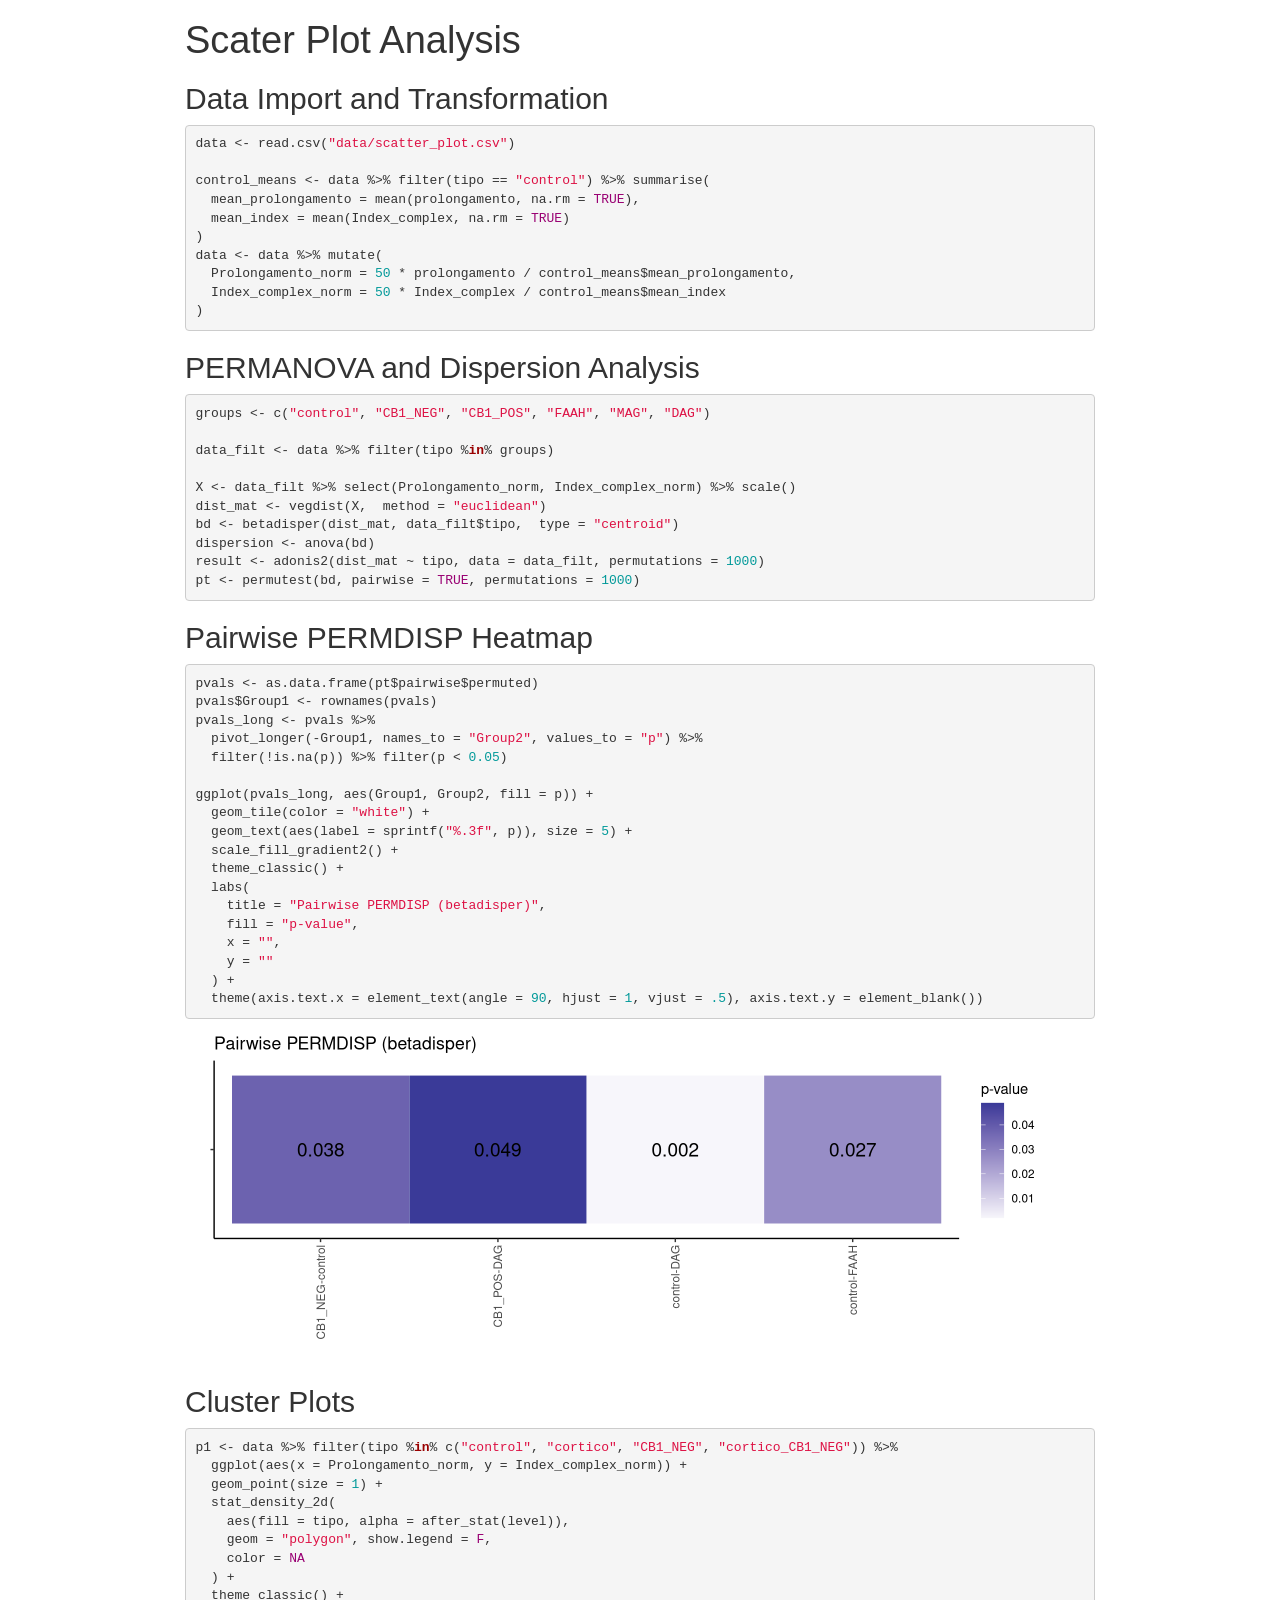
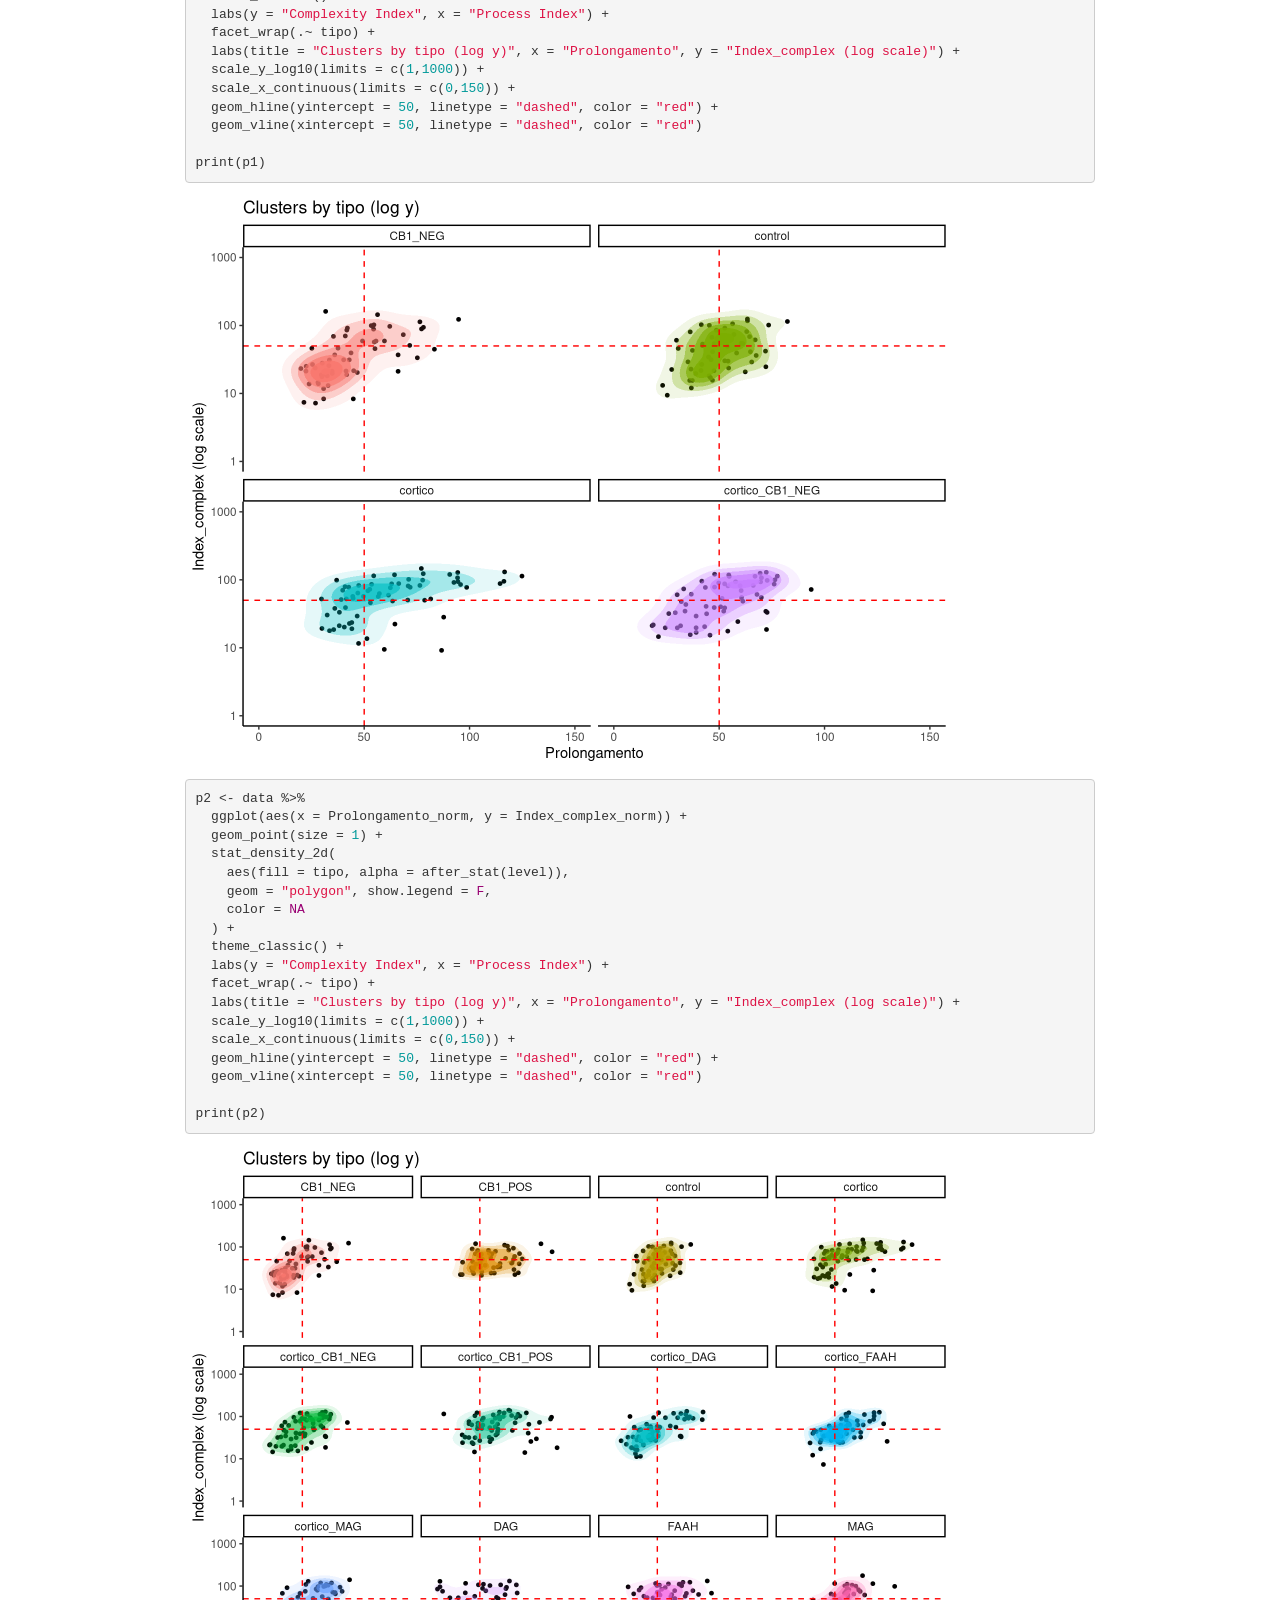
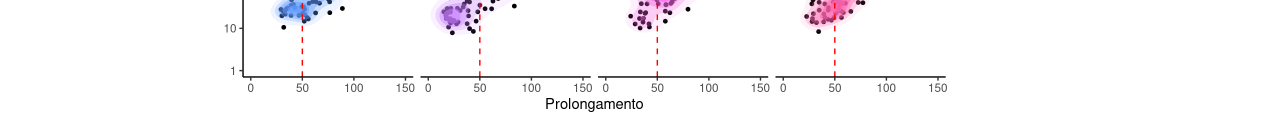
==== scater_plot.html @ 3b900115 "feat: Add last code chunk" ====
<!DOCTYPE html>

<html>

<head>

<meta charset="utf-8" />
<meta name="generator" content="pandoc" />
<meta http-equiv="X-UA-Compatible" content="IE=EDGE" />




<title>Scater Plot Analysis</title>

<script>// Pandoc 2.9 adds attributes on both header and div. We remove the former (to
// be compatible with the behavior of Pandoc < 2.8).
document.addEventListener('DOMContentLoaded', function(e) {
  var hs = document.querySelectorAll("div.section[class*='level'] > :first-child");
  var i, h, a;
  for (i = 0; i < hs.length; i++) {
    h = hs[i];
    if (!/^h[1-6]$/i.test(h.tagName)) continue;  // it should be a header h1-h6
    a = h.attributes;
    while (a.length > 0) h.removeAttribute(a[0].name);
  }
});
</script>
<script>/*! jQuery v3.6.0 | (c) OpenJS Foundation and other contributors | jquery.org/license */
!function(e,t){"use strict";"object"==typeof module&&"object"==typeof module.exports?module.exports=e.document?t(e,!0):function(e){if(!e.document)throw new Error("jQuery requires a window with a document");return t(e)}:t(e)}("undefined"!=typeof window?window:this,function(C,e){"use strict";var t=[],r=Object.getPrototypeOf,s=t.slice,g=t.flat?function(e){return t.flat.call(e)}:function(e){return t.concat.apply([],e)},u=t.push,i=t.indexOf,n={},o=n.toString,v=n.hasOwnProperty,a=v.toString,l=a.call(Object),y={},m=function(e){return"function"==typeof e&&"number"!=typeof e.nodeType&&"function"!=typeof e.item},x=function(e){return null!=e&&e===e.window},E=C.document,c={type:!0,src:!0,nonce:!0,noModule:!0};function b(e,t,n){var r,i,o=(n=n||E).createElement("script");if(o.text=e,t)for(r in c)(i=t[r]||t.getAttribute&&t.getAttribute(r))&&o.setAttribute(r,i);n.head.appendChild(o).parentNode.removeChild(o)}function w(e){return null==e?e+"":"object"==typeof e||"function"==typeof e?n[o.call(e)]||"object":typeof e}var f="3.6.0",S=function(e,t){return new S.fn.init(e,t)};function p(e){var t=!!e&&"length"in e&&e.length,n=w(e);return!m(e)&&!x(e)&&("array"===n||0===t||"number"==typeof t&&0<t&&t-1 in e)}S.fn=S.prototype={jquery:f,constructor:S,length:0,toArray:function(){return s.call(this)},get:function(e){return null==e?s.call(this):e<0?this[e+this.length]:this[e]},pushStack:function(e){var t=S.merge(this.constructor(),e);return t.prevObject=this,t},each:function(e){return S.each(this,e)},map:function(n){return this.pushStack(S.map(this,function(e,t){return n.call(e,t,e)}))},slice:function(){return this.pushStack(s.apply(this,arguments))},first:function(){return this.eq(0)},last:function(){return this.eq(-1)},even:function(){return this.pushStack(S.grep(this,function(e,t){return(t+1)%2}))},odd:function(){return this.pushStack(S.grep(this,function(e,t){return t%2}))},eq:function(e){var t=this.length,n=+e+(e<0?t:0);return this.pushStack(0<=n&&n<t?[this[n]]:[])},end:function(){return this.prevObject||this.constructor()},push:u,sort:t.sort,splice:t.splice},S.extend=S.fn.extend=function(){var e,t,n,r,i,o,a=arguments[0]||{},s=1,u=arguments.length,l=!1;for("boolean"==typeof a&&(l=a,a=arguments[s]||{},s++),"object"==typeof a||m(a)||(a={}),s===u&&(a=this,s--);s<u;s++)if(null!=(e=arguments[s]))for(t in e)r=e[t],"__proto__"!==t&&a!==r&&(l&&r&&(S.isPlainObject(r)||(i=Array.isArray(r)))?(n=a[t],o=i&&!Array.isArray(n)?[]:i||S.isPlainObject(n)?n:{},i=!1,a[t]=S.extend(l,o,r)):void 0!==r&&(a[t]=r));return a},S.extend({expando:"jQuery"+(f+Math.random()).replace(/\D/g,""),isReady:!0,error:function(e){throw new Error(e)},noop:function(){},isPlainObject:function(e){var t,n;return!(!e||"[object Object]"!==o.call(e))&&(!(t=r(e))||"function"==typeof(n=v.call(t,"constructor")&&t.constructor)&&a.call(n)===l)},isEmptyObject:function(e){var t;for(t in e)return!1;return!0},globalEval:function(e,t,n){b(e,{nonce:t&&t.nonce},n)},each:function(e,t){var n,r=0;if(p(e)){for(n=e.length;r<n;r++)if(!1===t.call(e[r],r,e[r]))break}else for(r in e)if(!1===t.call(e[r],r,e[r]))break;return e},makeArray:function(e,t){var n=t||[];return null!=e&&(p(Object(e))?S.merge(n,"string"==typeof e?[e]:e):u.call(n,e)),n},inArray:function(e,t,n){return null==t?-1:i.call(t,e,n)},merge:function(e,t){for(var n=+t.length,r=0,i=e.length;r<n;r++)e[i++]=t[r];return e.length=i,e},grep:function(e,t,n){for(var r=[],i=0,o=e.length,a=!n;i<o;i++)!t(e[i],i)!==a&&r.push(e[i]);return r},map:function(e,t,n){var r,i,o=0,a=[];if(p(e))for(r=e.length;o<r;o++)null!=(i=t(e[o],o,n))&&a.push(i);else for(o in e)null!=(i=t(e[o],o,n))&&a.push(i);return g(a)},guid:1,support:y}),"function"==typeof Symbol&&(S.fn[Symbol.iterator]=t[Symbol.iterator]),S.each("Boolean Number String Function Array Date RegExp Object Error Symbol".split(" "),function(e,t){n["[object "+t+"]"]=t.toLowerCase()});var d=function(n){var e,d,b,o,i,h,f,g,w,u,l,T,C,a,E,v,s,c,y,S="sizzle"+1*new Date,p=n.document,k=0,r=0,m=ue(),x=ue(),A=ue(),N=ue(),j=function(e,t){return e===t&&(l=!0),0},D={}.hasOwnProperty,t=[],q=t.pop,L=t.push,H=t.push,O=t.slice,P=function(e,t){for(var n=0,r=e.length;n<r;n++)if(e[n]===t)return n;return-1},R="checked|selected|async|autofocus|autoplay|controls|defer|disabled|hidden|ismap|loop|multiple|open|readonly|required|scoped",M="[\\x20\\t\\r\\n\\f]",I="(?:\\\\[\\da-fA-F]{1,6}"+M+"?|\\\\[^\\r\\n\\f]|[\\w-]|[^\0-\\x7f])+",W="\\["+M+"*("+I+")(?:"+M+"*([*^$|!~]?=)"+M+"*(?:'((?:\\\\.|[^\\\\'])*)'|\"((?:\\\\.|[^\\\\\"])*)\"|("+I+"))|)"+M+"*\\]",F=":("+I+")(?:\\((('((?:\\\\.|[^\\\\'])*)'|\"((?:\\\\.|[^\\\\\"])*)\")|((?:\\\\.|[^\\\\()[\\]]|"+W+")*)|.*)\\)|)",B=new RegExp(M+"+","g"),$=new RegExp("^"+M+"+|((?:^|[^\\\\])(?:\\\\.)*)"+M+"+$","g"),_=new RegExp("^"+M+"*,"+M+"*"),z=new RegExp("^"+M+"*([>+~]|"+M+")"+M+"*"),U=new RegExp(M+"|>"),X=new RegExp(F),V=new RegExp("^"+I+"$"),G={ID:new RegExp("^#("+I+")"),CLASS:new RegExp("^\\.("+I+")"),TAG:new RegExp("^("+I+"|[*])"),ATTR:new RegExp("^"+W),PSEUDO:new RegExp("^"+F),CHILD:new RegExp("^:(only|first|last|nth|nth-last)-(child|of-type)(?:\\("+M+"*(even|odd|(([+-]|)(\\d*)n|)"+M+"*(?:([+-]|)"+M+"*(\\d+)|))"+M+"*\\)|)","i"),bool:new RegExp("^(?:"+R+")$","i"),needsContext:new RegExp("^"+M+"*[>+~]|:(even|odd|eq|gt|lt|nth|first|last)(?:\\("+M+"*((?:-\\d)?\\d*)"+M+"*\\)|)(?=[^-]|$)","i")},Y=/HTML$/i,Q=/^(?:input|select|textarea|button)$/i,J=/^h\d$/i,K=/^[^{]+\{\s*\[native \w/,Z=/^(?:#([\w-]+)|(\w+)|\.([\w-]+))$/,ee=/[+~]/,te=new RegExp("\\\\[\\da-fA-F]{1,6}"+M+"?|\\\\([^\\r\\n\\f])","g"),ne=function(e,t){var n="0x"+e.slice(1)-65536;return t||(n<0?String.fromCharCode(n+65536):String.fromCharCode(n>>10|55296,1023&n|56320))},re=/([\0-\x1f\x7f]|^-?\d)|^-$|[^\0-\x1f\x7f-\uFFFF\w-]/g,ie=function(e,t){return t?"\0"===e?"\ufffd":e.slice(0,-1)+"\\"+e.charCodeAt(e.length-1).toString(16)+" ":"\\"+e},oe=function(){T()},ae=be(function(e){return!0===e.disabled&&"fieldset"===e.nodeName.toLowerCase()},{dir:"parentNode",next:"legend"});try{H.apply(t=O.call(p.childNodes),p.childNodes),t[p.childNodes.length].nodeType}catch(e){H={apply:t.length?function(e,t){L.apply(e,O.call(t))}:function(e,t){var n=e.length,r=0;while(e[n++]=t[r++]);e.length=n-1}}}function se(t,e,n,r){var i,o,a,s,u,l,c,f=e&&e.ownerDocument,p=e?e.nodeType:9;if(n=n||[],"string"!=typeof t||!t||1!==p&&9!==p&&11!==p)return n;if(!r&&(T(e),e=e||C,E)){if(11!==p&&(u=Z.exec(t)))if(i=u[1]){if(9===p){if(!(a=e.getElementById(i)))return n;if(a.id===i)return n.push(a),n}else if(f&&(a=f.getElementById(i))&&y(e,a)&&a.id===i)return n.push(a),n}else{if(u[2])return H.apply(n,e.getElementsByTagName(t)),n;if((i=u[3])&&d.getElementsByClassName&&e.getElementsByClassName)return H.apply(n,e.getElementsByClassName(i)),n}if(d.qsa&&!N[t+" "]&&(!v||!v.test(t))&&(1!==p||"object"!==e.nodeName.toLowerCase())){if(c=t,f=e,1===p&&(U.test(t)||z.test(t))){(f=ee.test(t)&&ye(e.parentNode)||e)===e&&d.scope||((s=e.getAttribute("id"))?s=s.replace(re,ie):e.setAttribute("id",s=S)),o=(l=h(t)).length;while(o--)l[o]=(s?"#"+s:":scope")+" "+xe(l[o]);c=l.join(",")}try{return H.apply(n,f.querySelectorAll(c)),n}catch(e){N(t,!0)}finally{s===S&&e.removeAttribute("id")}}}return g(t.replace($,"$1"),e,n,r)}function ue(){var r=[];return function e(t,n){return r.push(t+" ")>b.cacheLength&&delete e[r.shift()],e[t+" "]=n}}function le(e){return e[S]=!0,e}function ce(e){var t=C.createElement("fieldset");try{return!!e(t)}catch(e){return!1}finally{t.parentNode&&t.parentNode.removeChild(t),t=null}}function fe(e,t){var n=e.split("|"),r=n.length;while(r--)b.attrHandle[n[r]]=t}function pe(e,t){var n=t&&e,r=n&&1===e.nodeType&&1===t.nodeType&&e.sourceIndex-t.sourceIndex;if(r)return r;if(n)while(n=n.nextSibling)if(n===t)return-1;return e?1:-1}function de(t){return function(e){return"input"===e.nodeName.toLowerCase()&&e.type===t}}function he(n){return function(e){var t=e.nodeName.toLowerCase();return("input"===t||"button"===t)&&e.type===n}}function ge(t){return function(e){return"form"in e?e.parentNode&&!1===e.disabled?"label"in e?"label"in e.parentNode?e.parentNode.disabled===t:e.disabled===t:e.isDisabled===t||e.isDisabled!==!t&&ae(e)===t:e.disabled===t:"label"in e&&e.disabled===t}}function ve(a){return le(function(o){return o=+o,le(function(e,t){var n,r=a([],e.length,o),i=r.length;while(i--)e[n=r[i]]&&(e[n]=!(t[n]=e[n]))})})}function ye(e){return e&&"undefined"!=typeof e.getElementsByTagName&&e}for(e in d=se.support={},i=se.isXML=function(e){var t=e&&e.namespaceURI,n=e&&(e.ownerDocument||e).documentElement;return!Y.test(t||n&&n.nodeName||"HTML")},T=se.setDocument=function(e){var t,n,r=e?e.ownerDocument||e:p;return r!=C&&9===r.nodeType&&r.documentElement&&(a=(C=r).documentElement,E=!i(C),p!=C&&(n=C.defaultView)&&n.top!==n&&(n.addEventListener?n.addEventListener("unload",oe,!1):n.attachEvent&&n.attachEvent("onunload",oe)),d.scope=ce(function(e){return a.appendChild(e).appendChild(C.createElement("div")),"undefined"!=typeof e.querySelectorAll&&!e.querySelectorAll(":scope fieldset div").length}),d.attributes=ce(function(e){return e.className="i",!e.getAttribute("className")}),d.getElementsByTagName=ce(function(e){return e.appendChild(C.createComment("")),!e.getElementsByTagName("*").length}),d.getElementsByClassName=K.test(C.getElementsByClassName),d.getById=ce(function(e){return a.appendChild(e).id=S,!C.getElementsByName||!C.getElementsByName(S).length}),d.getById?(b.filter.ID=function(e){var t=e.replace(te,ne);return function(e){return e.getAttribute("id")===t}},b.find.ID=function(e,t){if("undefined"!=typeof t.getElementById&&E){var n=t.getElementById(e);return n?[n]:[]}}):(b.filter.ID=function(e){var n=e.replace(te,ne);return function(e){var t="undefined"!=typeof e.getAttributeNode&&e.getAttributeNode("id");return t&&t.value===n}},b.find.ID=function(e,t){if("undefined"!=typeof t.getElementById&&E){var n,r,i,o=t.getElementById(e);if(o){if((n=o.getAttributeNode("id"))&&n.value===e)return[o];i=t.getElementsByName(e),r=0;while(o=i[r++])if((n=o.getAttributeNode("id"))&&n.value===e)return[o]}return[]}}),b.find.TAG=d.getElementsByTagName?function(e,t){return"undefined"!=typeof t.getElementsByTagName?t.getElementsByTagName(e):d.qsa?t.querySelectorAll(e):void 0}:function(e,t){var n,r=[],i=0,o=t.getElementsByTagName(e);if("*"===e){while(n=o[i++])1===n.nodeType&&r.push(n);return r}return o},b.find.CLASS=d.getElementsByClassName&&function(e,t){if("undefined"!=typeof t.getElementsByClassName&&E)return t.getElementsByClassName(e)},s=[],v=[],(d.qsa=K.test(C.querySelectorAll))&&(ce(function(e){var t;a.appendChild(e).innerHTML="<a id='"+S+"'></a><select id='"+S+"-\r\\' msallowcapture=''><option selected=''></option></select>",e.querySelectorAll("[msallowcapture^='']").length&&v.push("[*^$]="+M+"*(?:''|\"\")"),e.querySelectorAll("[selected]").length||v.push("\\["+M+"*(?:value|"+R+")"),e.querySelectorAll("[id~="+S+"-]").length||v.push("~="),(t=C.createElement("input")).setAttribute("name",""),e.appendChild(t),e.querySelectorAll("[name='']").length||v.push("\\["+M+"*name"+M+"*="+M+"*(?:''|\"\")"),e.querySelectorAll(":checked").length||v.push(":checked"),e.querySelectorAll("a#"+S+"+*").length||v.push(".#.+[+~]"),e.querySelectorAll("\\\f"),v.push("[\\r\\n\\f]")}),ce(function(e){e.innerHTML="<a href='' disabled='disabled'></a><select disabled='disabled'><option/></select>";var t=C.createElement("input");t.setAttribute("type","hidden"),e.appendChild(t).setAttribute("name","D"),e.querySelectorAll("[name=d]").length&&v.push("name"+M+"*[*^$|!~]?="),2!==e.querySelectorAll(":enabled").length&&v.push(":enabled",":disabled"),a.appendChild(e).disabled=!0,2!==e.querySelectorAll(":disabled").length&&v.push(":enabled",":disabled"),e.querySelectorAll("*,:x"),v.push(",.*:")})),(d.matchesSelector=K.test(c=a.matches||a.webkitMatchesSelector||a.mozMatchesSelector||a.oMatchesSelector||a.msMatchesSelector))&&ce(function(e){d.disconnectedMatch=c.call(e,"*"),c.call(e,"[s!='']:x"),s.push("!=",F)}),v=v.length&&new RegExp(v.join("|")),s=s.length&&new RegExp(s.join("|")),t=K.test(a.compareDocumentPosition),y=t||K.test(a.contains)?function(e,t){var n=9===e.nodeType?e.documentElement:e,r=t&&t.parentNode;return e===r||!(!r||1!==r.nodeType||!(n.contains?n.contains(r):e.compareDocumentPosition&&16&e.compareDocumentPosition(r)))}:function(e,t){if(t)while(t=t.parentNode)if(t===e)return!0;return!1},j=t?function(e,t){if(e===t)return l=!0,0;var n=!e.compareDocumentPosition-!t.compareDocumentPosition;return n||(1&(n=(e.ownerDocument||e)==(t.ownerDocument||t)?e.compareDocumentPosition(t):1)||!d.sortDetached&&t.compareDocumentPosition(e)===n?e==C||e.ownerDocument==p&&y(p,e)?-1:t==C||t.ownerDocument==p&&y(p,t)?1:u?P(u,e)-P(u,t):0:4&n?-1:1)}:function(e,t){if(e===t)return l=!0,0;var n,r=0,i=e.parentNode,o=t.parentNode,a=[e],s=[t];if(!i||!o)return e==C?-1:t==C?1:i?-1:o?1:u?P(u,e)-P(u,t):0;if(i===o)return pe(e,t);n=e;while(n=n.parentNode)a.unshift(n);n=t;while(n=n.parentNode)s.unshift(n);while(a[r]===s[r])r++;return r?pe(a[r],s[r]):a[r]==p?-1:s[r]==p?1:0}),C},se.matches=function(e,t){return se(e,null,null,t)},se.matchesSelector=function(e,t){if(T(e),d.matchesSelector&&E&&!N[t+" "]&&(!s||!s.test(t))&&(!v||!v.test(t)))try{var n=c.call(e,t);if(n||d.disconnectedMatch||e.document&&11!==e.document.nodeType)return n}catch(e){N(t,!0)}return 0<se(t,C,null,[e]).length},se.contains=function(e,t){return(e.ownerDocument||e)!=C&&T(e),y(e,t)},se.attr=function(e,t){(e.ownerDocument||e)!=C&&T(e);var n=b.attrHandle[t.toLowerCase()],r=n&&D.call(b.attrHandle,t.toLowerCase())?n(e,t,!E):void 0;return void 0!==r?r:d.attributes||!E?e.getAttribute(t):(r=e.getAttributeNode(t))&&r.specified?r.value:null},se.escape=function(e){return(e+"").replace(re,ie)},se.error=function(e){throw new Error("Syntax error, unrecognized expression: "+e)},se.uniqueSort=function(e){var t,n=[],r=0,i=0;if(l=!d.detectDuplicates,u=!d.sortStable&&e.slice(0),e.sort(j),l){while(t=e[i++])t===e[i]&&(r=n.push(i));while(r--)e.splice(n[r],1)}return u=null,e},o=se.getText=function(e){var t,n="",r=0,i=e.nodeType;if(i){if(1===i||9===i||11===i){if("string"==typeof e.textContent)return e.textContent;for(e=e.firstChild;e;e=e.nextSibling)n+=o(e)}else if(3===i||4===i)return e.nodeValue}else while(t=e[r++])n+=o(t);return n},(b=se.selectors={cacheLength:50,createPseudo:le,match:G,attrHandle:{},find:{},relative:{">":{dir:"parentNode",first:!0}," ":{dir:"parentNode"},"+":{dir:"previousSibling",first:!0},"~":{dir:"previousSibling"}},preFilter:{ATTR:function(e){return e[1]=e[1].replace(te,ne),e[3]=(e[3]||e[4]||e[5]||"").replace(te,ne),"~="===e[2]&&(e[3]=" "+e[3]+" "),e.slice(0,4)},CHILD:function(e){return e[1]=e[1].toLowerCase(),"nth"===e[1].slice(0,3)?(e[3]||se.error(e[0]),e[4]=+(e[4]?e[5]+(e[6]||1):2*("even"===e[3]||"odd"===e[3])),e[5]=+(e[7]+e[8]||"odd"===e[3])):e[3]&&se.error(e[0]),e},PSEUDO:function(e){var t,n=!e[6]&&e[2];return G.CHILD.test(e[0])?null:(e[3]?e[2]=e[4]||e[5]||"":n&&X.test(n)&&(t=h(n,!0))&&(t=n.indexOf(")",n.length-t)-n.length)&&(e[0]=e[0].slice(0,t),e[2]=n.slice(0,t)),e.slice(0,3))}},filter:{TAG:function(e){var t=e.replace(te,ne).toLowerCase();return"*"===e?function(){return!0}:function(e){return e.nodeName&&e.nodeName.toLowerCase()===t}},CLASS:function(e){var t=m[e+" "];return t||(t=new RegExp("(^|"+M+")"+e+"("+M+"|$)"))&&m(e,function(e){return t.test("string"==typeof e.className&&e.className||"undefined"!=typeof e.getAttribute&&e.getAttribute("class")||"")})},ATTR:function(n,r,i){return function(e){var t=se.attr(e,n);return null==t?"!="===r:!r||(t+="","="===r?t===i:"!="===r?t!==i:"^="===r?i&&0===t.indexOf(i):"*="===r?i&&-1<t.indexOf(i):"$="===r?i&&t.slice(-i.length)===i:"~="===r?-1<(" "+t.replace(B," ")+" ").indexOf(i):"|="===r&&(t===i||t.slice(0,i.length+1)===i+"-"))}},CHILD:function(h,e,t,g,v){var y="nth"!==h.slice(0,3),m="last"!==h.slice(-4),x="of-type"===e;return 1===g&&0===v?function(e){return!!e.parentNode}:function(e,t,n){var r,i,o,a,s,u,l=y!==m?"nextSibling":"previousSibling",c=e.parentNode,f=x&&e.nodeName.toLowerCase(),p=!n&&!x,d=!1;if(c){if(y){while(l){a=e;while(a=a[l])if(x?a.nodeName.toLowerCase()===f:1===a.nodeType)return!1;u=l="only"===h&&!u&&"nextSibling"}return!0}if(u=[m?c.firstChild:c.lastChild],m&&p){d=(s=(r=(i=(o=(a=c)[S]||(a[S]={}))[a.uniqueID]||(o[a.uniqueID]={}))[h]||[])[0]===k&&r[1])&&r[2],a=s&&c.childNodes[s];while(a=++s&&a&&a[l]||(d=s=0)||u.pop())if(1===a.nodeType&&++d&&a===e){i[h]=[k,s,d];break}}else if(p&&(d=s=(r=(i=(o=(a=e)[S]||(a[S]={}))[a.uniqueID]||(o[a.uniqueID]={}))[h]||[])[0]===k&&r[1]),!1===d)while(a=++s&&a&&a[l]||(d=s=0)||u.pop())if((x?a.nodeName.toLowerCase()===f:1===a.nodeType)&&++d&&(p&&((i=(o=a[S]||(a[S]={}))[a.uniqueID]||(o[a.uniqueID]={}))[h]=[k,d]),a===e))break;return(d-=v)===g||d%g==0&&0<=d/g}}},PSEUDO:function(e,o){var t,a=b.pseudos[e]||b.setFilters[e.toLowerCase()]||se.error("unsupported pseudo: "+e);return a[S]?a(o):1<a.length?(t=[e,e,"",o],b.setFilters.hasOwnProperty(e.toLowerCase())?le(function(e,t){var n,r=a(e,o),i=r.length;while(i--)e[n=P(e,r[i])]=!(t[n]=r[i])}):function(e){return a(e,0,t)}):a}},pseudos:{not:le(function(e){var r=[],i=[],s=f(e.replace($,"$1"));return s[S]?le(function(e,t,n,r){var i,o=s(e,null,r,[]),a=e.length;while(a--)(i=o[a])&&(e[a]=!(t[a]=i))}):function(e,t,n){return r[0]=e,s(r,null,n,i),r[0]=null,!i.pop()}}),has:le(function(t){return function(e){return 0<se(t,e).length}}),contains:le(function(t){return t=t.replace(te,ne),function(e){return-1<(e.textContent||o(e)).indexOf(t)}}),lang:le(function(n){return V.test(n||"")||se.error("unsupported lang: "+n),n=n.replace(te,ne).toLowerCase(),function(e){var t;do{if(t=E?e.lang:e.getAttribute("xml:lang")||e.getAttribute("lang"))return(t=t.toLowerCase())===n||0===t.indexOf(n+"-")}while((e=e.parentNode)&&1===e.nodeType);return!1}}),target:function(e){var t=n.location&&n.location.hash;return t&&t.slice(1)===e.id},root:function(e){return e===a},focus:function(e){return e===C.activeElement&&(!C.hasFocus||C.hasFocus())&&!!(e.type||e.href||~e.tabIndex)},enabled:ge(!1),disabled:ge(!0),checked:function(e){var t=e.nodeName.toLowerCase();return"input"===t&&!!e.checked||"option"===t&&!!e.selected},selected:function(e){return e.parentNode&&e.parentNode.selectedIndex,!0===e.selected},empty:function(e){for(e=e.firstChild;e;e=e.nextSibling)if(e.nodeType<6)return!1;return!0},parent:function(e){return!b.pseudos.empty(e)},header:function(e){return J.test(e.nodeName)},input:function(e){return Q.test(e.nodeName)},button:function(e){var t=e.nodeName.toLowerCase();return"input"===t&&"button"===e.type||"button"===t},text:function(e){var t;return"input"===e.nodeName.toLowerCase()&&"text"===e.type&&(null==(t=e.getAttribute("type"))||"text"===t.toLowerCase())},first:ve(function(){return[0]}),last:ve(function(e,t){return[t-1]}),eq:ve(function(e,t,n){return[n<0?n+t:n]}),even:ve(function(e,t){for(var n=0;n<t;n+=2)e.push(n);return e}),odd:ve(function(e,t){for(var n=1;n<t;n+=2)e.push(n);return e}),lt:ve(function(e,t,n){for(var r=n<0?n+t:t<n?t:n;0<=--r;)e.push(r);return e}),gt:ve(function(e,t,n){for(var r=n<0?n+t:n;++r<t;)e.push(r);return e})}}).pseudos.nth=b.pseudos.eq,{radio:!0,checkbox:!0,file:!0,password:!0,image:!0})b.pseudos[e]=de(e);for(e in{submit:!0,reset:!0})b.pseudos[e]=he(e);function me(){}function xe(e){for(var t=0,n=e.length,r="";t<n;t++)r+=e[t].value;return r}function be(s,e,t){var u=e.dir,l=e.next,c=l||u,f=t&&"parentNode"===c,p=r++;return e.first?function(e,t,n){while(e=e[u])if(1===e.nodeType||f)return s(e,t,n);return!1}:function(e,t,n){var r,i,o,a=[k,p];if(n){while(e=e[u])if((1===e.nodeType||f)&&s(e,t,n))return!0}else while(e=e[u])if(1===e.nodeType||f)if(i=(o=e[S]||(e[S]={}))[e.uniqueID]||(o[e.uniqueID]={}),l&&l===e.nodeName.toLowerCase())e=e[u]||e;else{if((r=i[c])&&r[0]===k&&r[1]===p)return a[2]=r[2];if((i[c]=a)[2]=s(e,t,n))return!0}return!1}}function we(i){return 1<i.length?function(e,t,n){var r=i.length;while(r--)if(!i[r](e,t,n))return!1;return!0}:i[0]}function Te(e,t,n,r,i){for(var o,a=[],s=0,u=e.length,l=null!=t;s<u;s++)(o=e[s])&&(n&&!n(o,r,i)||(a.push(o),l&&t.push(s)));return a}function Ce(d,h,g,v,y,e){return v&&!v[S]&&(v=Ce(v)),y&&!y[S]&&(y=Ce(y,e)),le(function(e,t,n,r){var i,o,a,s=[],u=[],l=t.length,c=e||function(e,t,n){for(var r=0,i=t.length;r<i;r++)se(e,t[r],n);return n}(h||"*",n.nodeType?[n]:n,[]),f=!d||!e&&h?c:Te(c,s,d,n,r),p=g?y||(e?d:l||v)?[]:t:f;if(g&&g(f,p,n,r),v){i=Te(p,u),v(i,[],n,r),o=i.length;while(o--)(a=i[o])&&(p[u[o]]=!(f[u[o]]=a))}if(e){if(y||d){if(y){i=[],o=p.length;while(o--)(a=p[o])&&i.push(f[o]=a);y(null,p=[],i,r)}o=p.length;while(o--)(a=p[o])&&-1<(i=y?P(e,a):s[o])&&(e[i]=!(t[i]=a))}}else p=Te(p===t?p.splice(l,p.length):p),y?y(null,t,p,r):H.apply(t,p)})}function Ee(e){for(var i,t,n,r=e.length,o=b.relative[e[0].type],a=o||b.relative[" "],s=o?1:0,u=be(function(e){return e===i},a,!0),l=be(function(e){return-1<P(i,e)},a,!0),c=[function(e,t,n){var r=!o&&(n||t!==w)||((i=t).nodeType?u(e,t,n):l(e,t,n));return i=null,r}];s<r;s++)if(t=b.relative[e[s].type])c=[be(we(c),t)];else{if((t=b.filter[e[s].type].apply(null,e[s].matches))[S]){for(n=++s;n<r;n++)if(b.relative[e[n].type])break;return Ce(1<s&&we(c),1<s&&xe(e.slice(0,s-1).concat({value:" "===e[s-2].type?"*":""})).replace($,"$1"),t,s<n&&Ee(e.slice(s,n)),n<r&&Ee(e=e.slice(n)),n<r&&xe(e))}c.push(t)}return we(c)}return me.prototype=b.filters=b.pseudos,b.setFilters=new me,h=se.tokenize=function(e,t){var n,r,i,o,a,s,u,l=x[e+" "];if(l)return t?0:l.slice(0);a=e,s=[],u=b.preFilter;while(a){for(o in n&&!(r=_.exec(a))||(r&&(a=a.slice(r[0].length)||a),s.push(i=[])),n=!1,(r=z.exec(a))&&(n=r.shift(),i.push({value:n,type:r[0].replace($," ")}),a=a.slice(n.length)),b.filter)!(r=G[o].exec(a))||u[o]&&!(r=u[o](r))||(n=r.shift(),i.push({value:n,type:o,matches:r}),a=a.slice(n.length));if(!n)break}return t?a.length:a?se.error(e):x(e,s).slice(0)},f=se.compile=function(e,t){var n,v,y,m,x,r,i=[],o=[],a=A[e+" "];if(!a){t||(t=h(e)),n=t.length;while(n--)(a=Ee(t[n]))[S]?i.push(a):o.push(a);(a=A(e,(v=o,m=0<(y=i).length,x=0<v.length,r=function(e,t,n,r,i){var o,a,s,u=0,l="0",c=e&&[],f=[],p=w,d=e||x&&b.find.TAG("*",i),h=k+=null==p?1:Math.random()||.1,g=d.length;for(i&&(w=t==C||t||i);l!==g&&null!=(o=d[l]);l++){if(x&&o){a=0,t||o.ownerDocument==C||(T(o),n=!E);while(s=v[a++])if(s(o,t||C,n)){r.push(o);break}i&&(k=h)}m&&((o=!s&&o)&&u--,e&&c.push(o))}if(u+=l,m&&l!==u){a=0;while(s=y[a++])s(c,f,t,n);if(e){if(0<u)while(l--)c[l]||f[l]||(f[l]=q.call(r));f=Te(f)}H.apply(r,f),i&&!e&&0<f.length&&1<u+y.length&&se.uniqueSort(r)}return i&&(k=h,w=p),c},m?le(r):r))).selector=e}return a},g=se.select=function(e,t,n,r){var i,o,a,s,u,l="function"==typeof e&&e,c=!r&&h(e=l.selector||e);if(n=n||[],1===c.length){if(2<(o=c[0]=c[0].slice(0)).length&&"ID"===(a=o[0]).type&&9===t.nodeType&&E&&b.relative[o[1].type]){if(!(t=(b.find.ID(a.matches[0].replace(te,ne),t)||[])[0]))return n;l&&(t=t.parentNode),e=e.slice(o.shift().value.length)}i=G.needsContext.test(e)?0:o.length;while(i--){if(a=o[i],b.relative[s=a.type])break;if((u=b.find[s])&&(r=u(a.matches[0].replace(te,ne),ee.test(o[0].type)&&ye(t.parentNode)||t))){if(o.splice(i,1),!(e=r.length&&xe(o)))return H.apply(n,r),n;break}}}return(l||f(e,c))(r,t,!E,n,!t||ee.test(e)&&ye(t.parentNode)||t),n},d.sortStable=S.split("").sort(j).join("")===S,d.detectDuplicates=!!l,T(),d.sortDetached=ce(function(e){return 1&e.compareDocumentPosition(C.createElement("fieldset"))}),ce(function(e){return e.innerHTML="<a href='#'></a>","#"===e.firstChild.getAttribute("href")})||fe("type|href|height|width",function(e,t,n){if(!n)return e.getAttribute(t,"type"===t.toLowerCase()?1:2)}),d.attributes&&ce(function(e){return e.innerHTML="<input/>",e.firstChild.setAttribute("value",""),""===e.firstChild.getAttribute("value")})||fe("value",function(e,t,n){if(!n&&"input"===e.nodeName.toLowerCase())return e.defaultValue}),ce(function(e){return null==e.getAttribute("disabled")})||fe(R,function(e,t,n){var r;if(!n)return!0===e[t]?t.toLowerCase():(r=e.getAttributeNode(t))&&r.specified?r.value:null}),se}(C);S.find=d,S.expr=d.selectors,S.expr[":"]=S.expr.pseudos,S.uniqueSort=S.unique=d.uniqueSort,S.text=d.getText,S.isXMLDoc=d.isXML,S.contains=d.contains,S.escapeSelector=d.escape;var h=function(e,t,n){var r=[],i=void 0!==n;while((e=e[t])&&9!==e.nodeType)if(1===e.nodeType){if(i&&S(e).is(n))break;r.push(e)}return r},T=function(e,t){for(var n=[];e;e=e.nextSibling)1===e.nodeType&&e!==t&&n.push(e);return n},k=S.expr.match.needsContext;function A(e,t){return e.nodeName&&e.nodeName.toLowerCase()===t.toLowerCase()}var N=/^<([a-z][^\/\0>:\x20\t\r\n\f]*)[\x20\t\r\n\f]*\/?>(?:<\/\1>|)$/i;function j(e,n,r){return m(n)?S.grep(e,function(e,t){return!!n.call(e,t,e)!==r}):n.nodeType?S.grep(e,function(e){return e===n!==r}):"string"!=typeof n?S.grep(e,function(e){return-1<i.call(n,e)!==r}):S.filter(n,e,r)}S.filter=function(e,t,n){var r=t[0];return n&&(e=":not("+e+")"),1===t.length&&1===r.nodeType?S.find.matchesSelector(r,e)?[r]:[]:S.find.matches(e,S.grep(t,function(e){return 1===e.nodeType}))},S.fn.extend({find:function(e){var t,n,r=this.length,i=this;if("string"!=typeof e)return this.pushStack(S(e).filter(function(){for(t=0;t<r;t++)if(S.contains(i[t],this))return!0}));for(n=this.pushStack([]),t=0;t<r;t++)S.find(e,i[t],n);return 1<r?S.uniqueSort(n):n},filter:function(e){return this.pushStack(j(this,e||[],!1))},not:function(e){return this.pushStack(j(this,e||[],!0))},is:function(e){return!!j(this,"string"==typeof e&&k.test(e)?S(e):e||[],!1).length}});var D,q=/^(?:\s*(<[\w\W]+>)[^>]*|#([\w-]+))$/;(S.fn.init=function(e,t,n){var r,i;if(!e)return this;if(n=n||D,"string"==typeof e){if(!(r="<"===e[0]&&">"===e[e.length-1]&&3<=e.length?[null,e,null]:q.exec(e))||!r[1]&&t)return!t||t.jquery?(t||n).find(e):this.constructor(t).find(e);if(r[1]){if(t=t instanceof S?t[0]:t,S.merge(this,S.parseHTML(r[1],t&&t.nodeType?t.ownerDocument||t:E,!0)),N.test(r[1])&&S.isPlainObject(t))for(r in t)m(this[r])?this[r](t[r]):this.attr(r,t[r]);return this}return(i=E.getElementById(r[2]))&&(this[0]=i,this.length=1),this}return e.nodeType?(this[0]=e,this.length=1,this):m(e)?void 0!==n.ready?n.ready(e):e(S):S.makeArray(e,this)}).prototype=S.fn,D=S(E);var L=/^(?:parents|prev(?:Until|All))/,H={children:!0,contents:!0,next:!0,prev:!0};function O(e,t){while((e=e[t])&&1!==e.nodeType);return e}S.fn.extend({has:function(e){var t=S(e,this),n=t.length;return this.filter(function(){for(var e=0;e<n;e++)if(S.contains(this,t[e]))return!0})},closest:function(e,t){var n,r=0,i=this.length,o=[],a="string"!=typeof e&&S(e);if(!k.test(e))for(;r<i;r++)for(n=this[r];n&&n!==t;n=n.parentNode)if(n.nodeType<11&&(a?-1<a.index(n):1===n.nodeType&&S.find.matchesSelector(n,e))){o.push(n);break}return this.pushStack(1<o.length?S.uniqueSort(o):o)},index:function(e){return e?"string"==typeof e?i.call(S(e),this[0]):i.call(this,e.jquery?e[0]:e):this[0]&&this[0].parentNode?this.first().prevAll().length:-1},add:function(e,t){return this.pushStack(S.uniqueSort(S.merge(this.get(),S(e,t))))},addBack:function(e){return this.add(null==e?this.prevObject:this.prevObject.filter(e))}}),S.each({parent:function(e){var t=e.parentNode;return t&&11!==t.nodeType?t:null},parents:function(e){return h(e,"parentNode")},parentsUntil:function(e,t,n){return h(e,"parentNode",n)},next:function(e){return O(e,"nextSibling")},prev:function(e){return O(e,"previousSibling")},nextAll:function(e){return h(e,"nextSibling")},prevAll:function(e){return h(e,"previousSibling")},nextUntil:function(e,t,n){return h(e,"nextSibling",n)},prevUntil:function(e,t,n){return h(e,"previousSibling",n)},siblings:function(e){return T((e.parentNode||{}).firstChild,e)},children:function(e){return T(e.firstChild)},contents:function(e){return null!=e.contentDocument&&r(e.contentDocument)?e.contentDocument:(A(e,"template")&&(e=e.content||e),S.merge([],e.childNodes))}},function(r,i){S.fn[r]=function(e,t){var n=S.map(this,i,e);return"Until"!==r.slice(-5)&&(t=e),t&&"string"==typeof t&&(n=S.filter(t,n)),1<this.length&&(H[r]||S.uniqueSort(n),L.test(r)&&n.reverse()),this.pushStack(n)}});var P=/[^\x20\t\r\n\f]+/g;function R(e){return e}function M(e){throw e}function I(e,t,n,r){var i;try{e&&m(i=e.promise)?i.call(e).done(t).fail(n):e&&m(i=e.then)?i.call(e,t,n):t.apply(void 0,[e].slice(r))}catch(e){n.apply(void 0,[e])}}S.Callbacks=function(r){var e,n;r="string"==typeof r?(e=r,n={},S.each(e.match(P)||[],function(e,t){n[t]=!0}),n):S.extend({},r);var i,t,o,a,s=[],u=[],l=-1,c=function(){for(a=a||r.once,o=i=!0;u.length;l=-1){t=u.shift();while(++l<s.length)!1===s[l].apply(t[0],t[1])&&r.stopOnFalse&&(l=s.length,t=!1)}r.memory||(t=!1),i=!1,a&&(s=t?[]:"")},f={add:function(){return s&&(t&&!i&&(l=s.length-1,u.push(t)),function n(e){S.each(e,function(e,t){m(t)?r.unique&&f.has(t)||s.push(t):t&&t.length&&"string"!==w(t)&&n(t)})}(arguments),t&&!i&&c()),this},remove:function(){return S.each(arguments,function(e,t){var n;while(-1<(n=S.inArray(t,s,n)))s.splice(n,1),n<=l&&l--}),this},has:function(e){return e?-1<S.inArray(e,s):0<s.length},empty:function(){return s&&(s=[]),this},disable:function(){return a=u=[],s=t="",this},disabled:function(){return!s},lock:function(){return a=u=[],t||i||(s=t=""),this},locked:function(){return!!a},fireWith:function(e,t){return a||(t=[e,(t=t||[]).slice?t.slice():t],u.push(t),i||c()),this},fire:function(){return f.fireWith(this,arguments),this},fired:function(){return!!o}};return f},S.extend({Deferred:function(e){var o=[["notify","progress",S.Callbacks("memory"),S.Callbacks("memory"),2],["resolve","done",S.Callbacks("once memory"),S.Callbacks("once memory"),0,"resolved"],["reject","fail",S.Callbacks("once memory"),S.Callbacks("once memory"),1,"rejected"]],i="pending",a={state:function(){return i},always:function(){return s.done(arguments).fail(arguments),this},"catch":function(e){return a.then(null,e)},pipe:function(){var i=arguments;return S.Deferred(function(r){S.each(o,function(e,t){var n=m(i[t[4]])&&i[t[4]];s[t[1]](function(){var e=n&&n.apply(this,arguments);e&&m(e.promise)?e.promise().progress(r.notify).done(r.resolve).fail(r.reject):r[t[0]+"With"](this,n?[e]:arguments)})}),i=null}).promise()},then:function(t,n,r){var u=0;function l(i,o,a,s){return function(){var n=this,r=arguments,e=function(){var e,t;if(!(i<u)){if((e=a.apply(n,r))===o.promise())throw new TypeError("Thenable self-resolution");t=e&&("object"==typeof e||"function"==typeof e)&&e.then,m(t)?s?t.call(e,l(u,o,R,s),l(u,o,M,s)):(u++,t.call(e,l(u,o,R,s),l(u,o,M,s),l(u,o,R,o.notifyWith))):(a!==R&&(n=void 0,r=[e]),(s||o.resolveWith)(n,r))}},t=s?e:function(){try{e()}catch(e){S.Deferred.exceptionHook&&S.Deferred.exceptionHook(e,t.stackTrace),u<=i+1&&(a!==M&&(n=void 0,r=[e]),o.rejectWith(n,r))}};i?t():(S.Deferred.getStackHook&&(t.stackTrace=S.Deferred.getStackHook()),C.setTimeout(t))}}return S.Deferred(function(e){o[0][3].add(l(0,e,m(r)?r:R,e.notifyWith)),o[1][3].add(l(0,e,m(t)?t:R)),o[2][3].add(l(0,e,m(n)?n:M))}).promise()},promise:function(e){return null!=e?S.extend(e,a):a}},s={};return S.each(o,function(e,t){var n=t[2],r=t[5];a[t[1]]=n.add,r&&n.add(function(){i=r},o[3-e][2].disable,o[3-e][3].disable,o[0][2].lock,o[0][3].lock),n.add(t[3].fire),s[t[0]]=function(){return s[t[0]+"With"](this===s?void 0:this,arguments),this},s[t[0]+"With"]=n.fireWith}),a.promise(s),e&&e.call(s,s),s},when:function(e){var n=arguments.length,t=n,r=Array(t),i=s.call(arguments),o=S.Deferred(),a=function(t){return function(e){r[t]=this,i[t]=1<arguments.length?s.call(arguments):e,--n||o.resolveWith(r,i)}};if(n<=1&&(I(e,o.done(a(t)).resolve,o.reject,!n),"pending"===o.state()||m(i[t]&&i[t].then)))return o.then();while(t--)I(i[t],a(t),o.reject);return o.promise()}});var W=/^(Eval|Internal|Range|Reference|Syntax|Type|URI)Error$/;S.Deferred.exceptionHook=function(e,t){C.console&&C.console.warn&&e&&W.test(e.name)&&C.console.warn("jQuery.Deferred exception: "+e.message,e.stack,t)},S.readyException=function(e){C.setTimeout(function(){throw e})};var F=S.Deferred();function B(){E.removeEventListener("DOMContentLoaded",B),C.removeEventListener("load",B),S.ready()}S.fn.ready=function(e){return F.then(e)["catch"](function(e){S.readyException(e)}),this},S.extend({isReady:!1,readyWait:1,ready:function(e){(!0===e?--S.readyWait:S.isReady)||(S.isReady=!0)!==e&&0<--S.readyWait||F.resolveWith(E,[S])}}),S.ready.then=F.then,"complete"===E.readyState||"loading"!==E.readyState&&!E.documentElement.doScroll?C.setTimeout(S.ready):(E.addEventListener("DOMContentLoaded",B),C.addEventListener("load",B));var $=function(e,t,n,r,i,o,a){var s=0,u=e.length,l=null==n;if("object"===w(n))for(s in i=!0,n)$(e,t,s,n[s],!0,o,a);else if(void 0!==r&&(i=!0,m(r)||(a=!0),l&&(a?(t.call(e,r),t=null):(l=t,t=function(e,t,n){return l.call(S(e),n)})),t))for(;s<u;s++)t(e[s],n,a?r:r.call(e[s],s,t(e[s],n)));return i?e:l?t.call(e):u?t(e[0],n):o},_=/^-ms-/,z=/-([a-z])/g;function U(e,t){return t.toUpperCase()}function X(e){return e.replace(_,"ms-").replace(z,U)}var V=function(e){return 1===e.nodeType||9===e.nodeType||!+e.nodeType};function G(){this.expando=S.expando+G.uid++}G.uid=1,G.prototype={cache:function(e){var t=e[this.expando];return t||(t={},V(e)&&(e.nodeType?e[this.expando]=t:Object.defineProperty(e,this.expando,{value:t,configurable:!0}))),t},set:function(e,t,n){var r,i=this.cache(e);if("string"==typeof t)i[X(t)]=n;else for(r in t)i[X(r)]=t[r];return i},get:function(e,t){return void 0===t?this.cache(e):e[this.expando]&&e[this.expando][X(t)]},access:function(e,t,n){return void 0===t||t&&"string"==typeof t&&void 0===n?this.get(e,t):(this.set(e,t,n),void 0!==n?n:t)},remove:function(e,t){var n,r=e[this.expando];if(void 0!==r){if(void 0!==t){n=(t=Array.isArray(t)?t.map(X):(t=X(t))in r?[t]:t.match(P)||[]).length;while(n--)delete r[t[n]]}(void 0===t||S.isEmptyObject(r))&&(e.nodeType?e[this.expando]=void 0:delete e[this.expando])}},hasData:function(e){var t=e[this.expando];return void 0!==t&&!S.isEmptyObject(t)}};var Y=new G,Q=new G,J=/^(?:\{[\w\W]*\}|\[[\w\W]*\])$/,K=/[A-Z]/g;function Z(e,t,n){var r,i;if(void 0===n&&1===e.nodeType)if(r="data-"+t.replace(K,"-$&").toLowerCase(),"string"==typeof(n=e.getAttribute(r))){try{n="true"===(i=n)||"false"!==i&&("null"===i?null:i===+i+""?+i:J.test(i)?JSON.parse(i):i)}catch(e){}Q.set(e,t,n)}else n=void 0;return n}S.extend({hasData:function(e){return Q.hasData(e)||Y.hasData(e)},data:function(e,t,n){return Q.access(e,t,n)},removeData:function(e,t){Q.remove(e,t)},_data:function(e,t,n){return Y.access(e,t,n)},_removeData:function(e,t){Y.remove(e,t)}}),S.fn.extend({data:function(n,e){var t,r,i,o=this[0],a=o&&o.attributes;if(void 0===n){if(this.length&&(i=Q.get(o),1===o.nodeType&&!Y.get(o,"hasDataAttrs"))){t=a.length;while(t--)a[t]&&0===(r=a[t].name).indexOf("data-")&&(r=X(r.slice(5)),Z(o,r,i[r]));Y.set(o,"hasDataAttrs",!0)}return i}return"object"==typeof n?this.each(function(){Q.set(this,n)}):$(this,function(e){var t;if(o&&void 0===e)return void 0!==(t=Q.get(o,n))?t:void 0!==(t=Z(o,n))?t:void 0;this.each(function(){Q.set(this,n,e)})},null,e,1<arguments.length,null,!0)},removeData:function(e){return this.each(function(){Q.remove(this,e)})}}),S.extend({queue:function(e,t,n){var r;if(e)return t=(t||"fx")+"queue",r=Y.get(e,t),n&&(!r||Array.isArray(n)?r=Y.access(e,t,S.makeArray(n)):r.push(n)),r||[]},dequeue:function(e,t){t=t||"fx";var n=S.queue(e,t),r=n.length,i=n.shift(),o=S._queueHooks(e,t);"inprogress"===i&&(i=n.shift(),r--),i&&("fx"===t&&n.unshift("inprogress"),delete o.stop,i.call(e,function(){S.dequeue(e,t)},o)),!r&&o&&o.empty.fire()},_queueHooks:function(e,t){var n=t+"queueHooks";return Y.get(e,n)||Y.access(e,n,{empty:S.Callbacks("once memory").add(function(){Y.remove(e,[t+"queue",n])})})}}),S.fn.extend({queue:function(t,n){var e=2;return"string"!=typeof t&&(n=t,t="fx",e--),arguments.length<e?S.queue(this[0],t):void 0===n?this:this.each(function(){var e=S.queue(this,t,n);S._queueHooks(this,t),"fx"===t&&"inprogress"!==e[0]&&S.dequeue(this,t)})},dequeue:function(e){return this.each(function(){S.dequeue(this,e)})},clearQueue:function(e){return this.queue(e||"fx",[])},promise:function(e,t){var n,r=1,i=S.Deferred(),o=this,a=this.length,s=function(){--r||i.resolveWith(o,[o])};"string"!=typeof e&&(t=e,e=void 0),e=e||"fx";while(a--)(n=Y.get(o[a],e+"queueHooks"))&&n.empty&&(r++,n.empty.add(s));return s(),i.promise(t)}});var ee=/[+-]?(?:\d*\.|)\d+(?:[eE][+-]?\d+|)/.source,te=new RegExp("^(?:([+-])=|)("+ee+")([a-z%]*)$","i"),ne=["Top","Right","Bottom","Left"],re=E.documentElement,ie=function(e){return S.contains(e.ownerDocument,e)},oe={composed:!0};re.getRootNode&&(ie=function(e){return S.contains(e.ownerDocument,e)||e.getRootNode(oe)===e.ownerDocument});var ae=function(e,t){return"none"===(e=t||e).style.display||""===e.style.display&&ie(e)&&"none"===S.css(e,"display")};function se(e,t,n,r){var i,o,a=20,s=r?function(){return r.cur()}:function(){return S.css(e,t,"")},u=s(),l=n&&n[3]||(S.cssNumber[t]?"":"px"),c=e.nodeType&&(S.cssNumber[t]||"px"!==l&&+u)&&te.exec(S.css(e,t));if(c&&c[3]!==l){u/=2,l=l||c[3],c=+u||1;while(a--)S.style(e,t,c+l),(1-o)*(1-(o=s()/u||.5))<=0&&(a=0),c/=o;c*=2,S.style(e,t,c+l),n=n||[]}return n&&(c=+c||+u||0,i=n[1]?c+(n[1]+1)*n[2]:+n[2],r&&(r.unit=l,r.start=c,r.end=i)),i}var ue={};function le(e,t){for(var n,r,i,o,a,s,u,l=[],c=0,f=e.length;c<f;c++)(r=e[c]).style&&(n=r.style.display,t?("none"===n&&(l[c]=Y.get(r,"display")||null,l[c]||(r.style.display="")),""===r.style.display&&ae(r)&&(l[c]=(u=a=o=void 0,a=(i=r).ownerDocument,s=i.nodeName,(u=ue[s])||(o=a.body.appendChild(a.createElement(s)),u=S.css(o,"display"),o.parentNode.removeChild(o),"none"===u&&(u="block"),ue[s]=u)))):"none"!==n&&(l[c]="none",Y.set(r,"display",n)));for(c=0;c<f;c++)null!=l[c]&&(e[c].style.display=l[c]);return e}S.fn.extend({show:function(){return le(this,!0)},hide:function(){return le(this)},toggle:function(e){return"boolean"==typeof e?e?this.show():this.hide():this.each(function(){ae(this)?S(this).show():S(this).hide()})}});var ce,fe,pe=/^(?:checkbox|radio)$/i,de=/<([a-z][^\/\0>\x20\t\r\n\f]*)/i,he=/^$|^module$|\/(?:java|ecma)script/i;ce=E.createDocumentFragment().appendChild(E.createElement("div")),(fe=E.createElement("input")).setAttribute("type","radio"),fe.setAttribute("checked","checked"),fe.setAttribute("name","t"),ce.appendChild(fe),y.checkClone=ce.cloneNode(!0).cloneNode(!0).lastChild.checked,ce.innerHTML="<textarea>x</textarea>",y.noCloneChecked=!!ce.cloneNode(!0).lastChild.defaultValue,ce.innerHTML="<option></option>",y.option=!!ce.lastChild;var ge={thead:[1,"<table>","</table>"],col:[2,"<table><colgroup>","</colgroup></table>"],tr:[2,"<table><tbody>","</tbody></table>"],td:[3,"<table><tbody><tr>","</tr></tbody></table>"],_default:[0,"",""]};function ve(e,t){var n;return n="undefined"!=typeof e.getElementsByTagName?e.getElementsByTagName(t||"*"):"undefined"!=typeof e.querySelectorAll?e.querySelectorAll(t||"*"):[],void 0===t||t&&A(e,t)?S.merge([e],n):n}function ye(e,t){for(var n=0,r=e.length;n<r;n++)Y.set(e[n],"globalEval",!t||Y.get(t[n],"globalEval"))}ge.tbody=ge.tfoot=ge.colgroup=ge.caption=ge.thead,ge.th=ge.td,y.option||(ge.optgroup=ge.option=[1,"<select multiple='multiple'>","</select>"]);var me=/<|&#?\w+;/;function xe(e,t,n,r,i){for(var o,a,s,u,l,c,f=t.createDocumentFragment(),p=[],d=0,h=e.length;d<h;d++)if((o=e[d])||0===o)if("object"===w(o))S.merge(p,o.nodeType?[o]:o);else if(me.test(o)){a=a||f.appendChild(t.createElement("div")),s=(de.exec(o)||["",""])[1].toLowerCase(),u=ge[s]||ge._default,a.innerHTML=u[1]+S.htmlPrefilter(o)+u[2],c=u[0];while(c--)a=a.lastChild;S.merge(p,a.childNodes),(a=f.firstChild).textContent=""}else p.push(t.createTextNode(o));f.textContent="",d=0;while(o=p[d++])if(r&&-1<S.inArray(o,r))i&&i.push(o);else if(l=ie(o),a=ve(f.appendChild(o),"script"),l&&ye(a),n){c=0;while(o=a[c++])he.test(o.type||"")&&n.push(o)}return f}var be=/^([^.]*)(?:\.(.+)|)/;function we(){return!0}function Te(){return!1}function Ce(e,t){return e===function(){try{return E.activeElement}catch(e){}}()==("focus"===t)}function Ee(e,t,n,r,i,o){var a,s;if("object"==typeof t){for(s in"string"!=typeof n&&(r=r||n,n=void 0),t)Ee(e,s,n,r,t[s],o);return e}if(null==r&&null==i?(i=n,r=n=void 0):null==i&&("string"==typeof n?(i=r,r=void 0):(i=r,r=n,n=void 0)),!1===i)i=Te;else if(!i)return e;return 1===o&&(a=i,(i=function(e){return S().off(e),a.apply(this,arguments)}).guid=a.guid||(a.guid=S.guid++)),e.each(function(){S.event.add(this,t,i,r,n)})}function Se(e,i,o){o?(Y.set(e,i,!1),S.event.add(e,i,{namespace:!1,handler:function(e){var t,n,r=Y.get(this,i);if(1&e.isTrigger&&this[i]){if(r.length)(S.event.special[i]||{}).delegateType&&e.stopPropagation();else if(r=s.call(arguments),Y.set(this,i,r),t=o(this,i),this[i](),r!==(n=Y.get(this,i))||t?Y.set(this,i,!1):n={},r!==n)return e.stopImmediatePropagation(),e.preventDefault(),n&&n.value}else r.length&&(Y.set(this,i,{value:S.event.trigger(S.extend(r[0],S.Event.prototype),r.slice(1),this)}),e.stopImmediatePropagation())}})):void 0===Y.get(e,i)&&S.event.add(e,i,we)}S.event={global:{},add:function(t,e,n,r,i){var o,a,s,u,l,c,f,p,d,h,g,v=Y.get(t);if(V(t)){n.handler&&(n=(o=n).handler,i=o.selector),i&&S.find.matchesSelector(re,i),n.guid||(n.guid=S.guid++),(u=v.events)||(u=v.events=Object.create(null)),(a=v.handle)||(a=v.handle=function(e){return"undefined"!=typeof S&&S.event.triggered!==e.type?S.event.dispatch.apply(t,arguments):void 0}),l=(e=(e||"").match(P)||[""]).length;while(l--)d=g=(s=be.exec(e[l])||[])[1],h=(s[2]||"").split(".").sort(),d&&(f=S.event.special[d]||{},d=(i?f.delegateType:f.bindType)||d,f=S.event.special[d]||{},c=S.extend({type:d,origType:g,data:r,handler:n,guid:n.guid,selector:i,needsContext:i&&S.expr.match.needsContext.test(i),namespace:h.join(".")},o),(p=u[d])||((p=u[d]=[]).delegateCount=0,f.setup&&!1!==f.setup.call(t,r,h,a)||t.addEventListener&&t.addEventListener(d,a)),f.add&&(f.add.call(t,c),c.handler.guid||(c.handler.guid=n.guid)),i?p.splice(p.delegateCount++,0,c):p.push(c),S.event.global[d]=!0)}},remove:function(e,t,n,r,i){var o,a,s,u,l,c,f,p,d,h,g,v=Y.hasData(e)&&Y.get(e);if(v&&(u=v.events)){l=(t=(t||"").match(P)||[""]).length;while(l--)if(d=g=(s=be.exec(t[l])||[])[1],h=(s[2]||"").split(".").sort(),d){f=S.event.special[d]||{},p=u[d=(r?f.delegateType:f.bindType)||d]||[],s=s[2]&&new RegExp("(^|\\.)"+h.join("\\.(?:.*\\.|)")+"(\\.|$)"),a=o=p.length;while(o--)c=p[o],!i&&g!==c.origType||n&&n.guid!==c.guid||s&&!s.test(c.namespace)||r&&r!==c.selector&&("**"!==r||!c.selector)||(p.splice(o,1),c.selector&&p.delegateCount--,f.remove&&f.remove.call(e,c));a&&!p.length&&(f.teardown&&!1!==f.teardown.call(e,h,v.handle)||S.removeEvent(e,d,v.handle),delete u[d])}else for(d in u)S.event.remove(e,d+t[l],n,r,!0);S.isEmptyObject(u)&&Y.remove(e,"handle events")}},dispatch:function(e){var t,n,r,i,o,a,s=new Array(arguments.length),u=S.event.fix(e),l=(Y.get(this,"events")||Object.create(null))[u.type]||[],c=S.event.special[u.type]||{};for(s[0]=u,t=1;t<arguments.length;t++)s[t]=arguments[t];if(u.delegateTarget=this,!c.preDispatch||!1!==c.preDispatch.call(this,u)){a=S.event.handlers.call(this,u,l),t=0;while((i=a[t++])&&!u.isPropagationStopped()){u.currentTarget=i.elem,n=0;while((o=i.handlers[n++])&&!u.isImmediatePropagationStopped())u.rnamespace&&!1!==o.namespace&&!u.rnamespace.test(o.namespace)||(u.handleObj=o,u.data=o.data,void 0!==(r=((S.event.special[o.origType]||{}).handle||o.handler).apply(i.elem,s))&&!1===(u.result=r)&&(u.preventDefault(),u.stopPropagation()))}return c.postDispatch&&c.postDispatch.call(this,u),u.result}},handlers:function(e,t){var n,r,i,o,a,s=[],u=t.delegateCount,l=e.target;if(u&&l.nodeType&&!("click"===e.type&&1<=e.button))for(;l!==this;l=l.parentNode||this)if(1===l.nodeType&&("click"!==e.type||!0!==l.disabled)){for(o=[],a={},n=0;n<u;n++)void 0===a[i=(r=t[n]).selector+" "]&&(a[i]=r.needsContext?-1<S(i,this).index(l):S.find(i,this,null,[l]).length),a[i]&&o.push(r);o.length&&s.push({elem:l,handlers:o})}return l=this,u<t.length&&s.push({elem:l,handlers:t.slice(u)}),s},addProp:function(t,e){Object.defineProperty(S.Event.prototype,t,{enumerable:!0,configurable:!0,get:m(e)?function(){if(this.originalEvent)return e(this.originalEvent)}:function(){if(this.originalEvent)return this.originalEvent[t]},set:function(e){Object.defineProperty(this,t,{enumerable:!0,configurable:!0,writable:!0,value:e})}})},fix:function(e){return e[S.expando]?e:new S.Event(e)},special:{load:{noBubble:!0},click:{setup:function(e){var t=this||e;return pe.test(t.type)&&t.click&&A(t,"input")&&Se(t,"click",we),!1},trigger:function(e){var t=this||e;return pe.test(t.type)&&t.click&&A(t,"input")&&Se(t,"click"),!0},_default:function(e){var t=e.target;return pe.test(t.type)&&t.click&&A(t,"input")&&Y.get(t,"click")||A(t,"a")}},beforeunload:{postDispatch:function(e){void 0!==e.result&&e.originalEvent&&(e.originalEvent.returnValue=e.result)}}}},S.removeEvent=function(e,t,n){e.removeEventListener&&e.removeEventListener(t,n)},S.Event=function(e,t){if(!(this instanceof S.Event))return new S.Event(e,t);e&&e.type?(this.originalEvent=e,this.type=e.type,this.isDefaultPrevented=e.defaultPrevented||void 0===e.defaultPrevented&&!1===e.returnValue?we:Te,this.target=e.target&&3===e.target.nodeType?e.target.parentNode:e.target,this.currentTarget=e.currentTarget,this.relatedTarget=e.relatedTarget):this.type=e,t&&S.extend(this,t),this.timeStamp=e&&e.timeStamp||Date.now(),this[S.expando]=!0},S.Event.prototype={constructor:S.Event,isDefaultPrevented:Te,isPropagationStopped:Te,isImmediatePropagationStopped:Te,isSimulated:!1,preventDefault:function(){var e=this.originalEvent;this.isDefaultPrevented=we,e&&!this.isSimulated&&e.preventDefault()},stopPropagation:function(){var e=this.originalEvent;this.isPropagationStopped=we,e&&!this.isSimulated&&e.stopPropagation()},stopImmediatePropagation:function(){var e=this.originalEvent;this.isImmediatePropagationStopped=we,e&&!this.isSimulated&&e.stopImmediatePropagation(),this.stopPropagation()}},S.each({altKey:!0,bubbles:!0,cancelable:!0,changedTouches:!0,ctrlKey:!0,detail:!0,eventPhase:!0,metaKey:!0,pageX:!0,pageY:!0,shiftKey:!0,view:!0,"char":!0,code:!0,charCode:!0,key:!0,keyCode:!0,button:!0,buttons:!0,clientX:!0,clientY:!0,offsetX:!0,offsetY:!0,pointerId:!0,pointerType:!0,screenX:!0,screenY:!0,targetTouches:!0,toElement:!0,touches:!0,which:!0},S.event.addProp),S.each({focus:"focusin",blur:"focusout"},function(e,t){S.event.special[e]={setup:function(){return Se(this,e,Ce),!1},trigger:function(){return Se(this,e),!0},_default:function(){return!0},delegateType:t}}),S.each({mouseenter:"mouseover",mouseleave:"mouseout",pointerenter:"pointerover",pointerleave:"pointerout"},function(e,i){S.event.special[e]={delegateType:i,bindType:i,handle:function(e){var t,n=e.relatedTarget,r=e.handleObj;return n&&(n===this||S.contains(this,n))||(e.type=r.origType,t=r.handler.apply(this,arguments),e.type=i),t}}}),S.fn.extend({on:function(e,t,n,r){return Ee(this,e,t,n,r)},one:function(e,t,n,r){return Ee(this,e,t,n,r,1)},off:function(e,t,n){var r,i;if(e&&e.preventDefault&&e.handleObj)return r=e.handleObj,S(e.delegateTarget).off(r.namespace?r.origType+"."+r.namespace:r.origType,r.selector,r.handler),this;if("object"==typeof e){for(i in e)this.off(i,t,e[i]);return this}return!1!==t&&"function"!=typeof t||(n=t,t=void 0),!1===n&&(n=Te),this.each(function(){S.event.remove(this,e,n,t)})}});var ke=/<script|<style|<link/i,Ae=/checked\s*(?:[^=]|=\s*.checked.)/i,Ne=/^\s*<!(?:\[CDATA\[|--)|(?:\]\]|--)>\s*$/g;function je(e,t){return A(e,"table")&&A(11!==t.nodeType?t:t.firstChild,"tr")&&S(e).children("tbody")[0]||e}function De(e){return e.type=(null!==e.getAttribute("type"))+"/"+e.type,e}function qe(e){return"true/"===(e.type||"").slice(0,5)?e.type=e.type.slice(5):e.removeAttribute("type"),e}function Le(e,t){var n,r,i,o,a,s;if(1===t.nodeType){if(Y.hasData(e)&&(s=Y.get(e).events))for(i in Y.remove(t,"handle events"),s)for(n=0,r=s[i].length;n<r;n++)S.event.add(t,i,s[i][n]);Q.hasData(e)&&(o=Q.access(e),a=S.extend({},o),Q.set(t,a))}}function He(n,r,i,o){r=g(r);var e,t,a,s,u,l,c=0,f=n.length,p=f-1,d=r[0],h=m(d);if(h||1<f&&"string"==typeof d&&!y.checkClone&&Ae.test(d))return n.each(function(e){var t=n.eq(e);h&&(r[0]=d.call(this,e,t.html())),He(t,r,i,o)});if(f&&(t=(e=xe(r,n[0].ownerDocument,!1,n,o)).firstChild,1===e.childNodes.length&&(e=t),t||o)){for(s=(a=S.map(ve(e,"script"),De)).length;c<f;c++)u=e,c!==p&&(u=S.clone(u,!0,!0),s&&S.merge(a,ve(u,"script"))),i.call(n[c],u,c);if(s)for(l=a[a.length-1].ownerDocument,S.map(a,qe),c=0;c<s;c++)u=a[c],he.test(u.type||"")&&!Y.access(u,"globalEval")&&S.contains(l,u)&&(u.src&&"module"!==(u.type||"").toLowerCase()?S._evalUrl&&!u.noModule&&S._evalUrl(u.src,{nonce:u.nonce||u.getAttribute("nonce")},l):b(u.textContent.replace(Ne,""),u,l))}return n}function Oe(e,t,n){for(var r,i=t?S.filter(t,e):e,o=0;null!=(r=i[o]);o++)n||1!==r.nodeType||S.cleanData(ve(r)),r.parentNode&&(n&&ie(r)&&ye(ve(r,"script")),r.parentNode.removeChild(r));return e}S.extend({htmlPrefilter:function(e){return e},clone:function(e,t,n){var r,i,o,a,s,u,l,c=e.cloneNode(!0),f=ie(e);if(!(y.noCloneChecked||1!==e.nodeType&&11!==e.nodeType||S.isXMLDoc(e)))for(a=ve(c),r=0,i=(o=ve(e)).length;r<i;r++)s=o[r],u=a[r],void 0,"input"===(l=u.nodeName.toLowerCase())&&pe.test(s.type)?u.checked=s.checked:"input"!==l&&"textarea"!==l||(u.defaultValue=s.defaultValue);if(t)if(n)for(o=o||ve(e),a=a||ve(c),r=0,i=o.length;r<i;r++)Le(o[r],a[r]);else Le(e,c);return 0<(a=ve(c,"script")).length&&ye(a,!f&&ve(e,"script")),c},cleanData:function(e){for(var t,n,r,i=S.event.special,o=0;void 0!==(n=e[o]);o++)if(V(n)){if(t=n[Y.expando]){if(t.events)for(r in t.events)i[r]?S.event.remove(n,r):S.removeEvent(n,r,t.handle);n[Y.expando]=void 0}n[Q.expando]&&(n[Q.expando]=void 0)}}}),S.fn.extend({detach:function(e){return Oe(this,e,!0)},remove:function(e){return Oe(this,e)},text:function(e){return $(this,function(e){return void 0===e?S.text(this):this.empty().each(function(){1!==this.nodeType&&11!==this.nodeType&&9!==this.nodeType||(this.textContent=e)})},null,e,arguments.length)},append:function(){return He(this,arguments,function(e){1!==this.nodeType&&11!==this.nodeType&&9!==this.nodeType||je(this,e).appendChild(e)})},prepend:function(){return He(this,arguments,function(e){if(1===this.nodeType||11===this.nodeType||9===this.nodeType){var t=je(this,e);t.insertBefore(e,t.firstChild)}})},before:function(){return He(this,arguments,function(e){this.parentNode&&this.parentNode.insertBefore(e,this)})},after:function(){return He(this,arguments,function(e){this.parentNode&&this.parentNode.insertBefore(e,this.nextSibling)})},empty:function(){for(var e,t=0;null!=(e=this[t]);t++)1===e.nodeType&&(S.cleanData(ve(e,!1)),e.textContent="");return this},clone:function(e,t){return e=null!=e&&e,t=null==t?e:t,this.map(function(){return S.clone(this,e,t)})},html:function(e){return $(this,function(e){var t=this[0]||{},n=0,r=this.length;if(void 0===e&&1===t.nodeType)return t.innerHTML;if("string"==typeof e&&!ke.test(e)&&!ge[(de.exec(e)||["",""])[1].toLowerCase()]){e=S.htmlPrefilter(e);try{for(;n<r;n++)1===(t=this[n]||{}).nodeType&&(S.cleanData(ve(t,!1)),t.innerHTML=e);t=0}catch(e){}}t&&this.empty().append(e)},null,e,arguments.length)},replaceWith:function(){var n=[];return He(this,arguments,function(e){var t=this.parentNode;S.inArray(this,n)<0&&(S.cleanData(ve(this)),t&&t.replaceChild(e,this))},n)}}),S.each({appendTo:"append",prependTo:"prepend",insertBefore:"before",insertAfter:"after",replaceAll:"replaceWith"},function(e,a){S.fn[e]=function(e){for(var t,n=[],r=S(e),i=r.length-1,o=0;o<=i;o++)t=o===i?this:this.clone(!0),S(r[o])[a](t),u.apply(n,t.get());return this.pushStack(n)}});var Pe=new RegExp("^("+ee+")(?!px)[a-z%]+$","i"),Re=function(e){var t=e.ownerDocument.defaultView;return t&&t.opener||(t=C),t.getComputedStyle(e)},Me=function(e,t,n){var r,i,o={};for(i in t)o[i]=e.style[i],e.style[i]=t[i];for(i in r=n.call(e),t)e.style[i]=o[i];return r},Ie=new RegExp(ne.join("|"),"i");function We(e,t,n){var r,i,o,a,s=e.style;return(n=n||Re(e))&&(""!==(a=n.getPropertyValue(t)||n[t])||ie(e)||(a=S.style(e,t)),!y.pixelBoxStyles()&&Pe.test(a)&&Ie.test(t)&&(r=s.width,i=s.minWidth,o=s.maxWidth,s.minWidth=s.maxWidth=s.width=a,a=n.width,s.width=r,s.minWidth=i,s.maxWidth=o)),void 0!==a?a+"":a}function Fe(e,t){return{get:function(){if(!e())return(this.get=t).apply(this,arguments);delete this.get}}}!function(){function e(){if(l){u.style.cssText="position:absolute;left:-11111px;width:60px;margin-top:1px;padding:0;border:0",l.style.cssText="position:relative;display:block;box-sizing:border-box;overflow:scroll;margin:auto;border:1px;padding:1px;width:60%;top:1%",re.appendChild(u).appendChild(l);var e=C.getComputedStyle(l);n="1%"!==e.top,s=12===t(e.marginLeft),l.style.right="60%",o=36===t(e.right),r=36===t(e.width),l.style.position="absolute",i=12===t(l.offsetWidth/3),re.removeChild(u),l=null}}function t(e){return Math.round(parseFloat(e))}var n,r,i,o,a,s,u=E.createElement("div"),l=E.createElement("div");l.style&&(l.style.backgroundClip="content-box",l.cloneNode(!0).style.backgroundClip="",y.clearCloneStyle="content-box"===l.style.backgroundClip,S.extend(y,{boxSizingReliable:function(){return e(),r},pixelBoxStyles:function(){return e(),o},pixelPosition:function(){return e(),n},reliableMarginLeft:function(){return e(),s},scrollboxSize:function(){return e(),i},reliableTrDimensions:function(){var e,t,n,r;return null==a&&(e=E.createElement("table"),t=E.createElement("tr"),n=E.createElement("div"),e.style.cssText="position:absolute;left:-11111px;border-collapse:separate",t.style.cssText="border:1px solid",t.style.height="1px",n.style.height="9px",n.style.display="block",re.appendChild(e).appendChild(t).appendChild(n),r=C.getComputedStyle(t),a=parseInt(r.height,10)+parseInt(r.borderTopWidth,10)+parseInt(r.borderBottomWidth,10)===t.offsetHeight,re.removeChild(e)),a}}))}();var Be=["Webkit","Moz","ms"],$e=E.createElement("div").style,_e={};function ze(e){var t=S.cssProps[e]||_e[e];return t||(e in $e?e:_e[e]=function(e){var t=e[0].toUpperCase()+e.slice(1),n=Be.length;while(n--)if((e=Be[n]+t)in $e)return e}(e)||e)}var Ue=/^(none|table(?!-c[ea]).+)/,Xe=/^--/,Ve={position:"absolute",visibility:"hidden",display:"block"},Ge={letterSpacing:"0",fontWeight:"400"};function Ye(e,t,n){var r=te.exec(t);return r?Math.max(0,r[2]-(n||0))+(r[3]||"px"):t}function Qe(e,t,n,r,i,o){var a="width"===t?1:0,s=0,u=0;if(n===(r?"border":"content"))return 0;for(;a<4;a+=2)"margin"===n&&(u+=S.css(e,n+ne[a],!0,i)),r?("content"===n&&(u-=S.css(e,"padding"+ne[a],!0,i)),"margin"!==n&&(u-=S.css(e,"border"+ne[a]+"Width",!0,i))):(u+=S.css(e,"padding"+ne[a],!0,i),"padding"!==n?u+=S.css(e,"border"+ne[a]+"Width",!0,i):s+=S.css(e,"border"+ne[a]+"Width",!0,i));return!r&&0<=o&&(u+=Math.max(0,Math.ceil(e["offset"+t[0].toUpperCase()+t.slice(1)]-o-u-s-.5))||0),u}function Je(e,t,n){var r=Re(e),i=(!y.boxSizingReliable()||n)&&"border-box"===S.css(e,"boxSizing",!1,r),o=i,a=We(e,t,r),s="offset"+t[0].toUpperCase()+t.slice(1);if(Pe.test(a)){if(!n)return a;a="auto"}return(!y.boxSizingReliable()&&i||!y.reliableTrDimensions()&&A(e,"tr")||"auto"===a||!parseFloat(a)&&"inline"===S.css(e,"display",!1,r))&&e.getClientRects().length&&(i="border-box"===S.css(e,"boxSizing",!1,r),(o=s in e)&&(a=e[s])),(a=parseFloat(a)||0)+Qe(e,t,n||(i?"border":"content"),o,r,a)+"px"}function Ke(e,t,n,r,i){return new Ke.prototype.init(e,t,n,r,i)}S.extend({cssHooks:{opacity:{get:function(e,t){if(t){var n=We(e,"opacity");return""===n?"1":n}}}},cssNumber:{animationIterationCount:!0,columnCount:!0,fillOpacity:!0,flexGrow:!0,flexShrink:!0,fontWeight:!0,gridArea:!0,gridColumn:!0,gridColumnEnd:!0,gridColumnStart:!0,gridRow:!0,gridRowEnd:!0,gridRowStart:!0,lineHeight:!0,opacity:!0,order:!0,orphans:!0,widows:!0,zIndex:!0,zoom:!0},cssProps:{},style:function(e,t,n,r){if(e&&3!==e.nodeType&&8!==e.nodeType&&e.style){var i,o,a,s=X(t),u=Xe.test(t),l=e.style;if(u||(t=ze(s)),a=S.cssHooks[t]||S.cssHooks[s],void 0===n)return a&&"get"in a&&void 0!==(i=a.get(e,!1,r))?i:l[t];"string"===(o=typeof n)&&(i=te.exec(n))&&i[1]&&(n=se(e,t,i),o="number"),null!=n&&n==n&&("number"!==o||u||(n+=i&&i[3]||(S.cssNumber[s]?"":"px")),y.clearCloneStyle||""!==n||0!==t.indexOf("background")||(l[t]="inherit"),a&&"set"in a&&void 0===(n=a.set(e,n,r))||(u?l.setProperty(t,n):l[t]=n))}},css:function(e,t,n,r){var i,o,a,s=X(t);return Xe.test(t)||(t=ze(s)),(a=S.cssHooks[t]||S.cssHooks[s])&&"get"in a&&(i=a.get(e,!0,n)),void 0===i&&(i=We(e,t,r)),"normal"===i&&t in Ge&&(i=Ge[t]),""===n||n?(o=parseFloat(i),!0===n||isFinite(o)?o||0:i):i}}),S.each(["height","width"],function(e,u){S.cssHooks[u]={get:function(e,t,n){if(t)return!Ue.test(S.css(e,"display"))||e.getClientRects().length&&e.getBoundingClientRect().width?Je(e,u,n):Me(e,Ve,function(){return Je(e,u,n)})},set:function(e,t,n){var r,i=Re(e),o=!y.scrollboxSize()&&"absolute"===i.position,a=(o||n)&&"border-box"===S.css(e,"boxSizing",!1,i),s=n?Qe(e,u,n,a,i):0;return a&&o&&(s-=Math.ceil(e["offset"+u[0].toUpperCase()+u.slice(1)]-parseFloat(i[u])-Qe(e,u,"border",!1,i)-.5)),s&&(r=te.exec(t))&&"px"!==(r[3]||"px")&&(e.style[u]=t,t=S.css(e,u)),Ye(0,t,s)}}}),S.cssHooks.marginLeft=Fe(y.reliableMarginLeft,function(e,t){if(t)return(parseFloat(We(e,"marginLeft"))||e.getBoundingClientRect().left-Me(e,{marginLeft:0},function(){return e.getBoundingClientRect().left}))+"px"}),S.each({margin:"",padding:"",border:"Width"},function(i,o){S.cssHooks[i+o]={expand:function(e){for(var t=0,n={},r="string"==typeof e?e.split(" "):[e];t<4;t++)n[i+ne[t]+o]=r[t]||r[t-2]||r[0];return n}},"margin"!==i&&(S.cssHooks[i+o].set=Ye)}),S.fn.extend({css:function(e,t){return $(this,function(e,t,n){var r,i,o={},a=0;if(Array.isArray(t)){for(r=Re(e),i=t.length;a<i;a++)o[t[a]]=S.css(e,t[a],!1,r);return o}return void 0!==n?S.style(e,t,n):S.css(e,t)},e,t,1<arguments.length)}}),((S.Tween=Ke).prototype={constructor:Ke,init:function(e,t,n,r,i,o){this.elem=e,this.prop=n,this.easing=i||S.easing._default,this.options=t,this.start=this.now=this.cur(),this.end=r,this.unit=o||(S.cssNumber[n]?"":"px")},cur:function(){var e=Ke.propHooks[this.prop];return e&&e.get?e.get(this):Ke.propHooks._default.get(this)},run:function(e){var t,n=Ke.propHooks[this.prop];return this.options.duration?this.pos=t=S.easing[this.easing](e,this.options.duration*e,0,1,this.options.duration):this.pos=t=e,this.now=(this.end-this.start)*t+this.start,this.options.step&&this.options.step.call(this.elem,this.now,this),n&&n.set?n.set(this):Ke.propHooks._default.set(this),this}}).init.prototype=Ke.prototype,(Ke.propHooks={_default:{get:function(e){var t;return 1!==e.elem.nodeType||null!=e.elem[e.prop]&&null==e.elem.style[e.prop]?e.elem[e.prop]:(t=S.css(e.elem,e.prop,""))&&"auto"!==t?t:0},set:function(e){S.fx.step[e.prop]?S.fx.step[e.prop](e):1!==e.elem.nodeType||!S.cssHooks[e.prop]&&null==e.elem.style[ze(e.prop)]?e.elem[e.prop]=e.now:S.style(e.elem,e.prop,e.now+e.unit)}}}).scrollTop=Ke.propHooks.scrollLeft={set:function(e){e.elem.nodeType&&e.elem.parentNode&&(e.elem[e.prop]=e.now)}},S.easing={linear:function(e){return e},swing:function(e){return.5-Math.cos(e*Math.PI)/2},_default:"swing"},S.fx=Ke.prototype.init,S.fx.step={};var Ze,et,tt,nt,rt=/^(?:toggle|show|hide)$/,it=/queueHooks$/;function ot(){et&&(!1===E.hidden&&C.requestAnimationFrame?C.requestAnimationFrame(ot):C.setTimeout(ot,S.fx.interval),S.fx.tick())}function at(){return C.setTimeout(function(){Ze=void 0}),Ze=Date.now()}function st(e,t){var n,r=0,i={height:e};for(t=t?1:0;r<4;r+=2-t)i["margin"+(n=ne[r])]=i["padding"+n]=e;return t&&(i.opacity=i.width=e),i}function ut(e,t,n){for(var r,i=(lt.tweeners[t]||[]).concat(lt.tweeners["*"]),o=0,a=i.length;o<a;o++)if(r=i[o].call(n,t,e))return r}function lt(o,e,t){var n,a,r=0,i=lt.prefilters.length,s=S.Deferred().always(function(){delete u.elem}),u=function(){if(a)return!1;for(var e=Ze||at(),t=Math.max(0,l.startTime+l.duration-e),n=1-(t/l.duration||0),r=0,i=l.tweens.length;r<i;r++)l.tweens[r].run(n);return s.notifyWith(o,[l,n,t]),n<1&&i?t:(i||s.notifyWith(o,[l,1,0]),s.resolveWith(o,[l]),!1)},l=s.promise({elem:o,props:S.extend({},e),opts:S.extend(!0,{specialEasing:{},easing:S.easing._default},t),originalProperties:e,originalOptions:t,startTime:Ze||at(),duration:t.duration,tweens:[],createTween:function(e,t){var n=S.Tween(o,l.opts,e,t,l.opts.specialEasing[e]||l.opts.easing);return l.tweens.push(n),n},stop:function(e){var t=0,n=e?l.tweens.length:0;if(a)return this;for(a=!0;t<n;t++)l.tweens[t].run(1);return e?(s.notifyWith(o,[l,1,0]),s.resolveWith(o,[l,e])):s.rejectWith(o,[l,e]),this}}),c=l.props;for(!function(e,t){var n,r,i,o,a;for(n in e)if(i=t[r=X(n)],o=e[n],Array.isArray(o)&&(i=o[1],o=e[n]=o[0]),n!==r&&(e[r]=o,delete e[n]),(a=S.cssHooks[r])&&"expand"in a)for(n in o=a.expand(o),delete e[r],o)n in e||(e[n]=o[n],t[n]=i);else t[r]=i}(c,l.opts.specialEasing);r<i;r++)if(n=lt.prefilters[r].call(l,o,c,l.opts))return m(n.stop)&&(S._queueHooks(l.elem,l.opts.queue).stop=n.stop.bind(n)),n;return S.map(c,ut,l),m(l.opts.start)&&l.opts.start.call(o,l),l.progress(l.opts.progress).done(l.opts.done,l.opts.complete).fail(l.opts.fail).always(l.opts.always),S.fx.timer(S.extend(u,{elem:o,anim:l,queue:l.opts.queue})),l}S.Animation=S.extend(lt,{tweeners:{"*":[function(e,t){var n=this.createTween(e,t);return se(n.elem,e,te.exec(t),n),n}]},tweener:function(e,t){m(e)?(t=e,e=["*"]):e=e.match(P);for(var n,r=0,i=e.length;r<i;r++)n=e[r],lt.tweeners[n]=lt.tweeners[n]||[],lt.tweeners[n].unshift(t)},prefilters:[function(e,t,n){var r,i,o,a,s,u,l,c,f="width"in t||"height"in t,p=this,d={},h=e.style,g=e.nodeType&&ae(e),v=Y.get(e,"fxshow");for(r in n.queue||(null==(a=S._queueHooks(e,"fx")).unqueued&&(a.unqueued=0,s=a.empty.fire,a.empty.fire=function(){a.unqueued||s()}),a.unqueued++,p.always(function(){p.always(function(){a.unqueued--,S.queue(e,"fx").length||a.empty.fire()})})),t)if(i=t[r],rt.test(i)){if(delete t[r],o=o||"toggle"===i,i===(g?"hide":"show")){if("show"!==i||!v||void 0===v[r])continue;g=!0}d[r]=v&&v[r]||S.style(e,r)}if((u=!S.isEmptyObject(t))||!S.isEmptyObject(d))for(r in f&&1===e.nodeType&&(n.overflow=[h.overflow,h.overflowX,h.overflowY],null==(l=v&&v.display)&&(l=Y.get(e,"display")),"none"===(c=S.css(e,"display"))&&(l?c=l:(le([e],!0),l=e.style.display||l,c=S.css(e,"display"),le([e]))),("inline"===c||"inline-block"===c&&null!=l)&&"none"===S.css(e,"float")&&(u||(p.done(function(){h.display=l}),null==l&&(c=h.display,l="none"===c?"":c)),h.display="inline-block")),n.overflow&&(h.overflow="hidden",p.always(function(){h.overflow=n.overflow[0],h.overflowX=n.overflow[1],h.overflowY=n.overflow[2]})),u=!1,d)u||(v?"hidden"in v&&(g=v.hidden):v=Y.access(e,"fxshow",{display:l}),o&&(v.hidden=!g),g&&le([e],!0),p.done(function(){for(r in g||le([e]),Y.remove(e,"fxshow"),d)S.style(e,r,d[r])})),u=ut(g?v[r]:0,r,p),r in v||(v[r]=u.start,g&&(u.end=u.start,u.start=0))}],prefilter:function(e,t){t?lt.prefilters.unshift(e):lt.prefilters.push(e)}}),S.speed=function(e,t,n){var r=e&&"object"==typeof e?S.extend({},e):{complete:n||!n&&t||m(e)&&e,duration:e,easing:n&&t||t&&!m(t)&&t};return S.fx.off?r.duration=0:"number"!=typeof r.duration&&(r.duration in S.fx.speeds?r.duration=S.fx.speeds[r.duration]:r.duration=S.fx.speeds._default),null!=r.queue&&!0!==r.queue||(r.queue="fx"),r.old=r.complete,r.complete=function(){m(r.old)&&r.old.call(this),r.queue&&S.dequeue(this,r.queue)},r},S.fn.extend({fadeTo:function(e,t,n,r){return this.filter(ae).css("opacity",0).show().end().animate({opacity:t},e,n,r)},animate:function(t,e,n,r){var i=S.isEmptyObject(t),o=S.speed(e,n,r),a=function(){var e=lt(this,S.extend({},t),o);(i||Y.get(this,"finish"))&&e.stop(!0)};return a.finish=a,i||!1===o.queue?this.each(a):this.queue(o.queue,a)},stop:function(i,e,o){var a=function(e){var t=e.stop;delete e.stop,t(o)};return"string"!=typeof i&&(o=e,e=i,i=void 0),e&&this.queue(i||"fx",[]),this.each(function(){var e=!0,t=null!=i&&i+"queueHooks",n=S.timers,r=Y.get(this);if(t)r[t]&&r[t].stop&&a(r[t]);else for(t in r)r[t]&&r[t].stop&&it.test(t)&&a(r[t]);for(t=n.length;t--;)n[t].elem!==this||null!=i&&n[t].queue!==i||(n[t].anim.stop(o),e=!1,n.splice(t,1));!e&&o||S.dequeue(this,i)})},finish:function(a){return!1!==a&&(a=a||"fx"),this.each(function(){var e,t=Y.get(this),n=t[a+"queue"],r=t[a+"queueHooks"],i=S.timers,o=n?n.length:0;for(t.finish=!0,S.queue(this,a,[]),r&&r.stop&&r.stop.call(this,!0),e=i.length;e--;)i[e].elem===this&&i[e].queue===a&&(i[e].anim.stop(!0),i.splice(e,1));for(e=0;e<o;e++)n[e]&&n[e].finish&&n[e].finish.call(this);delete t.finish})}}),S.each(["toggle","show","hide"],function(e,r){var i=S.fn[r];S.fn[r]=function(e,t,n){return null==e||"boolean"==typeof e?i.apply(this,arguments):this.animate(st(r,!0),e,t,n)}}),S.each({slideDown:st("show"),slideUp:st("hide"),slideToggle:st("toggle"),fadeIn:{opacity:"show"},fadeOut:{opacity:"hide"},fadeToggle:{opacity:"toggle"}},function(e,r){S.fn[e]=function(e,t,n){return this.animate(r,e,t,n)}}),S.timers=[],S.fx.tick=function(){var e,t=0,n=S.timers;for(Ze=Date.now();t<n.length;t++)(e=n[t])()||n[t]!==e||n.splice(t--,1);n.length||S.fx.stop(),Ze=void 0},S.fx.timer=function(e){S.timers.push(e),S.fx.start()},S.fx.interval=13,S.fx.start=function(){et||(et=!0,ot())},S.fx.stop=function(){et=null},S.fx.speeds={slow:600,fast:200,_default:400},S.fn.delay=function(r,e){return r=S.fx&&S.fx.speeds[r]||r,e=e||"fx",this.queue(e,function(e,t){var n=C.setTimeout(e,r);t.stop=function(){C.clearTimeout(n)}})},tt=E.createElement("input"),nt=E.createElement("select").appendChild(E.createElement("option")),tt.type="checkbox",y.checkOn=""!==tt.value,y.optSelected=nt.selected,(tt=E.createElement("input")).value="t",tt.type="radio",y.radioValue="t"===tt.value;var ct,ft=S.expr.attrHandle;S.fn.extend({attr:function(e,t){return $(this,S.attr,e,t,1<arguments.length)},removeAttr:function(e){return this.each(function(){S.removeAttr(this,e)})}}),S.extend({attr:function(e,t,n){var r,i,o=e.nodeType;if(3!==o&&8!==o&&2!==o)return"undefined"==typeof e.getAttribute?S.prop(e,t,n):(1===o&&S.isXMLDoc(e)||(i=S.attrHooks[t.toLowerCase()]||(S.expr.match.bool.test(t)?ct:void 0)),void 0!==n?null===n?void S.removeAttr(e,t):i&&"set"in i&&void 0!==(r=i.set(e,n,t))?r:(e.setAttribute(t,n+""),n):i&&"get"in i&&null!==(r=i.get(e,t))?r:null==(r=S.find.attr(e,t))?void 0:r)},attrHooks:{type:{set:function(e,t){if(!y.radioValue&&"radio"===t&&A(e,"input")){var n=e.value;return e.setAttribute("type",t),n&&(e.value=n),t}}}},removeAttr:function(e,t){var n,r=0,i=t&&t.match(P);if(i&&1===e.nodeType)while(n=i[r++])e.removeAttribute(n)}}),ct={set:function(e,t,n){return!1===t?S.removeAttr(e,n):e.setAttribute(n,n),n}},S.each(S.expr.match.bool.source.match(/\w+/g),function(e,t){var a=ft[t]||S.find.attr;ft[t]=function(e,t,n){var r,i,o=t.toLowerCase();return n||(i=ft[o],ft[o]=r,r=null!=a(e,t,n)?o:null,ft[o]=i),r}});var pt=/^(?:input|select|textarea|button)$/i,dt=/^(?:a|area)$/i;function ht(e){return(e.match(P)||[]).join(" ")}function gt(e){return e.getAttribute&&e.getAttribute("class")||""}function vt(e){return Array.isArray(e)?e:"string"==typeof e&&e.match(P)||[]}S.fn.extend({prop:function(e,t){return $(this,S.prop,e,t,1<arguments.length)},removeProp:function(e){return this.each(function(){delete this[S.propFix[e]||e]})}}),S.extend({prop:function(e,t,n){var r,i,o=e.nodeType;if(3!==o&&8!==o&&2!==o)return 1===o&&S.isXMLDoc(e)||(t=S.propFix[t]||t,i=S.propHooks[t]),void 0!==n?i&&"set"in i&&void 0!==(r=i.set(e,n,t))?r:e[t]=n:i&&"get"in i&&null!==(r=i.get(e,t))?r:e[t]},propHooks:{tabIndex:{get:function(e){var t=S.find.attr(e,"tabindex");return t?parseInt(t,10):pt.test(e.nodeName)||dt.test(e.nodeName)&&e.href?0:-1}}},propFix:{"for":"htmlFor","class":"className"}}),y.optSelected||(S.propHooks.selected={get:function(e){var t=e.parentNode;return t&&t.parentNode&&t.parentNode.selectedIndex,null},set:function(e){var t=e.parentNode;t&&(t.selectedIndex,t.parentNode&&t.parentNode.selectedIndex)}}),S.each(["tabIndex","readOnly","maxLength","cellSpacing","cellPadding","rowSpan","colSpan","useMap","frameBorder","contentEditable"],function(){S.propFix[this.toLowerCase()]=this}),S.fn.extend({addClass:function(t){var e,n,r,i,o,a,s,u=0;if(m(t))return this.each(function(e){S(this).addClass(t.call(this,e,gt(this)))});if((e=vt(t)).length)while(n=this[u++])if(i=gt(n),r=1===n.nodeType&&" "+ht(i)+" "){a=0;while(o=e[a++])r.indexOf(" "+o+" ")<0&&(r+=o+" ");i!==(s=ht(r))&&n.setAttribute("class",s)}return this},removeClass:function(t){var e,n,r,i,o,a,s,u=0;if(m(t))return this.each(function(e){S(this).removeClass(t.call(this,e,gt(this)))});if(!arguments.length)return this.attr("class","");if((e=vt(t)).length)while(n=this[u++])if(i=gt(n),r=1===n.nodeType&&" "+ht(i)+" "){a=0;while(o=e[a++])while(-1<r.indexOf(" "+o+" "))r=r.replace(" "+o+" "," ");i!==(s=ht(r))&&n.setAttribute("class",s)}return this},toggleClass:function(i,t){var o=typeof i,a="string"===o||Array.isArray(i);return"boolean"==typeof t&&a?t?this.addClass(i):this.removeClass(i):m(i)?this.each(function(e){S(this).toggleClass(i.call(this,e,gt(this),t),t)}):this.each(function(){var e,t,n,r;if(a){t=0,n=S(this),r=vt(i);while(e=r[t++])n.hasClass(e)?n.removeClass(e):n.addClass(e)}else void 0!==i&&"boolean"!==o||((e=gt(this))&&Y.set(this,"__className__",e),this.setAttribute&&this.setAttribute("class",e||!1===i?"":Y.get(this,"__className__")||""))})},hasClass:function(e){var t,n,r=0;t=" "+e+" ";while(n=this[r++])if(1===n.nodeType&&-1<(" "+ht(gt(n))+" ").indexOf(t))return!0;return!1}});var yt=/\r/g;S.fn.extend({val:function(n){var r,e,i,t=this[0];return arguments.length?(i=m(n),this.each(function(e){var t;1===this.nodeType&&(null==(t=i?n.call(this,e,S(this).val()):n)?t="":"number"==typeof t?t+="":Array.isArray(t)&&(t=S.map(t,function(e){return null==e?"":e+""})),(r=S.valHooks[this.type]||S.valHooks[this.nodeName.toLowerCase()])&&"set"in r&&void 0!==r.set(this,t,"value")||(this.value=t))})):t?(r=S.valHooks[t.type]||S.valHooks[t.nodeName.toLowerCase()])&&"get"in r&&void 0!==(e=r.get(t,"value"))?e:"string"==typeof(e=t.value)?e.replace(yt,""):null==e?"":e:void 0}}),S.extend({valHooks:{option:{get:function(e){var t=S.find.attr(e,"value");return null!=t?t:ht(S.text(e))}},select:{get:function(e){var t,n,r,i=e.options,o=e.selectedIndex,a="select-one"===e.type,s=a?null:[],u=a?o+1:i.length;for(r=o<0?u:a?o:0;r<u;r++)if(((n=i[r]).selected||r===o)&&!n.disabled&&(!n.parentNode.disabled||!A(n.parentNode,"optgroup"))){if(t=S(n).val(),a)return t;s.push(t)}return s},set:function(e,t){var n,r,i=e.options,o=S.makeArray(t),a=i.length;while(a--)((r=i[a]).selected=-1<S.inArray(S.valHooks.option.get(r),o))&&(n=!0);return n||(e.selectedIndex=-1),o}}}}),S.each(["radio","checkbox"],function(){S.valHooks[this]={set:function(e,t){if(Array.isArray(t))return e.checked=-1<S.inArray(S(e).val(),t)}},y.checkOn||(S.valHooks[this].get=function(e){return null===e.getAttribute("value")?"on":e.value})}),y.focusin="onfocusin"in C;var mt=/^(?:focusinfocus|focusoutblur)$/,xt=function(e){e.stopPropagation()};S.extend(S.event,{trigger:function(e,t,n,r){var i,o,a,s,u,l,c,f,p=[n||E],d=v.call(e,"type")?e.type:e,h=v.call(e,"namespace")?e.namespace.split("."):[];if(o=f=a=n=n||E,3!==n.nodeType&&8!==n.nodeType&&!mt.test(d+S.event.triggered)&&(-1<d.indexOf(".")&&(d=(h=d.split(".")).shift(),h.sort()),u=d.indexOf(":")<0&&"on"+d,(e=e[S.expando]?e:new S.Event(d,"object"==typeof e&&e)).isTrigger=r?2:3,e.namespace=h.join("."),e.rnamespace=e.namespace?new RegExp("(^|\\.)"+h.join("\\.(?:.*\\.|)")+"(\\.|$)"):null,e.result=void 0,e.target||(e.target=n),t=null==t?[e]:S.makeArray(t,[e]),c=S.event.special[d]||{},r||!c.trigger||!1!==c.trigger.apply(n,t))){if(!r&&!c.noBubble&&!x(n)){for(s=c.delegateType||d,mt.test(s+d)||(o=o.parentNode);o;o=o.parentNode)p.push(o),a=o;a===(n.ownerDocument||E)&&p.push(a.defaultView||a.parentWindow||C)}i=0;while((o=p[i++])&&!e.isPropagationStopped())f=o,e.type=1<i?s:c.bindType||d,(l=(Y.get(o,"events")||Object.create(null))[e.type]&&Y.get(o,"handle"))&&l.apply(o,t),(l=u&&o[u])&&l.apply&&V(o)&&(e.result=l.apply(o,t),!1===e.result&&e.preventDefault());return e.type=d,r||e.isDefaultPrevented()||c._default&&!1!==c._default.apply(p.pop(),t)||!V(n)||u&&m(n[d])&&!x(n)&&((a=n[u])&&(n[u]=null),S.event.triggered=d,e.isPropagationStopped()&&f.addEventListener(d,xt),n[d](),e.isPropagationStopped()&&f.removeEventListener(d,xt),S.event.triggered=void 0,a&&(n[u]=a)),e.result}},simulate:function(e,t,n){var r=S.extend(new S.Event,n,{type:e,isSimulated:!0});S.event.trigger(r,null,t)}}),S.fn.extend({trigger:function(e,t){return this.each(function(){S.event.trigger(e,t,this)})},triggerHandler:function(e,t){var n=this[0];if(n)return S.event.trigger(e,t,n,!0)}}),y.focusin||S.each({focus:"focusin",blur:"focusout"},function(n,r){var i=function(e){S.event.simulate(r,e.target,S.event.fix(e))};S.event.special[r]={setup:function(){var e=this.ownerDocument||this.document||this,t=Y.access(e,r);t||e.addEventListener(n,i,!0),Y.access(e,r,(t||0)+1)},teardown:function(){var e=this.ownerDocument||this.document||this,t=Y.access(e,r)-1;t?Y.access(e,r,t):(e.removeEventListener(n,i,!0),Y.remove(e,r))}}});var bt=C.location,wt={guid:Date.now()},Tt=/\?/;S.parseXML=function(e){var t,n;if(!e||"string"!=typeof e)return null;try{t=(new C.DOMParser).parseFromString(e,"text/xml")}catch(e){}return n=t&&t.getElementsByTagName("parsererror")[0],t&&!n||S.error("Invalid XML: "+(n?S.map(n.childNodes,function(e){return e.textContent}).join("\n"):e)),t};var Ct=/\[\]$/,Et=/\r?\n/g,St=/^(?:submit|button|image|reset|file)$/i,kt=/^(?:input|select|textarea|keygen)/i;function At(n,e,r,i){var t;if(Array.isArray(e))S.each(e,function(e,t){r||Ct.test(n)?i(n,t):At(n+"["+("object"==typeof t&&null!=t?e:"")+"]",t,r,i)});else if(r||"object"!==w(e))i(n,e);else for(t in e)At(n+"["+t+"]",e[t],r,i)}S.param=function(e,t){var n,r=[],i=function(e,t){var n=m(t)?t():t;r[r.length]=encodeURIComponent(e)+"="+encodeURIComponent(null==n?"":n)};if(null==e)return"";if(Array.isArray(e)||e.jquery&&!S.isPlainObject(e))S.each(e,function(){i(this.name,this.value)});else for(n in e)At(n,e[n],t,i);return r.join("&")},S.fn.extend({serialize:function(){return S.param(this.serializeArray())},serializeArray:function(){return this.map(function(){var e=S.prop(this,"elements");return e?S.makeArray(e):this}).filter(function(){var e=this.type;return this.name&&!S(this).is(":disabled")&&kt.test(this.nodeName)&&!St.test(e)&&(this.checked||!pe.test(e))}).map(function(e,t){var n=S(this).val();return null==n?null:Array.isArray(n)?S.map(n,function(e){return{name:t.name,value:e.replace(Et,"\r\n")}}):{name:t.name,value:n.replace(Et,"\r\n")}}).get()}});var Nt=/%20/g,jt=/#.*$/,Dt=/([?&])_=[^&]*/,qt=/^(.*?):[ \t]*([^\r\n]*)$/gm,Lt=/^(?:GET|HEAD)$/,Ht=/^\/\//,Ot={},Pt={},Rt="*/".concat("*"),Mt=E.createElement("a");function It(o){return function(e,t){"string"!=typeof e&&(t=e,e="*");var n,r=0,i=e.toLowerCase().match(P)||[];if(m(t))while(n=i[r++])"+"===n[0]?(n=n.slice(1)||"*",(o[n]=o[n]||[]).unshift(t)):(o[n]=o[n]||[]).push(t)}}function Wt(t,i,o,a){var s={},u=t===Pt;function l(e){var r;return s[e]=!0,S.each(t[e]||[],function(e,t){var n=t(i,o,a);return"string"!=typeof n||u||s[n]?u?!(r=n):void 0:(i.dataTypes.unshift(n),l(n),!1)}),r}return l(i.dataTypes[0])||!s["*"]&&l("*")}function Ft(e,t){var n,r,i=S.ajaxSettings.flatOptions||{};for(n in t)void 0!==t[n]&&((i[n]?e:r||(r={}))[n]=t[n]);return r&&S.extend(!0,e,r),e}Mt.href=bt.href,S.extend({active:0,lastModified:{},etag:{},ajaxSettings:{url:bt.href,type:"GET",isLocal:/^(?:about|app|app-storage|.+-extension|file|res|widget):$/.test(bt.protocol),global:!0,processData:!0,async:!0,contentType:"application/x-www-form-urlencoded; charset=UTF-8",accepts:{"*":Rt,text:"text/plain",html:"text/html",xml:"application/xml, text/xml",json:"application/json, text/javascript"},contents:{xml:/\bxml\b/,html:/\bhtml/,json:/\bjson\b/},responseFields:{xml:"responseXML",text:"responseText",json:"responseJSON"},converters:{"* text":String,"text html":!0,"text json":JSON.parse,"text xml":S.parseXML},flatOptions:{url:!0,context:!0}},ajaxSetup:function(e,t){return t?Ft(Ft(e,S.ajaxSettings),t):Ft(S.ajaxSettings,e)},ajaxPrefilter:It(Ot),ajaxTransport:It(Pt),ajax:function(e,t){"object"==typeof e&&(t=e,e=void 0),t=t||{};var c,f,p,n,d,r,h,g,i,o,v=S.ajaxSetup({},t),y=v.context||v,m=v.context&&(y.nodeType||y.jquery)?S(y):S.event,x=S.Deferred(),b=S.Callbacks("once memory"),w=v.statusCode||{},a={},s={},u="canceled",T={readyState:0,getResponseHeader:function(e){var t;if(h){if(!n){n={};while(t=qt.exec(p))n[t[1].toLowerCase()+" "]=(n[t[1].toLowerCase()+" "]||[]).concat(t[2])}t=n[e.toLowerCase()+" "]}return null==t?null:t.join(", ")},getAllResponseHeaders:function(){return h?p:null},setRequestHeader:function(e,t){return null==h&&(e=s[e.toLowerCase()]=s[e.toLowerCase()]||e,a[e]=t),this},overrideMimeType:function(e){return null==h&&(v.mimeType=e),this},statusCode:function(e){var t;if(e)if(h)T.always(e[T.status]);else for(t in e)w[t]=[w[t],e[t]];return this},abort:function(e){var t=e||u;return c&&c.abort(t),l(0,t),this}};if(x.promise(T),v.url=((e||v.url||bt.href)+"").replace(Ht,bt.protocol+"//"),v.type=t.method||t.type||v.method||v.type,v.dataTypes=(v.dataType||"*").toLowerCase().match(P)||[""],null==v.crossDomain){r=E.createElement("a");try{r.href=v.url,r.href=r.href,v.crossDomain=Mt.protocol+"//"+Mt.host!=r.protocol+"//"+r.host}catch(e){v.crossDomain=!0}}if(v.data&&v.processData&&"string"!=typeof v.data&&(v.data=S.param(v.data,v.traditional)),Wt(Ot,v,t,T),h)return T;for(i in(g=S.event&&v.global)&&0==S.active++&&S.event.trigger("ajaxStart"),v.type=v.type.toUpperCase(),v.hasContent=!Lt.test(v.type),f=v.url.replace(jt,""),v.hasContent?v.data&&v.processData&&0===(v.contentType||"").indexOf("application/x-www-form-urlencoded")&&(v.data=v.data.replace(Nt,"+")):(o=v.url.slice(f.length),v.data&&(v.processData||"string"==typeof v.data)&&(f+=(Tt.test(f)?"&":"?")+v.data,delete v.data),!1===v.cache&&(f=f.replace(Dt,"$1"),o=(Tt.test(f)?"&":"?")+"_="+wt.guid+++o),v.url=f+o),v.ifModified&&(S.lastModified[f]&&T.setRequestHeader("If-Modified-Since",S.lastModified[f]),S.etag[f]&&T.setRequestHeader("If-None-Match",S.etag[f])),(v.data&&v.hasContent&&!1!==v.contentType||t.contentType)&&T.setRequestHeader("Content-Type",v.contentType),T.setRequestHeader("Accept",v.dataTypes[0]&&v.accepts[v.dataTypes[0]]?v.accepts[v.dataTypes[0]]+("*"!==v.dataTypes[0]?", "+Rt+"; q=0.01":""):v.accepts["*"]),v.headers)T.setRequestHeader(i,v.headers[i]);if(v.beforeSend&&(!1===v.beforeSend.call(y,T,v)||h))return T.abort();if(u="abort",b.add(v.complete),T.done(v.success),T.fail(v.error),c=Wt(Pt,v,t,T)){if(T.readyState=1,g&&m.trigger("ajaxSend",[T,v]),h)return T;v.async&&0<v.timeout&&(d=C.setTimeout(function(){T.abort("timeout")},v.timeout));try{h=!1,c.send(a,l)}catch(e){if(h)throw e;l(-1,e)}}else l(-1,"No Transport");function l(e,t,n,r){var i,o,a,s,u,l=t;h||(h=!0,d&&C.clearTimeout(d),c=void 0,p=r||"",T.readyState=0<e?4:0,i=200<=e&&e<300||304===e,n&&(s=function(e,t,n){var r,i,o,a,s=e.contents,u=e.dataTypes;while("*"===u[0])u.shift(),void 0===r&&(r=e.mimeType||t.getResponseHeader("Content-Type"));if(r)for(i in s)if(s[i]&&s[i].test(r)){u.unshift(i);break}if(u[0]in n)o=u[0];else{for(i in n){if(!u[0]||e.converters[i+" "+u[0]]){o=i;break}a||(a=i)}o=o||a}if(o)return o!==u[0]&&u.unshift(o),n[o]}(v,T,n)),!i&&-1<S.inArray("script",v.dataTypes)&&S.inArray("json",v.dataTypes)<0&&(v.converters["text script"]=function(){}),s=function(e,t,n,r){var i,o,a,s,u,l={},c=e.dataTypes.slice();if(c[1])for(a in e.converters)l[a.toLowerCase()]=e.converters[a];o=c.shift();while(o)if(e.responseFields[o]&&(n[e.responseFields[o]]=t),!u&&r&&e.dataFilter&&(t=e.dataFilter(t,e.dataType)),u=o,o=c.shift())if("*"===o)o=u;else if("*"!==u&&u!==o){if(!(a=l[u+" "+o]||l["* "+o]))for(i in l)if((s=i.split(" "))[1]===o&&(a=l[u+" "+s[0]]||l["* "+s[0]])){!0===a?a=l[i]:!0!==l[i]&&(o=s[0],c.unshift(s[1]));break}if(!0!==a)if(a&&e["throws"])t=a(t);else try{t=a(t)}catch(e){return{state:"parsererror",error:a?e:"No conversion from "+u+" to "+o}}}return{state:"success",data:t}}(v,s,T,i),i?(v.ifModified&&((u=T.getResponseHeader("Last-Modified"))&&(S.lastModified[f]=u),(u=T.getResponseHeader("etag"))&&(S.etag[f]=u)),204===e||"HEAD"===v.type?l="nocontent":304===e?l="notmodified":(l=s.state,o=s.data,i=!(a=s.error))):(a=l,!e&&l||(l="error",e<0&&(e=0))),T.status=e,T.statusText=(t||l)+"",i?x.resolveWith(y,[o,l,T]):x.rejectWith(y,[T,l,a]),T.statusCode(w),w=void 0,g&&m.trigger(i?"ajaxSuccess":"ajaxError",[T,v,i?o:a]),b.fireWith(y,[T,l]),g&&(m.trigger("ajaxComplete",[T,v]),--S.active||S.event.trigger("ajaxStop")))}return T},getJSON:function(e,t,n){return S.get(e,t,n,"json")},getScript:function(e,t){return S.get(e,void 0,t,"script")}}),S.each(["get","post"],function(e,i){S[i]=function(e,t,n,r){return m(t)&&(r=r||n,n=t,t=void 0),S.ajax(S.extend({url:e,type:i,dataType:r,data:t,success:n},S.isPlainObject(e)&&e))}}),S.ajaxPrefilter(function(e){var t;for(t in e.headers)"content-type"===t.toLowerCase()&&(e.contentType=e.headers[t]||"")}),S._evalUrl=function(e,t,n){return S.ajax({url:e,type:"GET",dataType:"script",cache:!0,async:!1,global:!1,converters:{"text script":function(){}},dataFilter:function(e){S.globalEval(e,t,n)}})},S.fn.extend({wrapAll:function(e){var t;return this[0]&&(m(e)&&(e=e.call(this[0])),t=S(e,this[0].ownerDocument).eq(0).clone(!0),this[0].parentNode&&t.insertBefore(this[0]),t.map(function(){var e=this;while(e.firstElementChild)e=e.firstElementChild;return e}).append(this)),this},wrapInner:function(n){return m(n)?this.each(function(e){S(this).wrapInner(n.call(this,e))}):this.each(function(){var e=S(this),t=e.contents();t.length?t.wrapAll(n):e.append(n)})},wrap:function(t){var n=m(t);return this.each(function(e){S(this).wrapAll(n?t.call(this,e):t)})},unwrap:function(e){return this.parent(e).not("body").each(function(){S(this).replaceWith(this.childNodes)}),this}}),S.expr.pseudos.hidden=function(e){return!S.expr.pseudos.visible(e)},S.expr.pseudos.visible=function(e){return!!(e.offsetWidth||e.offsetHeight||e.getClientRects().length)},S.ajaxSettings.xhr=function(){try{return new C.XMLHttpRequest}catch(e){}};var Bt={0:200,1223:204},$t=S.ajaxSettings.xhr();y.cors=!!$t&&"withCredentials"in $t,y.ajax=$t=!!$t,S.ajaxTransport(function(i){var o,a;if(y.cors||$t&&!i.crossDomain)return{send:function(e,t){var n,r=i.xhr();if(r.open(i.type,i.url,i.async,i.username,i.password),i.xhrFields)for(n in i.xhrFields)r[n]=i.xhrFields[n];for(n in i.mimeType&&r.overrideMimeType&&r.overrideMimeType(i.mimeType),i.crossDomain||e["X-Requested-With"]||(e["X-Requested-With"]="XMLHttpRequest"),e)r.setRequestHeader(n,e[n]);o=function(e){return function(){o&&(o=a=r.onload=r.onerror=r.onabort=r.ontimeout=r.onreadystatechange=null,"abort"===e?r.abort():"error"===e?"number"!=typeof r.status?t(0,"error"):t(r.status,r.statusText):t(Bt[r.status]||r.status,r.statusText,"text"!==(r.responseType||"text")||"string"!=typeof r.responseText?{binary:r.response}:{text:r.responseText},r.getAllResponseHeaders()))}},r.onload=o(),a=r.onerror=r.ontimeout=o("error"),void 0!==r.onabort?r.onabort=a:r.onreadystatechange=function(){4===r.readyState&&C.setTimeout(function(){o&&a()})},o=o("abort");try{r.send(i.hasContent&&i.data||null)}catch(e){if(o)throw e}},abort:function(){o&&o()}}}),S.ajaxPrefilter(function(e){e.crossDomain&&(e.contents.script=!1)}),S.ajaxSetup({accepts:{script:"text/javascript, application/javascript, application/ecmascript, application/x-ecmascript"},contents:{script:/\b(?:java|ecma)script\b/},converters:{"text script":function(e){return S.globalEval(e),e}}}),S.ajaxPrefilter("script",function(e){void 0===e.cache&&(e.cache=!1),e.crossDomain&&(e.type="GET")}),S.ajaxTransport("script",function(n){var r,i;if(n.crossDomain||n.scriptAttrs)return{send:function(e,t){r=S("<script>").attr(n.scriptAttrs||{}).prop({charset:n.scriptCharset,src:n.url}).on("load error",i=function(e){r.remove(),i=null,e&&t("error"===e.type?404:200,e.type)}),E.head.appendChild(r[0])},abort:function(){i&&i()}}});var _t,zt=[],Ut=/(=)\?(?=&|$)|\?\?/;S.ajaxSetup({jsonp:"callback",jsonpCallback:function(){var e=zt.pop()||S.expando+"_"+wt.guid++;return this[e]=!0,e}}),S.ajaxPrefilter("json jsonp",function(e,t,n){var r,i,o,a=!1!==e.jsonp&&(Ut.test(e.url)?"url":"string"==typeof e.data&&0===(e.contentType||"").indexOf("application/x-www-form-urlencoded")&&Ut.test(e.data)&&"data");if(a||"jsonp"===e.dataTypes[0])return r=e.jsonpCallback=m(e.jsonpCallback)?e.jsonpCallback():e.jsonpCallback,a?e[a]=e[a].replace(Ut,"$1"+r):!1!==e.jsonp&&(e.url+=(Tt.test(e.url)?"&":"?")+e.jsonp+"="+r),e.converters["script json"]=function(){return o||S.error(r+" was not called"),o[0]},e.dataTypes[0]="json",i=C[r],C[r]=function(){o=arguments},n.always(function(){void 0===i?S(C).removeProp(r):C[r]=i,e[r]&&(e.jsonpCallback=t.jsonpCallback,zt.push(r)),o&&m(i)&&i(o[0]),o=i=void 0}),"script"}),y.createHTMLDocument=((_t=E.implementation.createHTMLDocument("").body).innerHTML="<form></form><form></form>",2===_t.childNodes.length),S.parseHTML=function(e,t,n){return"string"!=typeof e?[]:("boolean"==typeof t&&(n=t,t=!1),t||(y.createHTMLDocument?((r=(t=E.implementation.createHTMLDocument("")).createElement("base")).href=E.location.href,t.head.appendChild(r)):t=E),o=!n&&[],(i=N.exec(e))?[t.createElement(i[1])]:(i=xe([e],t,o),o&&o.length&&S(o).remove(),S.merge([],i.childNodes)));var r,i,o},S.fn.load=function(e,t,n){var r,i,o,a=this,s=e.indexOf(" ");return-1<s&&(r=ht(e.slice(s)),e=e.slice(0,s)),m(t)?(n=t,t=void 0):t&&"object"==typeof t&&(i="POST"),0<a.length&&S.ajax({url:e,type:i||"GET",dataType:"html",data:t}).done(function(e){o=arguments,a.html(r?S("<div>").append(S.parseHTML(e)).find(r):e)}).always(n&&function(e,t){a.each(function(){n.apply(this,o||[e.responseText,t,e])})}),this},S.expr.pseudos.animated=function(t){return S.grep(S.timers,function(e){return t===e.elem}).length},S.offset={setOffset:function(e,t,n){var r,i,o,a,s,u,l=S.css(e,"position"),c=S(e),f={};"static"===l&&(e.style.position="relative"),s=c.offset(),o=S.css(e,"top"),u=S.css(e,"left"),("absolute"===l||"fixed"===l)&&-1<(o+u).indexOf("auto")?(a=(r=c.position()).top,i=r.left):(a=parseFloat(o)||0,i=parseFloat(u)||0),m(t)&&(t=t.call(e,n,S.extend({},s))),null!=t.top&&(f.top=t.top-s.top+a),null!=t.left&&(f.left=t.left-s.left+i),"using"in t?t.using.call(e,f):c.css(f)}},S.fn.extend({offset:function(t){if(arguments.length)return void 0===t?this:this.each(function(e){S.offset.setOffset(this,t,e)});var e,n,r=this[0];return r?r.getClientRects().length?(e=r.getBoundingClientRect(),n=r.ownerDocument.defaultView,{top:e.top+n.pageYOffset,left:e.left+n.pageXOffset}):{top:0,left:0}:void 0},position:function(){if(this[0]){var e,t,n,r=this[0],i={top:0,left:0};if("fixed"===S.css(r,"position"))t=r.getBoundingClientRect();else{t=this.offset(),n=r.ownerDocument,e=r.offsetParent||n.documentElement;while(e&&(e===n.body||e===n.documentElement)&&"static"===S.css(e,"position"))e=e.parentNode;e&&e!==r&&1===e.nodeType&&((i=S(e).offset()).top+=S.css(e,"borderTopWidth",!0),i.left+=S.css(e,"borderLeftWidth",!0))}return{top:t.top-i.top-S.css(r,"marginTop",!0),left:t.left-i.left-S.css(r,"marginLeft",!0)}}},offsetParent:function(){return this.map(function(){var e=this.offsetParent;while(e&&"static"===S.css(e,"position"))e=e.offsetParent;return e||re})}}),S.each({scrollLeft:"pageXOffset",scrollTop:"pageYOffset"},function(t,i){var o="pageYOffset"===i;S.fn[t]=function(e){return $(this,function(e,t,n){var r;if(x(e)?r=e:9===e.nodeType&&(r=e.defaultView),void 0===n)return r?r[i]:e[t];r?r.scrollTo(o?r.pageXOffset:n,o?n:r.pageYOffset):e[t]=n},t,e,arguments.length)}}),S.each(["top","left"],function(e,n){S.cssHooks[n]=Fe(y.pixelPosition,function(e,t){if(t)return t=We(e,n),Pe.test(t)?S(e).position()[n]+"px":t})}),S.each({Height:"height",Width:"width"},function(a,s){S.each({padding:"inner"+a,content:s,"":"outer"+a},function(r,o){S.fn[o]=function(e,t){var n=arguments.length&&(r||"boolean"!=typeof e),i=r||(!0===e||!0===t?"margin":"border");return $(this,function(e,t,n){var r;return x(e)?0===o.indexOf("outer")?e["inner"+a]:e.document.documentElement["client"+a]:9===e.nodeType?(r=e.documentElement,Math.max(e.body["scroll"+a],r["scroll"+a],e.body["offset"+a],r["offset"+a],r["client"+a])):void 0===n?S.css(e,t,i):S.style(e,t,n,i)},s,n?e:void 0,n)}})}),S.each(["ajaxStart","ajaxStop","ajaxComplete","ajaxError","ajaxSuccess","ajaxSend"],function(e,t){S.fn[t]=function(e){return this.on(t,e)}}),S.fn.extend({bind:function(e,t,n){return this.on(e,null,t,n)},unbind:function(e,t){return this.off(e,null,t)},delegate:function(e,t,n,r){return this.on(t,e,n,r)},undelegate:function(e,t,n){return 1===arguments.length?this.off(e,"**"):this.off(t,e||"**",n)},hover:function(e,t){return this.mouseenter(e).mouseleave(t||e)}}),S.each("blur focus focusin focusout resize scroll click dblclick mousedown mouseup mousemove mouseover mouseout mouseenter mouseleave change select submit keydown keypress keyup contextmenu".split(" "),function(e,n){S.fn[n]=function(e,t){return 0<arguments.length?this.on(n,null,e,t):this.trigger(n)}});var Xt=/^[\s\uFEFF\xA0]+|[\s\uFEFF\xA0]+$/g;S.proxy=function(e,t){var n,r,i;if("string"==typeof t&&(n=e[t],t=e,e=n),m(e))return r=s.call(arguments,2),(i=function(){return e.apply(t||this,r.concat(s.call(arguments)))}).guid=e.guid=e.guid||S.guid++,i},S.holdReady=function(e){e?S.readyWait++:S.ready(!0)},S.isArray=Array.isArray,S.parseJSON=JSON.parse,S.nodeName=A,S.isFunction=m,S.isWindow=x,S.camelCase=X,S.type=w,S.now=Date.now,S.isNumeric=function(e){var t=S.type(e);return("number"===t||"string"===t)&&!isNaN(e-parseFloat(e))},S.trim=function(e){return null==e?"":(e+"").replace(Xt,"")},"function"==typeof define&&define.amd&&define("jquery",[],function(){return S});var Vt=C.jQuery,Gt=C.$;return S.noConflict=function(e){return C.$===S&&(C.$=Gt),e&&C.jQuery===S&&(C.jQuery=Vt),S},"undefined"==typeof e&&(C.jQuery=C.$=S),S});
</script>
<meta name="viewport" content="width=device-width, initial-scale=1" />
<style type="text/css">html{font-family:sans-serif;-webkit-text-size-adjust:100%;-ms-text-size-adjust:100%}body{margin:0}article,aside,details,figcaption,figure,footer,header,hgroup,main,menu,nav,section,summary{display:block}audio,canvas,progress,video{display:inline-block;vertical-align:baseline}audio:not([controls]){display:none;height:0}[hidden],template{display:none}a{background-color:transparent}a:active,a:hover{outline:0}abbr[title]{border-bottom:1px dotted}b,strong{font-weight:700}dfn{font-style:italic}h1{margin:.67em 0;font-size:2em}mark{color:#000;background:#ff0}small{font-size:80%}sub,sup{position:relative;font-size:75%;line-height:0;vertical-align:baseline}sup{top:-.5em}sub{bottom:-.25em}img{border:0}svg:not(:root){overflow:hidden}figure{margin:1em 40px}hr{height:0;-webkit-box-sizing:content-box;-moz-box-sizing:content-box;box-sizing:content-box}pre{overflow:auto}code,kbd,pre,samp{font-family:monospace,monospace;font-size:1em}button,input,optgroup,select,textarea{margin:0;font:inherit;color:inherit}button{overflow:visible}button,select{text-transform:none}button,html input[type=button],input[type=reset],input[type=submit]{-webkit-appearance:button;cursor:pointer}button[disabled],html input[disabled]{cursor:default}button::-moz-focus-inner,input::-moz-focus-inner{padding:0;border:0}input{line-height:normal}input[type=checkbox],input[type=radio]{-webkit-box-sizing:border-box;-moz-box-sizing:border-box;box-sizing:border-box;padding:0}input[type=number]::-webkit-inner-spin-button,input[type=number]::-webkit-outer-spin-button{height:auto}input[type=search]{-webkit-box-sizing:content-box;-moz-box-sizing:content-box;box-sizing:content-box;-webkit-appearance:textfield}input[type=search]::-webkit-search-cancel-button,input[type=search]::-webkit-search-decoration{-webkit-appearance:none}fieldset{padding:.35em .625em .75em;margin:0 2px;border:1px solid silver}legend{padding:0;border:0}textarea{overflow:auto}optgroup{font-weight:700}table{border-spacing:0;border-collapse:collapse}td,th{padding:0}@media print{*,:after,:before{color:#000!important;text-shadow:none!important;background:0 0!important;-webkit-box-shadow:none!important;box-shadow:none!important}a,a:visited{text-decoration:underline}a[href]:after{content:" (" attr(href) ")"}abbr[title]:after{content:" (" attr(title) ")"}a[href^="javascript:"]:after,a[href^="#"]:after{content:""}blockquote,pre{border:1px solid #999;page-break-inside:avoid}thead{display:table-header-group}img,tr{page-break-inside:avoid}img{max-width:100%!important}h2,h3,p{orphans:3;widows:3}h2,h3{page-break-after:avoid}.navbar{display:none}.btn>.caret,.dropup>.btn>.caret{border-top-color:#000!important}.label{border:1px solid #000}.table{border-collapse:collapse!important}.table td,.table th{background-color:#fff!important}.table-bordered td,.table-bordered th{border:1px solid #ddd!important}}@font-face{font-family:'Glyphicons Halflings';src:url([data-uri]);src:url([data-uri]) format('embedded-opentype'),url([data-uri]) format('woff'),url([data-uri]) format('truetype'),url([data-uri]) format('svg')}.glyphicon{position:relative;top:1px;display:inline-block;font-family:'Glyphicons Halflings';font-style:normal;font-weight:400;line-height:1;-webkit-font-smoothing:antialiased;-moz-osx-font-smoothing:grayscale}.glyphicon-asterisk:before{content:"\2a"}.glyphicon-plus:before{content:"\2b"}.glyphicon-eur:before,.glyphicon-euro:before{content:"\20ac"}.glyphicon-minus:before{content:"\2212"}.glyphicon-cloud:before{content:"\2601"}.glyphicon-envelope:before{content:"\2709"}.glyphicon-pencil:before{content:"\270f"}.glyphicon-glass:before{content:"\e001"}.glyphicon-music:before{content:"\e002"}.glyphicon-search:before{content:"\e003"}.glyphicon-heart:before{content:"\e005"}.glyphicon-star:before{content:"\e006"}.glyphicon-star-empty:before{content:"\e007"}.glyphicon-user:before{content:"\e008"}.glyphicon-film:before{content:"\e009"}.glyphicon-th-large:before{content:"\e010"}.glyphicon-th:before{content:"\e011"}.glyphicon-th-list:before{content:"\e012"}.glyphicon-ok:before{content:"\e013"}.glyphicon-remove:before{content:"\e014"}.glyphicon-zoom-in:before{content:"\e015"}.glyphicon-zoom-out:before{content:"\e016"}.glyphicon-off:before{content:"\e017"}.glyphicon-signal:before{content:"\e018"}.glyphicon-cog:before{content:"\e019"}.glyphicon-trash:before{content:"\e020"}.glyphicon-home:before{content:"\e021"}.glyphicon-file:before{content:"\e022"}.glyphicon-time:before{content:"\e023"}.glyphicon-road:before{content:"\e024"}.glyphicon-download-alt:before{content:"\e025"}.glyphicon-download:before{content:"\e026"}.glyphicon-upload:before{content:"\e027"}.glyphicon-inbox:before{content:"\e028"}.glyphicon-play-circle:before{content:"\e029"}.glyphicon-repeat:before{content:"\e030"}.glyphicon-refresh:before{content:"\e031"}.glyphicon-list-alt:before{content:"\e032"}.glyphicon-lock:before{content:"\e033"}.glyphicon-flag:before{content:"\e034"}.glyphicon-headphones:before{content:"\e035"}.glyphicon-volume-off:before{content:"\e036"}.glyphicon-volume-down:before{content:"\e037"}.glyphicon-volume-up:before{content:"\e038"}.glyphicon-qrcode:before{content:"\e039"}.glyphicon-barcode:before{content:"\e040"}.glyphicon-tag:before{content:"\e041"}.glyphicon-tags:before{content:"\e042"}.glyphicon-book:before{content:"\e043"}.glyphicon-bookmark:before{content:"\e044"}.glyphicon-print:before{content:"\e045"}.glyphicon-camera:before{content:"\e046"}.glyphicon-font:before{content:"\e047"}.glyphicon-bold:before{content:"\e048"}.glyphicon-italic:before{content:"\e049"}.glyphicon-text-height:before{content:"\e050"}.glyphicon-text-width:before{content:"\e051"}.glyphicon-align-left:before{content:"\e052"}.glyphicon-align-center:before{content:"\e053"}.glyphicon-align-right:before{content:"\e054"}.glyphicon-align-justify:before{content:"\e055"}.glyphicon-list:before{content:"\e056"}.glyphicon-indent-left:before{content:"\e057"}.glyphicon-indent-right:before{content:"\e058"}.glyphicon-facetime-video:before{content:"\e059"}.glyphicon-picture:before{content:"\e060"}.glyphicon-map-marker:before{content:"\e062"}.glyphicon-adjust:before{content:"\e063"}.glyphicon-tint:before{content:"\e064"}.glyphicon-edit:before{content:"\e065"}.glyphicon-share:before{content:"\e066"}.glyphicon-check:before{content:"\e067"}.glyphicon-move:before{content:"\e068"}.glyphicon-step-backward:before{content:"\e069"}.glyphicon-fast-backward:before{content:"\e070"}.glyphicon-backward:before{content:"\e071"}.glyphicon-play:before{content:"\e072"}.glyphicon-pause:before{content:"\e073"}.glyphicon-stop:before{content:"\e074"}.glyphicon-forward:before{content:"\e075"}.glyphicon-fast-forward:before{content:"\e076"}.glyphicon-step-forward:before{content:"\e077"}.glyphicon-eject:before{content:"\e078"}.glyphicon-chevron-left:before{content:"\e079"}.glyphicon-chevron-right:before{content:"\e080"}.glyphicon-plus-sign:before{content:"\e081"}.glyphicon-minus-sign:before{content:"\e082"}.glyphicon-remove-sign:before{content:"\e083"}.glyphicon-ok-sign:before{content:"\e084"}.glyphicon-question-sign:before{content:"\e085"}.glyphicon-info-sign:before{content:"\e086"}.glyphicon-screenshot:before{content:"\e087"}.glyphicon-remove-circle:before{content:"\e088"}.glyphicon-ok-circle:before{content:"\e089"}.glyphicon-ban-circle:before{content:"\e090"}.glyphicon-arrow-left:before{content:"\e091"}.glyphicon-arrow-right:before{content:"\e092"}.glyphicon-arrow-up:before{content:"\e093"}.glyphicon-arrow-down:before{content:"\e094"}.glyphicon-share-alt:before{content:"\e095"}.glyphicon-resize-full:before{content:"\e096"}.glyphicon-resize-small:before{content:"\e097"}.glyphicon-exclamation-sign:before{content:"\e101"}.glyphicon-gift:before{content:"\e102"}.glyphicon-leaf:before{content:"\e103"}.glyphicon-fire:before{content:"\e104"}.glyphicon-eye-open:before{content:"\e105"}.glyphicon-eye-close:before{content:"\e106"}.glyphicon-warning-sign:before{content:"\e107"}.glyphicon-plane:before{content:"\e108"}.glyphicon-calendar:before{content:"\e109"}.glyphicon-random:before{content:"\e110"}.glyphicon-comment:before{content:"\e111"}.glyphicon-magnet:before{content:"\e112"}.glyphicon-chevron-up:before{content:"\e113"}.glyphicon-chevron-down:before{content:"\e114"}.glyphicon-retweet:before{content:"\e115"}.glyphicon-shopping-cart:before{content:"\e116"}.glyphicon-folder-close:before{content:"\e117"}.glyphicon-folder-open:before{content:"\e118"}.glyphicon-resize-vertical:before{content:"\e119"}.glyphicon-resize-horizontal:before{content:"\e120"}.glyphicon-hdd:before{content:"\e121"}.glyphicon-bullhorn:before{content:"\e122"}.glyphicon-bell:before{content:"\e123"}.glyphicon-certificate:before{content:"\e124"}.glyphicon-thumbs-up:before{content:"\e125"}.glyphicon-thumbs-down:before{content:"\e126"}.glyphicon-hand-right:before{content:"\e127"}.glyphicon-hand-left:before{content:"\e128"}.glyphicon-hand-up:before{content:"\e129"}.glyphicon-hand-down:before{content:"\e130"}.glyphicon-circle-arrow-right:before{content:"\e131"}.glyphicon-circle-arrow-left:before{content:"\e132"}.glyphicon-circle-arrow-up:before{content:"\e133"}.glyphicon-circle-arrow-down:before{content:"\e134"}.glyphicon-globe:before{content:"\e135"}.glyphicon-wrench:before{content:"\e136"}.glyphicon-tasks:before{content:"\e137"}.glyphicon-filter:before{content:"\e138"}.glyphicon-briefcase:before{content:"\e139"}.glyphicon-fullscreen:before{content:"\e140"}.glyphicon-dashboard:before{content:"\e141"}.glyphicon-paperclip:before{content:"\e142"}.glyphicon-heart-empty:before{content:"\e143"}.glyphicon-link:before{content:"\e144"}.glyphicon-phone:before{content:"\e145"}.glyphicon-pushpin:before{content:"\e146"}.glyphicon-usd:before{content:"\e148"}.glyphicon-gbp:before{content:"\e149"}.glyphicon-sort:before{content:"\e150"}.glyphicon-sort-by-alphabet:before{content:"\e151"}.glyphicon-sort-by-alphabet-alt:before{content:"\e152"}.glyphicon-sort-by-order:before{content:"\e153"}.glyphicon-sort-by-order-alt:before{content:"\e154"}.glyphicon-sort-by-attributes:before{content:"\e155"}.glyphicon-sort-by-attributes-alt:before{content:"\e156"}.glyphicon-unchecked:before{content:"\e157"}.glyphicon-expand:before{content:"\e158"}.glyphicon-collapse-down:before{content:"\e159"}.glyphicon-collapse-up:before{content:"\e160"}.glyphicon-log-in:before{content:"\e161"}.glyphicon-flash:before{content:"\e162"}.glyphicon-log-out:before{content:"\e163"}.glyphicon-new-window:before{content:"\e164"}.glyphicon-record:before{content:"\e165"}.glyphicon-save:before{content:"\e166"}.glyphicon-open:before{content:"\e167"}.glyphicon-saved:before{content:"\e168"}.glyphicon-import:before{content:"\e169"}.glyphicon-export:before{content:"\e170"}.glyphicon-send:before{content:"\e171"}.glyphicon-floppy-disk:before{content:"\e172"}.glyphicon-floppy-saved:before{content:"\e173"}.glyphicon-floppy-remove:before{content:"\e174"}.glyphicon-floppy-save:before{content:"\e175"}.glyphicon-floppy-open:before{content:"\e176"}.glyphicon-credit-card:before{content:"\e177"}.glyphicon-transfer:before{content:"\e178"}.glyphicon-cutlery:before{content:"\e179"}.glyphicon-header:before{content:"\e180"}.glyphicon-compressed:before{content:"\e181"}.glyphicon-earphone:before{content:"\e182"}.glyphicon-phone-alt:before{content:"\e183"}.glyphicon-tower:before{content:"\e184"}.glyphicon-stats:before{content:"\e185"}.glyphicon-sd-video:before{content:"\e186"}.glyphicon-hd-video:before{content:"\e187"}.glyphicon-subtitles:before{content:"\e188"}.glyphicon-sound-stereo:before{content:"\e189"}.glyphicon-sound-dolby:before{content:"\e190"}.glyphicon-sound-5-1:before{content:"\e191"}.glyphicon-sound-6-1:before{content:"\e192"}.glyphicon-sound-7-1:before{content:"\e193"}.glyphicon-copyright-mark:before{content:"\e194"}.glyphicon-registration-mark:before{content:"\e195"}.glyphicon-cloud-download:before{content:"\e197"}.glyphicon-cloud-upload:before{content:"\e198"}.glyphicon-tree-conifer:before{content:"\e199"}.glyphicon-tree-deciduous:before{content:"\e200"}.glyphicon-cd:before{content:"\e201"}.glyphicon-save-file:before{content:"\e202"}.glyphicon-open-file:before{content:"\e203"}.glyphicon-level-up:before{content:"\e204"}.glyphicon-copy:before{content:"\e205"}.glyphicon-paste:before{content:"\e206"}.glyphicon-alert:before{content:"\e209"}.glyphicon-equalizer:before{content:"\e210"}.glyphicon-king:before{content:"\e211"}.glyphicon-queen:before{content:"\e212"}.glyphicon-pawn:before{content:"\e213"}.glyphicon-bishop:before{content:"\e214"}.glyphicon-knight:before{content:"\e215"}.glyphicon-baby-formula:before{content:"\e216"}.glyphicon-tent:before{content:"\26fa"}.glyphicon-blackboard:before{content:"\e218"}.glyphicon-bed:before{content:"\e219"}.glyphicon-apple:before{content:"\f8ff"}.glyphicon-erase:before{content:"\e221"}.glyphicon-hourglass:before{content:"\231b"}.glyphicon-lamp:before{content:"\e223"}.glyphicon-duplicate:before{content:"\e224"}.glyphicon-piggy-bank:before{content:"\e225"}.glyphicon-scissors:before{content:"\e226"}.glyphicon-bitcoin:before{content:"\e227"}.glyphicon-btc:before{content:"\e227"}.glyphicon-xbt:before{content:"\e227"}.glyphicon-yen:before{content:"\00a5"}.glyphicon-jpy:before{content:"\00a5"}.glyphicon-ruble:before{content:"\20bd"}.glyphicon-rub:before{content:"\20bd"}.glyphicon-scale:before{content:"\e230"}.glyphicon-ice-lolly:before{content:"\e231"}.glyphicon-ice-lolly-tasted:before{content:"\e232"}.glyphicon-education:before{content:"\e233"}.glyphicon-option-horizontal:before{content:"\e234"}.glyphicon-option-vertical:before{content:"\e235"}.glyphicon-menu-hamburger:before{content:"\e236"}.glyphicon-modal-window:before{content:"\e237"}.glyphicon-oil:before{content:"\e238"}.glyphicon-grain:before{content:"\e239"}.glyphicon-sunglasses:before{content:"\e240"}.glyphicon-text-size:before{content:"\e241"}.glyphicon-text-color:before{content:"\e242"}.glyphicon-text-background:before{content:"\e243"}.glyphicon-object-align-top:before{content:"\e244"}.glyphicon-object-align-bottom:before{content:"\e245"}.glyphicon-object-align-horizontal:before{content:"\e246"}.glyphicon-object-align-left:before{content:"\e247"}.glyphicon-object-align-vertical:before{content:"\e248"}.glyphicon-object-align-right:before{content:"\e249"}.glyphicon-triangle-right:before{content:"\e250"}.glyphicon-triangle-left:before{content:"\e251"}.glyphicon-triangle-bottom:before{content:"\e252"}.glyphicon-triangle-top:before{content:"\e253"}.glyphicon-console:before{content:"\e254"}.glyphicon-superscript:before{content:"\e255"}.glyphicon-subscript:before{content:"\e256"}.glyphicon-menu-left:before{content:"\e257"}.glyphicon-menu-right:before{content:"\e258"}.glyphicon-menu-down:before{content:"\e259"}.glyphicon-menu-up:before{content:"\e260"}*{-webkit-box-sizing:border-box;-moz-box-sizing:border-box;box-sizing:border-box}:after,:before{-webkit-box-sizing:border-box;-moz-box-sizing:border-box;box-sizing:border-box}html{font-size:10px;-webkit-tap-highlight-color:rgba(0,0,0,0)}body{font-family:"Helvetica Neue",Helvetica,Arial,sans-serif;font-size:14px;line-height:1.42857143;color:#333;background-color:#fff}button,input,select,textarea{font-family:inherit;font-size:inherit;line-height:inherit}a{color:#337ab7;text-decoration:none}a:focus,a:hover{color:#23527c;text-decoration:underline}a:focus{outline:thin dotted;outline:5px auto -webkit-focus-ring-color;outline-offset:-2px}figure{margin:0}img{vertical-align:middle}.carousel-inner>.item>a>img,.carousel-inner>.item>img,.img-responsive,.thumbnail a>img,.thumbnail>img{display:block;max-width:100%;height:auto}.img-rounded{border-radius:6px}.img-thumbnail{display:inline-block;max-width:100%;height:auto;padding:4px;line-height:1.42857143;background-color:#fff;border:1px solid #ddd;border-radius:4px;-webkit-transition:all .2s ease-in-out;-o-transition:all .2s ease-in-out;transition:all .2s ease-in-out}.img-circle{border-radius:50%}hr{margin-top:20px;margin-bottom:20px;border:0;border-top:1px solid #eee}.sr-only{position:absolute;width:1px;height:1px;padding:0;margin:-1px;overflow:hidden;clip:rect(0,0,0,0);border:0}.sr-only-focusable:active,.sr-only-focusable:focus{position:static;width:auto;height:auto;margin:0;overflow:visible;clip:auto}[role=button]{cursor:pointer}.h1,.h2,.h3,.h4,.h5,.h6,h1,h2,h3,h4,h5,h6{font-family:inherit;font-weight:500;line-height:1.1;color:inherit}.h1 .small,.h1 small,.h2 .small,.h2 small,.h3 .small,.h3 small,.h4 .small,.h4 small,.h5 .small,.h5 small,.h6 .small,.h6 small,h1 .small,h1 small,h2 .small,h2 small,h3 .small,h3 small,h4 .small,h4 small,h5 .small,h5 small,h6 .small,h6 small{font-weight:400;line-height:1;color:#777}.h1,.h2,.h3,h1,h2,h3{margin-top:20px;margin-bottom:10px}.h1 .small,.h1 small,.h2 .small,.h2 small,.h3 .small,.h3 small,h1 .small,h1 small,h2 .small,h2 small,h3 .small,h3 small{font-size:65%}.h4,.h5,.h6,h4,h5,h6{margin-top:10px;margin-bottom:10px}.h4 .small,.h4 small,.h5 .small,.h5 small,.h6 .small,.h6 small,h4 .small,h4 small,h5 .small,h5 small,h6 .small,h6 small{font-size:75%}.h1,h1{font-size:36px}.h2,h2{font-size:30px}.h3,h3{font-size:24px}.h4,h4{font-size:18px}.h5,h5{font-size:14px}.h6,h6{font-size:12px}p{margin:0 0 10px}.lead{margin-bottom:20px;font-size:16px;font-weight:300;line-height:1.4}@media (min-width:768px){.lead{font-size:21px}}.small,small{font-size:85%}.mark,mark{padding:.2em;background-color:#fcf8e3}.text-left{text-align:left}.text-right{text-align:right}.text-center{text-align:center}.text-justify{text-align:justify}.text-nowrap{white-space:nowrap}.text-lowercase{text-transform:lowercase}.text-uppercase{text-transform:uppercase}.text-capitalize{text-transform:capitalize}.text-muted{color:#777}.text-primary{color:#337ab7}a.text-primary:focus,a.text-primary:hover{color:#286090}.text-success{color:#3c763d}a.text-success:focus,a.text-success:hover{color:#2b542c}.text-info{color:#31708f}a.text-info:focus,a.text-info:hover{color:#245269}.text-warning{color:#8a6d3b}a.text-warning:focus,a.text-warning:hover{color:#66512c}.text-danger{color:#a94442}a.text-danger:focus,a.text-danger:hover{color:#843534}.bg-primary{color:#fff;background-color:#337ab7}a.bg-primary:focus,a.bg-primary:hover{background-color:#286090}.bg-success{background-color:#dff0d8}a.bg-success:focus,a.bg-success:hover{background-color:#c1e2b3}.bg-info{background-color:#d9edf7}a.bg-info:focus,a.bg-info:hover{background-color:#afd9ee}.bg-warning{background-color:#fcf8e3}a.bg-warning:focus,a.bg-warning:hover{background-color:#f7ecb5}.bg-danger{background-color:#f2dede}a.bg-danger:focus,a.bg-danger:hover{background-color:#e4b9b9}.page-header{padding-bottom:9px;margin:40px 0 20px;border-bottom:1px solid #eee}ol,ul{margin-top:0;margin-bottom:10px}ol ol,ol ul,ul ol,ul ul{margin-bottom:0}.list-unstyled{padding-left:0;list-style:none}.list-inline{padding-left:0;margin-left:-5px;list-style:none}.list-inline>li{display:inline-block;padding-right:5px;padding-left:5px}dl{margin-top:0;margin-bottom:20px}dd,dt{line-height:1.42857143}dt{font-weight:700}dd{margin-left:0}@media (min-width:768px){.dl-horizontal dt{float:left;width:160px;overflow:hidden;clear:left;text-align:right;text-overflow:ellipsis;white-space:nowrap}.dl-horizontal dd{margin-left:180px}}abbr[data-original-title],abbr[title]{cursor:help;border-bottom:1px dotted #777}.initialism{font-size:90%;text-transform:uppercase}blockquote{padding:10px 20px;margin:0 0 20px;font-size:17.5px;border-left:5px solid #eee}blockquote ol:last-child,blockquote p:last-child,blockquote ul:last-child{margin-bottom:0}blockquote .small,blockquote footer,blockquote small{display:block;font-size:80%;line-height:1.42857143;color:#777}blockquote .small:before,blockquote footer:before,blockquote small:before{content:'\2014 \00A0'}.blockquote-reverse,blockquote.pull-right{padding-right:15px;padding-left:0;text-align:right;border-right:5px solid #eee;border-left:0}.blockquote-reverse .small:before,.blockquote-reverse footer:before,.blockquote-reverse small:before,blockquote.pull-right .small:before,blockquote.pull-right footer:before,blockquote.pull-right small:before{content:''}.blockquote-reverse .small:after,.blockquote-reverse footer:after,.blockquote-reverse small:after,blockquote.pull-right .small:after,blockquote.pull-right footer:after,blockquote.pull-right small:after{content:'\00A0 \2014'}address{margin-bottom:20px;font-style:normal;line-height:1.42857143}code,kbd,pre,samp{font-family:monospace}code{padding:2px 4px;font-size:90%;color:#c7254e;background-color:#f9f2f4;border-radius:4px}kbd{padding:2px 4px;font-size:90%;color:#fff;background-color:#333;border-radius:3px;-webkit-box-shadow:inset 0 -1px 0 rgba(0,0,0,.25);box-shadow:inset 0 -1px 0 rgba(0,0,0,.25)}kbd kbd{padding:0;font-size:100%;font-weight:700;-webkit-box-shadow:none;box-shadow:none}pre{display:block;padding:9.5px;margin:0 0 10px;font-size:13px;line-height:1.42857143;color:#333;word-break:break-all;word-wrap:break-word;background-color:#f5f5f5;border:1px solid #ccc;border-radius:4px}pre code{padding:0;font-size:inherit;color:inherit;white-space:pre-wrap;background-color:transparent;border-radius:0}.pre-scrollable{max-height:340px;overflow-y:scroll}.container{padding-right:15px;padding-left:15px;margin-right:auto;margin-left:auto}@media (min-width:768px){.container{width:750px}}@media (min-width:992px){.container{width:970px}}@media (min-width:1200px){.container{width:1170px}}.container-fluid{padding-right:15px;padding-left:15px;margin-right:auto;margin-left:auto}.row{margin-right:-15px;margin-left:-15px}.col-lg-1,.col-lg-10,.col-lg-11,.col-lg-12,.col-lg-2,.col-lg-3,.col-lg-4,.col-lg-5,.col-lg-6,.col-lg-7,.col-lg-8,.col-lg-9,.col-md-1,.col-md-10,.col-md-11,.col-md-12,.col-md-2,.col-md-3,.col-md-4,.col-md-5,.col-md-6,.col-md-7,.col-md-8,.col-md-9,.col-sm-1,.col-sm-10,.col-sm-11,.col-sm-12,.col-sm-2,.col-sm-3,.col-sm-4,.col-sm-5,.col-sm-6,.col-sm-7,.col-sm-8,.col-sm-9,.col-xs-1,.col-xs-10,.col-xs-11,.col-xs-12,.col-xs-2,.col-xs-3,.col-xs-4,.col-xs-5,.col-xs-6,.col-xs-7,.col-xs-8,.col-xs-9{position:relative;min-height:1px;padding-right:15px;padding-left:15px}.col-xs-1,.col-xs-10,.col-xs-11,.col-xs-12,.col-xs-2,.col-xs-3,.col-xs-4,.col-xs-5,.col-xs-6,.col-xs-7,.col-xs-8,.col-xs-9{float:left}.col-xs-12{width:100%}.col-xs-11{width:91.66666667%}.col-xs-10{width:83.33333333%}.col-xs-9{width:75%}.col-xs-8{width:66.66666667%}.col-xs-7{width:58.33333333%}.col-xs-6{width:50%}.col-xs-5{width:41.66666667%}.col-xs-4{width:33.33333333%}.col-xs-3{width:25%}.col-xs-2{width:16.66666667%}.col-xs-1{width:8.33333333%}.col-xs-pull-12{right:100%}.col-xs-pull-11{right:91.66666667%}.col-xs-pull-10{right:83.33333333%}.col-xs-pull-9{right:75%}.col-xs-pull-8{right:66.66666667%}.col-xs-pull-7{right:58.33333333%}.col-xs-pull-6{right:50%}.col-xs-pull-5{right:41.66666667%}.col-xs-pull-4{right:33.33333333%}.col-xs-pull-3{right:25%}.col-xs-pull-2{right:16.66666667%}.col-xs-pull-1{right:8.33333333%}.col-xs-pull-0{right:auto}.col-xs-push-12{left:100%}.col-xs-push-11{left:91.66666667%}.col-xs-push-10{left:83.33333333%}.col-xs-push-9{left:75%}.col-xs-push-8{left:66.66666667%}.col-xs-push-7{left:58.33333333%}.col-xs-push-6{left:50%}.col-xs-push-5{left:41.66666667%}.col-xs-push-4{left:33.33333333%}.col-xs-push-3{left:25%}.col-xs-push-2{left:16.66666667%}.col-xs-push-1{left:8.33333333%}.col-xs-push-0{left:auto}.col-xs-offset-12{margin-left:100%}.col-xs-offset-11{margin-left:91.66666667%}.col-xs-offset-10{margin-left:83.33333333%}.col-xs-offset-9{margin-left:75%}.col-xs-offset-8{margin-left:66.66666667%}.col-xs-offset-7{margin-left:58.33333333%}.col-xs-offset-6{margin-left:50%}.col-xs-offset-5{margin-left:41.66666667%}.col-xs-offset-4{margin-left:33.33333333%}.col-xs-offset-3{margin-left:25%}.col-xs-offset-2{margin-left:16.66666667%}.col-xs-offset-1{margin-left:8.33333333%}.col-xs-offset-0{margin-left:0}@media (min-width:768px){.col-sm-1,.col-sm-10,.col-sm-11,.col-sm-12,.col-sm-2,.col-sm-3,.col-sm-4,.col-sm-5,.col-sm-6,.col-sm-7,.col-sm-8,.col-sm-9{float:left}.col-sm-12{width:100%}.col-sm-11{width:91.66666667%}.col-sm-10{width:83.33333333%}.col-sm-9{width:75%}.col-sm-8{width:66.66666667%}.col-sm-7{width:58.33333333%}.col-sm-6{width:50%}.col-sm-5{width:41.66666667%}.col-sm-4{width:33.33333333%}.col-sm-3{width:25%}.col-sm-2{width:16.66666667%}.col-sm-1{width:8.33333333%}.col-sm-pull-12{right:100%}.col-sm-pull-11{right:91.66666667%}.col-sm-pull-10{right:83.33333333%}.col-sm-pull-9{right:75%}.col-sm-pull-8{right:66.66666667%}.col-sm-pull-7{right:58.33333333%}.col-sm-pull-6{right:50%}.col-sm-pull-5{right:41.66666667%}.col-sm-pull-4{right:33.33333333%}.col-sm-pull-3{right:25%}.col-sm-pull-2{right:16.66666667%}.col-sm-pull-1{right:8.33333333%}.col-sm-pull-0{right:auto}.col-sm-push-12{left:100%}.col-sm-push-11{left:91.66666667%}.col-sm-push-10{left:83.33333333%}.col-sm-push-9{left:75%}.col-sm-push-8{left:66.66666667%}.col-sm-push-7{left:58.33333333%}.col-sm-push-6{left:50%}.col-sm-push-5{left:41.66666667%}.col-sm-push-4{left:33.33333333%}.col-sm-push-3{left:25%}.col-sm-push-2{left:16.66666667%}.col-sm-push-1{left:8.33333333%}.col-sm-push-0{left:auto}.col-sm-offset-12{margin-left:100%}.col-sm-offset-11{margin-left:91.66666667%}.col-sm-offset-10{margin-left:83.33333333%}.col-sm-offset-9{margin-left:75%}.col-sm-offset-8{margin-left:66.66666667%}.col-sm-offset-7{margin-left:58.33333333%}.col-sm-offset-6{margin-left:50%}.col-sm-offset-5{margin-left:41.66666667%}.col-sm-offset-4{margin-left:33.33333333%}.col-sm-offset-3{margin-left:25%}.col-sm-offset-2{margin-left:16.66666667%}.col-sm-offset-1{margin-left:8.33333333%}.col-sm-offset-0{margin-left:0}}@media (min-width:992px){.col-md-1,.col-md-10,.col-md-11,.col-md-12,.col-md-2,.col-md-3,.col-md-4,.col-md-5,.col-md-6,.col-md-7,.col-md-8,.col-md-9{float:left}.col-md-12{width:100%}.col-md-11{width:91.66666667%}.col-md-10{width:83.33333333%}.col-md-9{width:75%}.col-md-8{width:66.66666667%}.col-md-7{width:58.33333333%}.col-md-6{width:50%}.col-md-5{width:41.66666667%}.col-md-4{width:33.33333333%}.col-md-3{width:25%}.col-md-2{width:16.66666667%}.col-md-1{width:8.33333333%}.col-md-pull-12{right:100%}.col-md-pull-11{right:91.66666667%}.col-md-pull-10{right:83.33333333%}.col-md-pull-9{right:75%}.col-md-pull-8{right:66.66666667%}.col-md-pull-7{right:58.33333333%}.col-md-pull-6{right:50%}.col-md-pull-5{right:41.66666667%}.col-md-pull-4{right:33.33333333%}.col-md-pull-3{right:25%}.col-md-pull-2{right:16.66666667%}.col-md-pull-1{right:8.33333333%}.col-md-pull-0{right:auto}.col-md-push-12{left:100%}.col-md-push-11{left:91.66666667%}.col-md-push-10{left:83.33333333%}.col-md-push-9{left:75%}.col-md-push-8{left:66.66666667%}.col-md-push-7{left:58.33333333%}.col-md-push-6{left:50%}.col-md-push-5{left:41.66666667%}.col-md-push-4{left:33.33333333%}.col-md-push-3{left:25%}.col-md-push-2{left:16.66666667%}.col-md-push-1{left:8.33333333%}.col-md-push-0{left:auto}.col-md-offset-12{margin-left:100%}.col-md-offset-11{margin-left:91.66666667%}.col-md-offset-10{margin-left:83.33333333%}.col-md-offset-9{margin-left:75%}.col-md-offset-8{margin-left:66.66666667%}.col-md-offset-7{margin-left:58.33333333%}.col-md-offset-6{margin-left:50%}.col-md-offset-5{margin-left:41.66666667%}.col-md-offset-4{margin-left:33.33333333%}.col-md-offset-3{margin-left:25%}.col-md-offset-2{margin-left:16.66666667%}.col-md-offset-1{margin-left:8.33333333%}.col-md-offset-0{margin-left:0}}@media (min-width:1200px){.col-lg-1,.col-lg-10,.col-lg-11,.col-lg-12,.col-lg-2,.col-lg-3,.col-lg-4,.col-lg-5,.col-lg-6,.col-lg-7,.col-lg-8,.col-lg-9{float:left}.col-lg-12{width:100%}.col-lg-11{width:91.66666667%}.col-lg-10{width:83.33333333%}.col-lg-9{width:75%}.col-lg-8{width:66.66666667%}.col-lg-7{width:58.33333333%}.col-lg-6{width:50%}.col-lg-5{width:41.66666667%}.col-lg-4{width:33.33333333%}.col-lg-3{width:25%}.col-lg-2{width:16.66666667%}.col-lg-1{width:8.33333333%}.col-lg-pull-12{right:100%}.col-lg-pull-11{right:91.66666667%}.col-lg-pull-10{right:83.33333333%}.col-lg-pull-9{right:75%}.col-lg-pull-8{right:66.66666667%}.col-lg-pull-7{right:58.33333333%}.col-lg-pull-6{right:50%}.col-lg-pull-5{right:41.66666667%}.col-lg-pull-4{right:33.33333333%}.col-lg-pull-3{right:25%}.col-lg-pull-2{right:16.66666667%}.col-lg-pull-1{right:8.33333333%}.col-lg-pull-0{right:auto}.col-lg-push-12{left:100%}.col-lg-push-11{left:91.66666667%}.col-lg-push-10{left:83.33333333%}.col-lg-push-9{left:75%}.col-lg-push-8{left:66.66666667%}.col-lg-push-7{left:58.33333333%}.col-lg-push-6{left:50%}.col-lg-push-5{left:41.66666667%}.col-lg-push-4{left:33.33333333%}.col-lg-push-3{left:25%}.col-lg-push-2{left:16.66666667%}.col-lg-push-1{left:8.33333333%}.col-lg-push-0{left:auto}.col-lg-offset-12{margin-left:100%}.col-lg-offset-11{margin-left:91.66666667%}.col-lg-offset-10{margin-left:83.33333333%}.col-lg-offset-9{margin-left:75%}.col-lg-offset-8{margin-left:66.66666667%}.col-lg-offset-7{margin-left:58.33333333%}.col-lg-offset-6{margin-left:50%}.col-lg-offset-5{margin-left:41.66666667%}.col-lg-offset-4{margin-left:33.33333333%}.col-lg-offset-3{margin-left:25%}.col-lg-offset-2{margin-left:16.66666667%}.col-lg-offset-1{margin-left:8.33333333%}.col-lg-offset-0{margin-left:0}}table{background-color:transparent}caption{padding-top:8px;padding-bottom:8px;color:#777;text-align:left}th{}.table{width:100%;max-width:100%;margin-bottom:20px}.table>tbody>tr>td,.table>tbody>tr>th,.table>tfoot>tr>td,.table>tfoot>tr>th,.table>thead>tr>td,.table>thead>tr>th{padding:8px;line-height:1.42857143;vertical-align:top;border-top:1px solid #ddd}.table>thead>tr>th{vertical-align:bottom;border-bottom:2px solid #ddd}.table>caption+thead>tr:first-child>td,.table>caption+thead>tr:first-child>th,.table>colgroup+thead>tr:first-child>td,.table>colgroup+thead>tr:first-child>th,.table>thead:first-child>tr:first-child>td,.table>thead:first-child>tr:first-child>th{border-top:0}.table>tbody+tbody{border-top:2px solid #ddd}.table .table{background-color:#fff}.table-condensed>tbody>tr>td,.table-condensed>tbody>tr>th,.table-condensed>tfoot>tr>td,.table-condensed>tfoot>tr>th,.table-condensed>thead>tr>td,.table-condensed>thead>tr>th{padding:5px}.table-bordered{border:1px solid #ddd}.table-bordered>tbody>tr>td,.table-bordered>tbody>tr>th,.table-bordered>tfoot>tr>td,.table-bordered>tfoot>tr>th,.table-bordered>thead>tr>td,.table-bordered>thead>tr>th{border:1px solid #ddd}.table-bordered>thead>tr>td,.table-bordered>thead>tr>th{border-bottom-width:2px}.table-striped>tbody>tr:nth-of-type(odd){background-color:#f9f9f9}.table-hover>tbody>tr:hover{background-color:#f5f5f5}table col[class*=col-]{position:static;display:table-column;float:none}table td[class*=col-],table th[class*=col-]{position:static;display:table-cell;float:none}.table>tbody>tr.active>td,.table>tbody>tr.active>th,.table>tbody>tr>td.active,.table>tbody>tr>th.active,.table>tfoot>tr.active>td,.table>tfoot>tr.active>th,.table>tfoot>tr>td.active,.table>tfoot>tr>th.active,.table>thead>tr.active>td,.table>thead>tr.active>th,.table>thead>tr>td.active,.table>thead>tr>th.active{background-color:#f5f5f5}.table-hover>tbody>tr.active:hover>td,.table-hover>tbody>tr.active:hover>th,.table-hover>tbody>tr:hover>.active,.table-hover>tbody>tr>td.active:hover,.table-hover>tbody>tr>th.active:hover{background-color:#e8e8e8}.table>tbody>tr.success>td,.table>tbody>tr.success>th,.table>tbody>tr>td.success,.table>tbody>tr>th.success,.table>tfoot>tr.success>td,.table>tfoot>tr.success>th,.table>tfoot>tr>td.success,.table>tfoot>tr>th.success,.table>thead>tr.success>td,.table>thead>tr.success>th,.table>thead>tr>td.success,.table>thead>tr>th.success{background-color:#dff0d8}.table-hover>tbody>tr.success:hover>td,.table-hover>tbody>tr.success:hover>th,.table-hover>tbody>tr:hover>.success,.table-hover>tbody>tr>td.success:hover,.table-hover>tbody>tr>th.success:hover{background-color:#d0e9c6}.table>tbody>tr.info>td,.table>tbody>tr.info>th,.table>tbody>tr>td.info,.table>tbody>tr>th.info,.table>tfoot>tr.info>td,.table>tfoot>tr.info>th,.table>tfoot>tr>td.info,.table>tfoot>tr>th.info,.table>thead>tr.info>td,.table>thead>tr.info>th,.table>thead>tr>td.info,.table>thead>tr>th.info{background-color:#d9edf7}.table-hover>tbody>tr.info:hover>td,.table-hover>tbody>tr.info:hover>th,.table-hover>tbody>tr:hover>.info,.table-hover>tbody>tr>td.info:hover,.table-hover>tbody>tr>th.info:hover{background-color:#c4e3f3}.table>tbody>tr.warning>td,.table>tbody>tr.warning>th,.table>tbody>tr>td.warning,.table>tbody>tr>th.warning,.table>tfoot>tr.warning>td,.table>tfoot>tr.warning>th,.table>tfoot>tr>td.warning,.table>tfoot>tr>th.warning,.table>thead>tr.warning>td,.table>thead>tr.warning>th,.table>thead>tr>td.warning,.table>thead>tr>th.warning{background-color:#fcf8e3}.table-hover>tbody>tr.warning:hover>td,.table-hover>tbody>tr.warning:hover>th,.table-hover>tbody>tr:hover>.warning,.table-hover>tbody>tr>td.warning:hover,.table-hover>tbody>tr>th.warning:hover{background-color:#faf2cc}.table>tbody>tr.danger>td,.table>tbody>tr.danger>th,.table>tbody>tr>td.danger,.table>tbody>tr>th.danger,.table>tfoot>tr.danger>td,.table>tfoot>tr.danger>th,.table>tfoot>tr>td.danger,.table>tfoot>tr>th.danger,.table>thead>tr.danger>td,.table>thead>tr.danger>th,.table>thead>tr>td.danger,.table>thead>tr>th.danger{background-color:#f2dede}.table-hover>tbody>tr.danger:hover>td,.table-hover>tbody>tr.danger:hover>th,.table-hover>tbody>tr:hover>.danger,.table-hover>tbody>tr>td.danger:hover,.table-hover>tbody>tr>th.danger:hover{background-color:#ebcccc}.table-responsive{min-height:.01%;overflow-x:auto}@media screen and (max-width:767px){.table-responsive{width:100%;margin-bottom:15px;overflow-y:hidden;-ms-overflow-style:-ms-autohiding-scrollbar;border:1px solid #ddd}.table-responsive>.table{margin-bottom:0}.table-responsive>.table>tbody>tr>td,.table-responsive>.table>tbody>tr>th,.table-responsive>.table>tfoot>tr>td,.table-responsive>.table>tfoot>tr>th,.table-responsive>.table>thead>tr>td,.table-responsive>.table>thead>tr>th{white-space:nowrap}.table-responsive>.table-bordered{border:0}.table-responsive>.table-bordered>tbody>tr>td:first-child,.table-responsive>.table-bordered>tbody>tr>th:first-child,.table-responsive>.table-bordered>tfoot>tr>td:first-child,.table-responsive>.table-bordered>tfoot>tr>th:first-child,.table-responsive>.table-bordered>thead>tr>td:first-child,.table-responsive>.table-bordered>thead>tr>th:first-child{border-left:0}.table-responsive>.table-bordered>tbody>tr>td:last-child,.table-responsive>.table-bordered>tbody>tr>th:last-child,.table-responsive>.table-bordered>tfoot>tr>td:last-child,.table-responsive>.table-bordered>tfoot>tr>th:last-child,.table-responsive>.table-bordered>thead>tr>td:last-child,.table-responsive>.table-bordered>thead>tr>th:last-child{border-right:0}.table-responsive>.table-bordered>tbody>tr:last-child>td,.table-responsive>.table-bordered>tbody>tr:last-child>th,.table-responsive>.table-bordered>tfoot>tr:last-child>td,.table-responsive>.table-bordered>tfoot>tr:last-child>th{border-bottom:0}}fieldset{min-width:0;padding:0;margin:0;border:0}legend{display:block;width:100%;padding:0;margin-bottom:20px;font-size:21px;line-height:inherit;color:#333;border:0;border-bottom:1px solid #e5e5e5}label{display:inline-block;max-width:100%;margin-bottom:5px;font-weight:700}input[type=search]{-webkit-box-sizing:border-box;-moz-box-sizing:border-box;box-sizing:border-box}input[type=checkbox],input[type=radio]{margin:4px 0 0;margin-top:1px\9;line-height:normal}input[type=file]{display:block}input[type=range]{display:block;width:100%}select[multiple],select[size]{height:auto}input[type=file]:focus,input[type=checkbox]:focus,input[type=radio]:focus{outline:thin dotted;outline:5px auto -webkit-focus-ring-color;outline-offset:-2px}output{display:block;padding-top:7px;font-size:14px;line-height:1.42857143;color:#555}.form-control{display:block;width:100%;height:34px;padding:6px 12px;font-size:14px;line-height:1.42857143;color:#555;background-color:#fff;background-image:none;border:1px solid #ccc;border-radius:4px;-webkit-box-shadow:inset 0 1px 1px rgba(0,0,0,.075);box-shadow:inset 0 1px 1px rgba(0,0,0,.075);-webkit-transition:border-color ease-in-out .15s,-webkit-box-shadow ease-in-out .15s;-o-transition:border-color ease-in-out .15s,box-shadow ease-in-out .15s;transition:border-color ease-in-out .15s,box-shadow ease-in-out .15s}.form-control:focus{border-color:#66afe9;outline:0;-webkit-box-shadow:inset 0 1px 1px rgba(0,0,0,.075),0 0 8px rgba(102,175,233,.6);box-shadow:inset 0 1px 1px rgba(0,0,0,.075),0 0 8px rgba(102,175,233,.6)}.form-control::-moz-placeholder{color:#999;opacity:1}.form-control:-ms-input-placeholder{color:#999}.form-control::-webkit-input-placeholder{color:#999}.form-control[disabled],.form-control[readonly],fieldset[disabled] .form-control{background-color:#eee;opacity:1}.form-control[disabled],fieldset[disabled] .form-control{cursor:not-allowed}textarea.form-control{height:auto}input[type=search]{-webkit-appearance:none}@media screen and (-webkit-min-device-pixel-ratio:0){input[type=date].form-control,input[type=time].form-control,input[type=datetime-local].form-control,input[type=month].form-control{line-height:34px}.input-group-sm input[type=date],.input-group-sm input[type=time],.input-group-sm input[type=datetime-local],.input-group-sm input[type=month],input[type=date].input-sm,input[type=time].input-sm,input[type=datetime-local].input-sm,input[type=month].input-sm{line-height:30px}.input-group-lg input[type=date],.input-group-lg input[type=time],.input-group-lg input[type=datetime-local],.input-group-lg input[type=month],input[type=date].input-lg,input[type=time].input-lg,input[type=datetime-local].input-lg,input[type=month].input-lg{line-height:46px}}.form-group{margin-bottom:15px}.checkbox,.radio{position:relative;display:block;margin-top:10px;margin-bottom:10px}.checkbox label,.radio label{min-height:20px;padding-left:20px;margin-bottom:0;font-weight:400;cursor:pointer}.checkbox input[type=checkbox],.checkbox-inline input[type=checkbox],.radio input[type=radio],.radio-inline input[type=radio]{position:absolute;margin-top:4px\9;margin-left:-20px}.checkbox+.checkbox,.radio+.radio{margin-top:-5px}.checkbox-inline,.radio-inline{position:relative;display:inline-block;padding-left:20px;margin-bottom:0;font-weight:400;vertical-align:middle;cursor:pointer}.checkbox-inline+.checkbox-inline,.radio-inline+.radio-inline{margin-top:0;margin-left:10px}fieldset[disabled] input[type=checkbox],fieldset[disabled] input[type=radio],input[type=checkbox].disabled,input[type=checkbox][disabled],input[type=radio].disabled,input[type=radio][disabled]{cursor:not-allowed}.checkbox-inline.disabled,.radio-inline.disabled,fieldset[disabled] .checkbox-inline,fieldset[disabled] .radio-inline{cursor:not-allowed}.checkbox.disabled label,.radio.disabled label,fieldset[disabled] .checkbox label,fieldset[disabled] .radio label{cursor:not-allowed}.form-control-static{min-height:34px;padding-top:7px;padding-bottom:7px;margin-bottom:0}.form-control-static.input-lg,.form-control-static.input-sm{padding-right:0;padding-left:0}.input-sm{height:30px;padding:5px 10px;font-size:12px;line-height:1.5;border-radius:3px}select.input-sm{height:30px;line-height:30px}select[multiple].input-sm,textarea.input-sm{height:auto}.form-group-sm .form-control{height:30px;padding:5px 10px;font-size:12px;line-height:1.5;border-radius:3px}.form-group-sm select.form-control{height:30px;line-height:30px}.form-group-sm select[multiple].form-control,.form-group-sm textarea.form-control{height:auto}.form-group-sm .form-control-static{height:30px;min-height:32px;padding:6px 10px;font-size:12px;line-height:1.5}.input-lg{height:46px;padding:10px 16px;font-size:18px;line-height:1.3333333;border-radius:6px}select.input-lg{height:46px;line-height:46px}select[multiple].input-lg,textarea.input-lg{height:auto}.form-group-lg .form-control{height:46px;padding:10px 16px;font-size:18px;line-height:1.3333333;border-radius:6px}.form-group-lg select.form-control{height:46px;line-height:46px}.form-group-lg select[multiple].form-control,.form-group-lg textarea.form-control{height:auto}.form-group-lg .form-control-static{height:46px;min-height:38px;padding:11px 16px;font-size:18px;line-height:1.3333333}.has-feedback{position:relative}.has-feedback .form-control{padding-right:42.5px}.form-control-feedback{position:absolute;top:0;right:0;z-index:2;display:block;width:34px;height:34px;line-height:34px;text-align:center;pointer-events:none}.form-group-lg .form-control+.form-control-feedback,.input-group-lg+.form-control-feedback,.input-lg+.form-control-feedback{width:46px;height:46px;line-height:46px}.form-group-sm .form-control+.form-control-feedback,.input-group-sm+.form-control-feedback,.input-sm+.form-control-feedback{width:30px;height:30px;line-height:30px}.has-success .checkbox,.has-success .checkbox-inline,.has-success .control-label,.has-success .help-block,.has-success .radio,.has-success .radio-inline,.has-success.checkbox label,.has-success.checkbox-inline label,.has-success.radio label,.has-success.radio-inline label{color:#3c763d}.has-success .form-control{border-color:#3c763d;-webkit-box-shadow:inset 0 1px 1px rgba(0,0,0,.075);box-shadow:inset 0 1px 1px rgba(0,0,0,.075)}.has-success .form-control:focus{border-color:#2b542c;-webkit-box-shadow:inset 0 1px 1px rgba(0,0,0,.075),0 0 6px #67b168;box-shadow:inset 0 1px 1px rgba(0,0,0,.075),0 0 6px #67b168}.has-success .input-group-addon{color:#3c763d;background-color:#dff0d8;border-color:#3c763d}.has-success .form-control-feedback{color:#3c763d}.has-warning .checkbox,.has-warning .checkbox-inline,.has-warning .control-label,.has-warning .help-block,.has-warning .radio,.has-warning .radio-inline,.has-warning.checkbox label,.has-warning.checkbox-inline label,.has-warning.radio label,.has-warning.radio-inline label{color:#8a6d3b}.has-warning .form-control{border-color:#8a6d3b;-webkit-box-shadow:inset 0 1px 1px rgba(0,0,0,.075);box-shadow:inset 0 1px 1px rgba(0,0,0,.075)}.has-warning .form-control:focus{border-color:#66512c;-webkit-box-shadow:inset 0 1px 1px rgba(0,0,0,.075),0 0 6px #c0a16b;box-shadow:inset 0 1px 1px rgba(0,0,0,.075),0 0 6px #c0a16b}.has-warning .input-group-addon{color:#8a6d3b;background-color:#fcf8e3;border-color:#8a6d3b}.has-warning .form-control-feedback{color:#8a6d3b}.has-error .checkbox,.has-error .checkbox-inline,.has-error .control-label,.has-error .help-block,.has-error .radio,.has-error .radio-inline,.has-error.checkbox label,.has-error.checkbox-inline label,.has-error.radio label,.has-error.radio-inline label{color:#a94442}.has-error .form-control{border-color:#a94442;-webkit-box-shadow:inset 0 1px 1px rgba(0,0,0,.075);box-shadow:inset 0 1px 1px rgba(0,0,0,.075)}.has-error .form-control:focus{border-color:#843534;-webkit-box-shadow:inset 0 1px 1px rgba(0,0,0,.075),0 0 6px #ce8483;box-shadow:inset 0 1px 1px rgba(0,0,0,.075),0 0 6px #ce8483}.has-error .input-group-addon{color:#a94442;background-color:#f2dede;border-color:#a94442}.has-error .form-control-feedback{color:#a94442}.has-feedback label~.form-control-feedback{top:25px}.has-feedback label.sr-only~.form-control-feedback{top:0}.help-block{display:block;margin-top:5px;margin-bottom:10px;color:#737373}@media (min-width:768px){.form-inline .form-group{display:inline-block;margin-bottom:0;vertical-align:middle}.form-inline .form-control{display:inline-block;width:auto;vertical-align:middle}.form-inline .form-control-static{display:inline-block}.form-inline .input-group{display:inline-table;vertical-align:middle}.form-inline .input-group .form-control,.form-inline .input-group .input-group-addon,.form-inline .input-group .input-group-btn{width:auto}.form-inline .input-group>.form-control{width:100%}.form-inline .control-label{margin-bottom:0;vertical-align:middle}.form-inline .checkbox,.form-inline .radio{display:inline-block;margin-top:0;margin-bottom:0;vertical-align:middle}.form-inline .checkbox label,.form-inline .radio label{padding-left:0}.form-inline .checkbox input[type=checkbox],.form-inline .radio input[type=radio]{position:relative;margin-left:0}.form-inline .has-feedback .form-control-feedback{top:0}}.form-horizontal .checkbox,.form-horizontal .checkbox-inline,.form-horizontal .radio,.form-horizontal .radio-inline{padding-top:7px;margin-top:0;margin-bottom:0}.form-horizontal .checkbox,.form-horizontal .radio{min-height:27px}.form-horizontal .form-group{margin-right:-15px;margin-left:-15px}@media (min-width:768px){.form-horizontal .control-label{padding-top:7px;margin-bottom:0;text-align:right}}.form-horizontal .has-feedback .form-control-feedback{right:15px}@media (min-width:768px){.form-horizontal .form-group-lg .control-label{padding-top:14.33px;font-size:18px}}@media (min-width:768px){.form-horizontal .form-group-sm .control-label{padding-top:6px;font-size:12px}}.btn{display:inline-block;padding:6px 12px;margin-bottom:0;font-size:14px;font-weight:400;line-height:1.42857143;text-align:center;white-space:nowrap;vertical-align:middle;-ms-touch-action:manipulation;touch-action:manipulation;cursor:pointer;-webkit-user-select:none;-moz-user-select:none;-ms-user-select:none;user-select:none;background-image:none;border:1px solid transparent;border-radius:4px}.btn.active.focus,.btn.active:focus,.btn.focus,.btn:active.focus,.btn:active:focus,.btn:focus{outline:thin dotted;outline:5px auto -webkit-focus-ring-color;outline-offset:-2px}.btn.focus,.btn:focus,.btn:hover{color:#333;text-decoration:none}.btn.active,.btn:active{background-image:none;outline:0;-webkit-box-shadow:inset 0 3px 5px rgba(0,0,0,.125);box-shadow:inset 0 3px 5px rgba(0,0,0,.125)}.btn.disabled,.btn[disabled],fieldset[disabled] .btn{cursor:not-allowed;filter:alpha(opacity=65);-webkit-box-shadow:none;box-shadow:none;opacity:.65}a.btn.disabled,fieldset[disabled] a.btn{pointer-events:none}.btn-default{color:#333;background-color:#fff;border-color:#ccc}.btn-default.focus,.btn-default:focus{color:#333;background-color:#e6e6e6;border-color:#8c8c8c}.btn-default:hover{color:#333;background-color:#e6e6e6;border-color:#adadad}.btn-default.active,.btn-default:active,.open>.dropdown-toggle.btn-default{color:#333;background-color:#e6e6e6;border-color:#adadad}.btn-default.active.focus,.btn-default.active:focus,.btn-default.active:hover,.btn-default:active.focus,.btn-default:active:focus,.btn-default:active:hover,.open>.dropdown-toggle.btn-default.focus,.open>.dropdown-toggle.btn-default:focus,.open>.dropdown-toggle.btn-default:hover{color:#333;background-color:#d4d4d4;border-color:#8c8c8c}.btn-default.active,.btn-default:active,.open>.dropdown-toggle.btn-default{background-image:none}.btn-default.disabled,.btn-default.disabled.active,.btn-default.disabled.focus,.btn-default.disabled:active,.btn-default.disabled:focus,.btn-default.disabled:hover,.btn-default[disabled],.btn-default[disabled].active,.btn-default[disabled].focus,.btn-default[disabled]:active,.btn-default[disabled]:focus,.btn-default[disabled]:hover,fieldset[disabled] .btn-default,fieldset[disabled] .btn-default.active,fieldset[disabled] .btn-default.focus,fieldset[disabled] .btn-default:active,fieldset[disabled] .btn-default:focus,fieldset[disabled] .btn-default:hover{background-color:#fff;border-color:#ccc}.btn-default .badge{color:#fff;background-color:#333}.btn-primary{color:#fff;background-color:#337ab7;border-color:#2e6da4}.btn-primary.focus,.btn-primary:focus{color:#fff;background-color:#286090;border-color:#122b40}.btn-primary:hover{color:#fff;background-color:#286090;border-color:#204d74}.btn-primary.active,.btn-primary:active,.open>.dropdown-toggle.btn-primary{color:#fff;background-color:#286090;border-color:#204d74}.btn-primary.active.focus,.btn-primary.active:focus,.btn-primary.active:hover,.btn-primary:active.focus,.btn-primary:active:focus,.btn-primary:active:hover,.open>.dropdown-toggle.btn-primary.focus,.open>.dropdown-toggle.btn-primary:focus,.open>.dropdown-toggle.btn-primary:hover{color:#fff;background-color:#204d74;border-color:#122b40}.btn-primary.active,.btn-primary:active,.open>.dropdown-toggle.btn-primary{background-image:none}.btn-primary.disabled,.btn-primary.disabled.active,.btn-primary.disabled.focus,.btn-primary.disabled:active,.btn-primary.disabled:focus,.btn-primary.disabled:hover,.btn-primary[disabled],.btn-primary[disabled].active,.btn-primary[disabled].focus,.btn-primary[disabled]:active,.btn-primary[disabled]:focus,.btn-primary[disabled]:hover,fieldset[disabled] .btn-primary,fieldset[disabled] .btn-primary.active,fieldset[disabled] .btn-primary.focus,fieldset[disabled] .btn-primary:active,fieldset[disabled] .btn-primary:focus,fieldset[disabled] .btn-primary:hover{background-color:#337ab7;border-color:#2e6da4}.btn-primary .badge{color:#337ab7;background-color:#fff}.btn-success{color:#fff;background-color:#5cb85c;border-color:#4cae4c}.btn-success.focus,.btn-success:focus{color:#fff;background-color:#449d44;border-color:#255625}.btn-success:hover{color:#fff;background-color:#449d44;border-color:#398439}.btn-success.active,.btn-success:active,.open>.dropdown-toggle.btn-success{color:#fff;background-color:#449d44;border-color:#398439}.btn-success.active.focus,.btn-success.active:focus,.btn-success.active:hover,.btn-success:active.focus,.btn-success:active:focus,.btn-success:active:hover,.open>.dropdown-toggle.btn-success.focus,.open>.dropdown-toggle.btn-success:focus,.open>.dropdown-toggle.btn-success:hover{color:#fff;background-color:#398439;border-color:#255625}.btn-success.active,.btn-success:active,.open>.dropdown-toggle.btn-success{background-image:none}.btn-success.disabled,.btn-success.disabled.active,.btn-success.disabled.focus,.btn-success.disabled:active,.btn-success.disabled:focus,.btn-success.disabled:hover,.btn-success[disabled],.btn-success[disabled].active,.btn-success[disabled].focus,.btn-success[disabled]:active,.btn-success[disabled]:focus,.btn-success[disabled]:hover,fieldset[disabled] .btn-success,fieldset[disabled] .btn-success.active,fieldset[disabled] .btn-success.focus,fieldset[disabled] .btn-success:active,fieldset[disabled] .btn-success:focus,fieldset[disabled] .btn-success:hover{background-color:#5cb85c;border-color:#4cae4c}.btn-success .badge{color:#5cb85c;background-color:#fff}.btn-info{color:#fff;background-color:#5bc0de;border-color:#46b8da}.btn-info.focus,.btn-info:focus{color:#fff;background-color:#31b0d5;border-color:#1b6d85}.btn-info:hover{color:#fff;background-color:#31b0d5;border-color:#269abc}.btn-info.active,.btn-info:active,.open>.dropdown-toggle.btn-info{color:#fff;background-color:#31b0d5;border-color:#269abc}.btn-info.active.focus,.btn-info.active:focus,.btn-info.active:hover,.btn-info:active.focus,.btn-info:active:focus,.btn-info:active:hover,.open>.dropdown-toggle.btn-info.focus,.open>.dropdown-toggle.btn-info:focus,.open>.dropdown-toggle.btn-info:hover{color:#fff;background-color:#269abc;border-color:#1b6d85}.btn-info.active,.btn-info:active,.open>.dropdown-toggle.btn-info{background-image:none}.btn-info.disabled,.btn-info.disabled.active,.btn-info.disabled.focus,.btn-info.disabled:active,.btn-info.disabled:focus,.btn-info.disabled:hover,.btn-info[disabled],.btn-info[disabled].active,.btn-info[disabled].focus,.btn-info[disabled]:active,.btn-info[disabled]:focus,.btn-info[disabled]:hover,fieldset[disabled] .btn-info,fieldset[disabled] .btn-info.active,fieldset[disabled] .btn-info.focus,fieldset[disabled] .btn-info:active,fieldset[disabled] .btn-info:focus,fieldset[disabled] .btn-info:hover{background-color:#5bc0de;border-color:#46b8da}.btn-info .badge{color:#5bc0de;background-color:#fff}.btn-warning{color:#fff;background-color:#f0ad4e;border-color:#eea236}.btn-warning.focus,.btn-warning:focus{color:#fff;background-color:#ec971f;border-color:#985f0d}.btn-warning:hover{color:#fff;background-color:#ec971f;border-color:#d58512}.btn-warning.active,.btn-warning:active,.open>.dropdown-toggle.btn-warning{color:#fff;background-color:#ec971f;border-color:#d58512}.btn-warning.active.focus,.btn-warning.active:focus,.btn-warning.active:hover,.btn-warning:active.focus,.btn-warning:active:focus,.btn-warning:active:hover,.open>.dropdown-toggle.btn-warning.focus,.open>.dropdown-toggle.btn-warning:focus,.open>.dropdown-toggle.btn-warning:hover{color:#fff;background-color:#d58512;border-color:#985f0d}.btn-warning.active,.btn-warning:active,.open>.dropdown-toggle.btn-warning{background-image:none}.btn-warning.disabled,.btn-warning.disabled.active,.btn-warning.disabled.focus,.btn-warning.disabled:active,.btn-warning.disabled:focus,.btn-warning.disabled:hover,.btn-warning[disabled],.btn-warning[disabled].active,.btn-warning[disabled].focus,.btn-warning[disabled]:active,.btn-warning[disabled]:focus,.btn-warning[disabled]:hover,fieldset[disabled] .btn-warning,fieldset[disabled] .btn-warning.active,fieldset[disabled] .btn-warning.focus,fieldset[disabled] .btn-warning:active,fieldset[disabled] .btn-warning:focus,fieldset[disabled] .btn-warning:hover{background-color:#f0ad4e;border-color:#eea236}.btn-warning .badge{color:#f0ad4e;background-color:#fff}.btn-danger{color:#fff;background-color:#d9534f;border-color:#d43f3a}.btn-danger.focus,.btn-danger:focus{color:#fff;background-color:#c9302c;border-color:#761c19}.btn-danger:hover{color:#fff;background-color:#c9302c;border-color:#ac2925}.btn-danger.active,.btn-danger:active,.open>.dropdown-toggle.btn-danger{color:#fff;background-color:#c9302c;border-color:#ac2925}.btn-danger.active.focus,.btn-danger.active:focus,.btn-danger.active:hover,.btn-danger:active.focus,.btn-danger:active:focus,.btn-danger:active:hover,.open>.dropdown-toggle.btn-danger.focus,.open>.dropdown-toggle.btn-danger:focus,.open>.dropdown-toggle.btn-danger:hover{color:#fff;background-color:#ac2925;border-color:#761c19}.btn-danger.active,.btn-danger:active,.open>.dropdown-toggle.btn-danger{background-image:none}.btn-danger.disabled,.btn-danger.disabled.active,.btn-danger.disabled.focus,.btn-danger.disabled:active,.btn-danger.disabled:focus,.btn-danger.disabled:hover,.btn-danger[disabled],.btn-danger[disabled].active,.btn-danger[disabled].focus,.btn-danger[disabled]:active,.btn-danger[disabled]:focus,.btn-danger[disabled]:hover,fieldset[disabled] .btn-danger,fieldset[disabled] .btn-danger.active,fieldset[disabled] .btn-danger.focus,fieldset[disabled] .btn-danger:active,fieldset[disabled] .btn-danger:focus,fieldset[disabled] .btn-danger:hover{background-color:#d9534f;border-color:#d43f3a}.btn-danger .badge{color:#d9534f;background-color:#fff}.btn-link{font-weight:400;color:#337ab7;border-radius:0}.btn-link,.btn-link.active,.btn-link:active,.btn-link[disabled],fieldset[disabled] .btn-link{background-color:transparent;-webkit-box-shadow:none;box-shadow:none}.btn-link,.btn-link:active,.btn-link:focus,.btn-link:hover{border-color:transparent}.btn-link:focus,.btn-link:hover{color:#23527c;text-decoration:underline;background-color:transparent}.btn-link[disabled]:focus,.btn-link[disabled]:hover,fieldset[disabled] .btn-link:focus,fieldset[disabled] .btn-link:hover{color:#777;text-decoration:none}.btn-group-lg>.btn,.btn-lg{padding:10px 16px;font-size:18px;line-height:1.3333333;border-radius:6px}.btn-group-sm>.btn,.btn-sm{padding:5px 10px;font-size:12px;line-height:1.5;border-radius:3px}.btn-group-xs>.btn,.btn-xs{padding:1px 5px;font-size:12px;line-height:1.5;border-radius:3px}.btn-block{display:block;width:100%}.btn-block+.btn-block{margin-top:5px}input[type=button].btn-block,input[type=reset].btn-block,input[type=submit].btn-block{width:100%}.fade{opacity:0;-webkit-transition:opacity .15s linear;-o-transition:opacity .15s linear;transition:opacity .15s linear}.fade.in{opacity:1}.collapse{display:none}.collapse.in{display:block}tr.collapse.in{display:table-row}tbody.collapse.in{display:table-row-group}.collapsing{position:relative;height:0;overflow:hidden;-webkit-transition-timing-function:ease;-o-transition-timing-function:ease;transition-timing-function:ease;-webkit-transition-duration:.35s;-o-transition-duration:.35s;transition-duration:.35s;-webkit-transition-property:height,visibility;-o-transition-property:height,visibility;transition-property:height,visibility}.caret{display:inline-block;width:0;height:0;margin-left:2px;vertical-align:middle;border-top:4px dashed;border-top:4px solid\9;border-right:4px solid transparent;border-left:4px solid transparent}.dropdown,.dropup{position:relative}.dropdown-toggle:focus{outline:0}.dropdown-menu{position:absolute;top:100%;left:0;z-index:1000;display:none;float:left;min-width:160px;padding:5px 0;margin:2px 0 0;font-size:14px;text-align:left;list-style:none;background-color:#fff;-webkit-background-clip:padding-box;background-clip:padding-box;border:1px solid #ccc;border:1px solid rgba(0,0,0,.15);border-radius:4px;-webkit-box-shadow:0 6px 12px rgba(0,0,0,.175);box-shadow:0 6px 12px rgba(0,0,0,.175)}.dropdown-menu.pull-right{right:0;left:auto}.dropdown-menu .divider{height:1px;margin:9px 0;overflow:hidden;background-color:#e5e5e5}.dropdown-menu>li>a{display:block;padding:3px 20px;clear:both;font-weight:400;line-height:1.42857143;color:#333;white-space:nowrap}.dropdown-menu>li>a:focus,.dropdown-menu>li>a:hover{color:#262626;text-decoration:none;background-color:#f5f5f5}.dropdown-menu>.active>a,.dropdown-menu>.active>a:focus,.dropdown-menu>.active>a:hover{color:#fff;text-decoration:none;background-color:#337ab7;outline:0}.dropdown-menu>.disabled>a,.dropdown-menu>.disabled>a:focus,.dropdown-menu>.disabled>a:hover{color:#777}.dropdown-menu>.disabled>a:focus,.dropdown-menu>.disabled>a:hover{text-decoration:none;cursor:not-allowed;background-color:transparent;background-image:none;filter:progid:DXImageTransform.Microsoft.gradient(enabled=false)}.open>.dropdown-menu{display:block}.open>a{outline:0}.dropdown-menu-right{right:0;left:auto}.dropdown-menu-left{right:auto;left:0}.dropdown-header{display:block;padding:3px 20px;font-size:12px;line-height:1.42857143;color:#777;white-space:nowrap}.dropdown-backdrop{position:fixed;top:0;right:0;bottom:0;left:0;z-index:990}.pull-right>.dropdown-menu{right:0;left:auto}.dropup .caret,.navbar-fixed-bottom .dropdown .caret{content:"";border-top:0;border-bottom:4px dashed;border-bottom:4px solid\9}.dropup .dropdown-menu,.navbar-fixed-bottom .dropdown .dropdown-menu{top:auto;bottom:100%;margin-bottom:2px}@media (min-width:768px){.navbar-right .dropdown-menu{right:0;left:auto}.navbar-right .dropdown-menu-left{right:auto;left:0}}.btn-group,.btn-group-vertical{position:relative;display:inline-block;vertical-align:middle}.btn-group-vertical>.btn,.btn-group>.btn{position:relative;float:left}.btn-group-vertical>.btn.active,.btn-group-vertical>.btn:active,.btn-group-vertical>.btn:focus,.btn-group-vertical>.btn:hover,.btn-group>.btn.active,.btn-group>.btn:active,.btn-group>.btn:focus,.btn-group>.btn:hover{z-index:2}.btn-group .btn+.btn,.btn-group .btn+.btn-group,.btn-group .btn-group+.btn,.btn-group .btn-group+.btn-group{margin-left:-1px}.btn-toolbar{margin-left:-5px}.btn-toolbar .btn,.btn-toolbar .btn-group,.btn-toolbar .input-group{float:left}.btn-toolbar>.btn,.btn-toolbar>.btn-group,.btn-toolbar>.input-group{margin-left:5px}.btn-group>.btn:not(:first-child):not(:last-child):not(.dropdown-toggle){border-radius:0}.btn-group>.btn:first-child{margin-left:0}.btn-group>.btn:first-child:not(:last-child):not(.dropdown-toggle){border-top-right-radius:0;border-bottom-right-radius:0}.btn-group>.btn:last-child:not(:first-child),.btn-group>.dropdown-toggle:not(:first-child){border-top-left-radius:0;border-bottom-left-radius:0}.btn-group>.btn-group{float:left}.btn-group>.btn-group:not(:first-child):not(:last-child)>.btn{border-radius:0}.btn-group>.btn-group:first-child:not(:last-child)>.btn:last-child,.btn-group>.btn-group:first-child:not(:last-child)>.dropdown-toggle{border-top-right-radius:0;border-bottom-right-radius:0}.btn-group>.btn-group:last-child:not(:first-child)>.btn:first-child{border-top-left-radius:0;border-bottom-left-radius:0}.btn-group .dropdown-toggle:active,.btn-group.open .dropdown-toggle{outline:0}.btn-group>.btn+.dropdown-toggle{padding-right:8px;padding-left:8px}.btn-group>.btn-lg+.dropdown-toggle{padding-right:12px;padding-left:12px}.btn-group.open .dropdown-toggle{-webkit-box-shadow:inset 0 3px 5px rgba(0,0,0,.125);box-shadow:inset 0 3px 5px rgba(0,0,0,.125)}.btn-group.open .dropdown-toggle.btn-link{-webkit-box-shadow:none;box-shadow:none}.btn .caret{margin-left:0}.btn-lg .caret{border-width:5px 5px 0;border-bottom-width:0}.dropup .btn-lg .caret{border-width:0 5px 5px}.btn-group-vertical>.btn,.btn-group-vertical>.btn-group,.btn-group-vertical>.btn-group>.btn{display:block;float:none;width:100%;max-width:100%}.btn-group-vertical>.btn-group>.btn{float:none}.btn-group-vertical>.btn+.btn,.btn-group-vertical>.btn+.btn-group,.btn-group-vertical>.btn-group+.btn,.btn-group-vertical>.btn-group+.btn-group{margin-top:-1px;margin-left:0}.btn-group-vertical>.btn:not(:first-child):not(:last-child){border-radius:0}.btn-group-vertical>.btn:first-child:not(:last-child){border-top-right-radius:4px;border-bottom-right-radius:0;border-bottom-left-radius:0}.btn-group-vertical>.btn:last-child:not(:first-child){border-top-left-radius:0;border-top-right-radius:0;border-bottom-left-radius:4px}.btn-group-vertical>.btn-group:not(:first-child):not(:last-child)>.btn{border-radius:0}.btn-group-vertical>.btn-group:first-child:not(:last-child)>.btn:last-child,.btn-group-vertical>.btn-group:first-child:not(:last-child)>.dropdown-toggle{border-bottom-right-radius:0;border-bottom-left-radius:0}.btn-group-vertical>.btn-group:last-child:not(:first-child)>.btn:first-child{border-top-left-radius:0;border-top-right-radius:0}.btn-group-justified{display:table;width:100%;table-layout:fixed;border-collapse:separate}.btn-group-justified>.btn,.btn-group-justified>.btn-group{display:table-cell;float:none;width:1%}.btn-group-justified>.btn-group .btn{width:100%}.btn-group-justified>.btn-group .dropdown-menu{left:auto}[data-toggle=buttons]>.btn input[type=checkbox],[data-toggle=buttons]>.btn input[type=radio],[data-toggle=buttons]>.btn-group>.btn input[type=checkbox],[data-toggle=buttons]>.btn-group>.btn input[type=radio]{position:absolute;clip:rect(0,0,0,0);pointer-events:none}.input-group{position:relative;display:table;border-collapse:separate}.input-group[class*=col-]{float:none;padding-right:0;padding-left:0}.input-group .form-control{position:relative;z-index:2;float:left;width:100%;margin-bottom:0}.input-group-lg>.form-control,.input-group-lg>.input-group-addon,.input-group-lg>.input-group-btn>.btn{height:46px;padding:10px 16px;font-size:18px;line-height:1.3333333;border-radius:6px}select.input-group-lg>.form-control,select.input-group-lg>.input-group-addon,select.input-group-lg>.input-group-btn>.btn{height:46px;line-height:46px}select[multiple].input-group-lg>.form-control,select[multiple].input-group-lg>.input-group-addon,select[multiple].input-group-lg>.input-group-btn>.btn,textarea.input-group-lg>.form-control,textarea.input-group-lg>.input-group-addon,textarea.input-group-lg>.input-group-btn>.btn{height:auto}.input-group-sm>.form-control,.input-group-sm>.input-group-addon,.input-group-sm>.input-group-btn>.btn{height:30px;padding:5px 10px;font-size:12px;line-height:1.5;border-radius:3px}select.input-group-sm>.form-control,select.input-group-sm>.input-group-addon,select.input-group-sm>.input-group-btn>.btn{height:30px;line-height:30px}select[multiple].input-group-sm>.form-control,select[multiple].input-group-sm>.input-group-addon,select[multiple].input-group-sm>.input-group-btn>.btn,textarea.input-group-sm>.form-control,textarea.input-group-sm>.input-group-addon,textarea.input-group-sm>.input-group-btn>.btn{height:auto}.input-group .form-control,.input-group-addon,.input-group-btn{display:table-cell}.input-group .form-control:not(:first-child):not(:last-child),.input-group-addon:not(:first-child):not(:last-child),.input-group-btn:not(:first-child):not(:last-child){border-radius:0}.input-group-addon,.input-group-btn{width:1%;white-space:nowrap;vertical-align:middle}.input-group-addon{padding:6px 12px;font-size:14px;font-weight:400;line-height:1;color:#555;text-align:center;background-color:#eee;border:1px solid #ccc;border-radius:4px}.input-group-addon.input-sm{padding:5px 10px;font-size:12px;border-radius:3px}.input-group-addon.input-lg{padding:10px 16px;font-size:18px;border-radius:6px}.input-group-addon input[type=checkbox],.input-group-addon input[type=radio]{margin-top:0}.input-group .form-control:first-child,.input-group-addon:first-child,.input-group-btn:first-child>.btn,.input-group-btn:first-child>.btn-group>.btn,.input-group-btn:first-child>.dropdown-toggle,.input-group-btn:last-child>.btn-group:not(:last-child)>.btn,.input-group-btn:last-child>.btn:not(:last-child):not(.dropdown-toggle){border-top-right-radius:0;border-bottom-right-radius:0}.input-group-addon:first-child{border-right:0}.input-group .form-control:last-child,.input-group-addon:last-child,.input-group-btn:first-child>.btn-group:not(:first-child)>.btn,.input-group-btn:first-child>.btn:not(:first-child),.input-group-btn:last-child>.btn,.input-group-btn:last-child>.btn-group>.btn,.input-group-btn:last-child>.dropdown-toggle{border-top-left-radius:0;border-bottom-left-radius:0}.input-group-addon:last-child{border-left:0}.input-group-btn{position:relative;font-size:0;white-space:nowrap}.input-group-btn>.btn{position:relative}.input-group-btn>.btn+.btn{margin-left:-1px}.input-group-btn>.btn:active,.input-group-btn>.btn:focus,.input-group-btn>.btn:hover{z-index:2}.input-group-btn:first-child>.btn,.input-group-btn:first-child>.btn-group{margin-right:-1px}.input-group-btn:last-child>.btn,.input-group-btn:last-child>.btn-group{z-index:2;margin-left:-1px}.nav{padding-left:0;margin-bottom:0;list-style:none}.nav>li{position:relative;display:block}.nav>li>a{position:relative;display:block;padding:10px 15px}.nav>li>a:focus,.nav>li>a:hover{text-decoration:none;background-color:#eee}.nav>li.disabled>a{color:#777}.nav>li.disabled>a:focus,.nav>li.disabled>a:hover{color:#777;text-decoration:none;cursor:not-allowed;background-color:transparent}.nav .open>a,.nav .open>a:focus,.nav .open>a:hover{background-color:#eee;border-color:#337ab7}.nav .nav-divider{height:1px;margin:9px 0;overflow:hidden;background-color:#e5e5e5}.nav>li>a>img{max-width:none}.nav-tabs{border-bottom:1px solid #ddd}.nav-tabs>li{float:left;margin-bottom:-1px}.nav-tabs>li>a{margin-right:2px;line-height:1.42857143;border:1px solid transparent;border-radius:4px 4px 0 0}.nav-tabs>li>a:hover{border-color:#eee #eee #ddd}.nav-tabs>li.active>a,.nav-tabs>li.active>a:focus,.nav-tabs>li.active>a:hover{color:#555;cursor:default;background-color:#fff;border:1px solid #ddd;border-bottom-color:transparent}.nav-tabs.nav-justified{width:100%;border-bottom:0}.nav-tabs.nav-justified>li{float:none}.nav-tabs.nav-justified>li>a{margin-bottom:5px;text-align:center}.nav-tabs.nav-justified>.dropdown .dropdown-menu{top:auto;left:auto}@media (min-width:768px){.nav-tabs.nav-justified>li{display:table-cell;width:1%}.nav-tabs.nav-justified>li>a{margin-bottom:0}}.nav-tabs.nav-justified>li>a{margin-right:0;border-radius:4px}.nav-tabs.nav-justified>.active>a,.nav-tabs.nav-justified>.active>a:focus,.nav-tabs.nav-justified>.active>a:hover{border:1px solid #ddd}@media (min-width:768px){.nav-tabs.nav-justified>li>a{border-bottom:1px solid #ddd;border-radius:4px 4px 0 0}.nav-tabs.nav-justified>.active>a,.nav-tabs.nav-justified>.active>a:focus,.nav-tabs.nav-justified>.active>a:hover{border-bottom-color:#fff}}.nav-pills>li{float:left}.nav-pills>li>a{border-radius:4px}.nav-pills>li+li{margin-left:2px}.nav-pills>li.active>a,.nav-pills>li.active>a:focus,.nav-pills>li.active>a:hover{color:#fff;background-color:#337ab7}.nav-stacked>li{float:none}.nav-stacked>li+li{margin-top:2px;margin-left:0}.nav-justified{width:100%}.nav-justified>li{float:none}.nav-justified>li>a{margin-bottom:5px;text-align:center}.nav-justified>.dropdown .dropdown-menu{top:auto;left:auto}@media (min-width:768px){.nav-justified>li{display:table-cell;width:1%}.nav-justified>li>a{margin-bottom:0}}.nav-tabs-justified{border-bottom:0}.nav-tabs-justified>li>a{margin-right:0;border-radius:4px}.nav-tabs-justified>.active>a,.nav-tabs-justified>.active>a:focus,.nav-tabs-justified>.active>a:hover{border:1px solid #ddd}@media (min-width:768px){.nav-tabs-justified>li>a{border-bottom:1px solid #ddd;border-radius:4px 4px 0 0}.nav-tabs-justified>.active>a,.nav-tabs-justified>.active>a:focus,.nav-tabs-justified>.active>a:hover{border-bottom-color:#fff}}.tab-content>.tab-pane{display:none}.tab-content>.active{display:block}.nav-tabs .dropdown-menu{margin-top:-1px;border-top-left-radius:0;border-top-right-radius:0}.navbar{position:relative;min-height:50px;margin-bottom:20px;border:1px solid transparent}@media (min-width:768px){.navbar{border-radius:4px}}@media (min-width:768px){.navbar-header{float:left}}.navbar-collapse{padding-right:15px;padding-left:15px;overflow-x:visible;-webkit-overflow-scrolling:touch;border-top:1px solid transparent;-webkit-box-shadow:inset 0 1px 0 rgba(255,255,255,.1);box-shadow:inset 0 1px 0 rgba(255,255,255,.1)}.navbar-collapse.in{overflow-y:auto}@media (min-width:768px){.navbar-collapse{width:auto;border-top:0;-webkit-box-shadow:none;box-shadow:none}.navbar-collapse.collapse{display:block!important;height:auto!important;padding-bottom:0;overflow:visible!important}.navbar-collapse.in{overflow-y:visible}.navbar-fixed-bottom .navbar-collapse,.navbar-fixed-top .navbar-collapse,.navbar-static-top .navbar-collapse{padding-right:0;padding-left:0}}.navbar-fixed-bottom .navbar-collapse,.navbar-fixed-top .navbar-collapse{max-height:340px}@media (max-device-width:480px) and (orientation:landscape){.navbar-fixed-bottom .navbar-collapse,.navbar-fixed-top .navbar-collapse{max-height:200px}}.container-fluid>.navbar-collapse,.container-fluid>.navbar-header,.container>.navbar-collapse,.container>.navbar-header{margin-right:-15px;margin-left:-15px}@media (min-width:768px){.container-fluid>.navbar-collapse,.container-fluid>.navbar-header,.container>.navbar-collapse,.container>.navbar-header{margin-right:0;margin-left:0}}.navbar-static-top{z-index:1000;border-width:0 0 1px}@media (min-width:768px){.navbar-static-top{border-radius:0}}.navbar-fixed-bottom,.navbar-fixed-top{position:fixed;right:0;left:0;z-index:1030}@media (min-width:768px){.navbar-fixed-bottom,.navbar-fixed-top{border-radius:0}}.navbar-fixed-top{top:0;border-width:0 0 1px}.navbar-fixed-bottom{bottom:0;margin-bottom:0;border-width:1px 0 0}.navbar-brand{float:left;height:50px;padding:15px 15px;font-size:18px;line-height:20px}.navbar-brand:focus,.navbar-brand:hover{text-decoration:none}.navbar-brand>img{display:block}@media (min-width:768px){.navbar>.container .navbar-brand,.navbar>.container-fluid .navbar-brand{margin-left:-15px}}.navbar-toggle{position:relative;float:right;padding:9px 10px;margin-top:8px;margin-right:15px;margin-bottom:8px;background-color:transparent;background-image:none;border:1px solid transparent;border-radius:4px}.navbar-toggle:focus{outline:0}.navbar-toggle .icon-bar{display:block;width:22px;height:2px;border-radius:1px}.navbar-toggle .icon-bar+.icon-bar{margin-top:4px}@media (min-width:768px){.navbar-toggle{display:none}}.navbar-nav{margin:7.5px -15px}.navbar-nav>li>a{padding-top:10px;padding-bottom:10px;line-height:20px}@media (max-width:767px){.navbar-nav .open .dropdown-menu{position:static;float:none;width:auto;margin-top:0;background-color:transparent;border:0;-webkit-box-shadow:none;box-shadow:none}.navbar-nav .open .dropdown-menu .dropdown-header,.navbar-nav .open .dropdown-menu>li>a{padding:5px 15px 5px 25px}.navbar-nav .open .dropdown-menu>li>a{line-height:20px}.navbar-nav .open .dropdown-menu>li>a:focus,.navbar-nav .open .dropdown-menu>li>a:hover{background-image:none}}@media (min-width:768px){.navbar-nav{float:left;margin:0}.navbar-nav>li{float:left}.navbar-nav>li>a{padding-top:15px;padding-bottom:15px}}.navbar-form{padding:10px 15px;margin-top:8px;margin-right:-15px;margin-bottom:8px;margin-left:-15px;border-top:1px solid transparent;border-bottom:1px solid transparent;-webkit-box-shadow:inset 0 1px 0 rgba(255,255,255,.1),0 1px 0 rgba(255,255,255,.1);box-shadow:inset 0 1px 0 rgba(255,255,255,.1),0 1px 0 rgba(255,255,255,.1)}@media (min-width:768px){.navbar-form .form-group{display:inline-block;margin-bottom:0;vertical-align:middle}.navbar-form .form-control{display:inline-block;width:auto;vertical-align:middle}.navbar-form .form-control-static{display:inline-block}.navbar-form .input-group{display:inline-table;vertical-align:middle}.navbar-form .input-group .form-control,.navbar-form .input-group .input-group-addon,.navbar-form .input-group .input-group-btn{width:auto}.navbar-form .input-group>.form-control{width:100%}.navbar-form .control-label{margin-bottom:0;vertical-align:middle}.navbar-form .checkbox,.navbar-form .radio{display:inline-block;margin-top:0;margin-bottom:0;vertical-align:middle}.navbar-form .checkbox label,.navbar-form .radio label{padding-left:0}.navbar-form .checkbox input[type=checkbox],.navbar-form .radio input[type=radio]{position:relative;margin-left:0}.navbar-form .has-feedback .form-control-feedback{top:0}}@media (max-width:767px){.navbar-form .form-group{margin-bottom:5px}.navbar-form .form-group:last-child{margin-bottom:0}}@media (min-width:768px){.navbar-form{width:auto;padding-top:0;padding-bottom:0;margin-right:0;margin-left:0;border:0;-webkit-box-shadow:none;box-shadow:none}}.navbar-nav>li>.dropdown-menu{margin-top:0;border-top-left-radius:0;border-top-right-radius:0}.navbar-fixed-bottom .navbar-nav>li>.dropdown-menu{margin-bottom:0;border-top-left-radius:4px;border-top-right-radius:4px;border-bottom-right-radius:0;border-bottom-left-radius:0}.navbar-btn{margin-top:8px;margin-bottom:8px}.navbar-btn.btn-sm{margin-top:10px;margin-bottom:10px}.navbar-btn.btn-xs{margin-top:14px;margin-bottom:14px}.navbar-text{margin-top:15px;margin-bottom:15px}@media (min-width:768px){.navbar-text{float:left;margin-right:15px;margin-left:15px}}@media (min-width:768px){.navbar-left{float:left!important}.navbar-right{float:right!important;margin-right:-15px}.navbar-right~.navbar-right{margin-right:0}}.navbar-default{background-color:#f8f8f8;border-color:#e7e7e7}.navbar-default .navbar-brand{color:#777}.navbar-default .navbar-brand:focus,.navbar-default .navbar-brand:hover{color:#5e5e5e;background-color:transparent}.navbar-default .navbar-text{color:#777}.navbar-default .navbar-nav>li>a{color:#777}.navbar-default .navbar-nav>li>a:focus,.navbar-default .navbar-nav>li>a:hover{color:#333;background-color:transparent}.navbar-default .navbar-nav>.active>a,.navbar-default .navbar-nav>.active>a:focus,.navbar-default .navbar-nav>.active>a:hover{color:#555;background-color:#e7e7e7}.navbar-default .navbar-nav>.disabled>a,.navbar-default .navbar-nav>.disabled>a:focus,.navbar-default .navbar-nav>.disabled>a:hover{color:#ccc;background-color:transparent}.navbar-default .navbar-toggle{border-color:#ddd}.navbar-default .navbar-toggle:focus,.navbar-default .navbar-toggle:hover{background-color:#ddd}.navbar-default .navbar-toggle .icon-bar{background-color:#888}.navbar-default .navbar-collapse,.navbar-default .navbar-form{border-color:#e7e7e7}.navbar-default .navbar-nav>.open>a,.navbar-default .navbar-nav>.open>a:focus,.navbar-default .navbar-nav>.open>a:hover{color:#555;background-color:#e7e7e7}@media (max-width:767px){.navbar-default .navbar-nav .open .dropdown-menu>li>a{color:#777}.navbar-default .navbar-nav .open .dropdown-menu>li>a:focus,.navbar-default .navbar-nav .open .dropdown-menu>li>a:hover{color:#333;background-color:transparent}.navbar-default .navbar-nav .open .dropdown-menu>.active>a,.navbar-default .navbar-nav .open .dropdown-menu>.active>a:focus,.navbar-default .navbar-nav .open .dropdown-menu>.active>a:hover{color:#555;background-color:#e7e7e7}.navbar-default .navbar-nav .open .dropdown-menu>.disabled>a,.navbar-default .navbar-nav .open .dropdown-menu>.disabled>a:focus,.navbar-default .navbar-nav .open .dropdown-menu>.disabled>a:hover{color:#ccc;background-color:transparent}}.navbar-default .navbar-link{color:#777}.navbar-default .navbar-link:hover{color:#333}.navbar-default .btn-link{color:#777}.navbar-default .btn-link:focus,.navbar-default .btn-link:hover{color:#333}.navbar-default .btn-link[disabled]:focus,.navbar-default .btn-link[disabled]:hover,fieldset[disabled] .navbar-default .btn-link:focus,fieldset[disabled] .navbar-default .btn-link:hover{color:#ccc}.navbar-inverse{background-color:#222;border-color:#080808}.navbar-inverse .navbar-brand{color:#9d9d9d}.navbar-inverse .navbar-brand:focus,.navbar-inverse .navbar-brand:hover{color:#fff;background-color:transparent}.navbar-inverse .navbar-text{color:#9d9d9d}.navbar-inverse .navbar-nav>li>a{color:#9d9d9d}.navbar-inverse .navbar-nav>li>a:focus,.navbar-inverse .navbar-nav>li>a:hover{color:#fff;background-color:transparent}.navbar-inverse .navbar-nav>.active>a,.navbar-inverse .navbar-nav>.active>a:focus,.navbar-inverse .navbar-nav>.active>a:hover{color:#fff;background-color:#080808}.navbar-inverse .navbar-nav>.disabled>a,.navbar-inverse .navbar-nav>.disabled>a:focus,.navbar-inverse .navbar-nav>.disabled>a:hover{color:#444;background-color:transparent}.navbar-inverse .navbar-toggle{border-color:#333}.navbar-inverse .navbar-toggle:focus,.navbar-inverse .navbar-toggle:hover{background-color:#333}.navbar-inverse .navbar-toggle .icon-bar{background-color:#fff}.navbar-inverse .navbar-collapse,.navbar-inverse .navbar-form{border-color:#101010}.navbar-inverse .navbar-nav>.open>a,.navbar-inverse .navbar-nav>.open>a:focus,.navbar-inverse .navbar-nav>.open>a:hover{color:#fff;background-color:#080808}@media (max-width:767px){.navbar-inverse .navbar-nav .open .dropdown-menu>.dropdown-header{border-color:#080808}.navbar-inverse .navbar-nav .open .dropdown-menu .divider{background-color:#080808}.navbar-inverse .navbar-nav .open .dropdown-menu>li>a{color:#9d9d9d}.navbar-inverse .navbar-nav .open .dropdown-menu>li>a:focus,.navbar-inverse .navbar-nav .open .dropdown-menu>li>a:hover{color:#fff;background-color:transparent}.navbar-inverse .navbar-nav .open .dropdown-menu>.active>a,.navbar-inverse .navbar-nav .open .dropdown-menu>.active>a:focus,.navbar-inverse .navbar-nav .open .dropdown-menu>.active>a:hover{color:#fff;background-color:#080808}.navbar-inverse .navbar-nav .open .dropdown-menu>.disabled>a,.navbar-inverse .navbar-nav .open .dropdown-menu>.disabled>a:focus,.navbar-inverse .navbar-nav .open .dropdown-menu>.disabled>a:hover{color:#444;background-color:transparent}}.navbar-inverse .navbar-link{color:#9d9d9d}.navbar-inverse .navbar-link:hover{color:#fff}.navbar-inverse .btn-link{color:#9d9d9d}.navbar-inverse .btn-link:focus,.navbar-inverse .btn-link:hover{color:#fff}.navbar-inverse .btn-link[disabled]:focus,.navbar-inverse .btn-link[disabled]:hover,fieldset[disabled] .navbar-inverse .btn-link:focus,fieldset[disabled] .navbar-inverse .btn-link:hover{color:#444}.breadcrumb{padding:8px 15px;margin-bottom:20px;list-style:none;background-color:#f5f5f5;border-radius:4px}.breadcrumb>li{display:inline-block}.breadcrumb>li+li:before{padding:0 5px;color:#ccc;content:"/\00a0"}.breadcrumb>.active{color:#777}.pagination{display:inline-block;padding-left:0;margin:20px 0;border-radius:4px}.pagination>li{display:inline}.pagination>li>a,.pagination>li>span{position:relative;float:left;padding:6px 12px;margin-left:-1px;line-height:1.42857143;color:#337ab7;text-decoration:none;background-color:#fff;border:1px solid #ddd}.pagination>li:first-child>a,.pagination>li:first-child>span{margin-left:0;border-top-left-radius:4px;border-bottom-left-radius:4px}.pagination>li:last-child>a,.pagination>li:last-child>span{border-top-right-radius:4px;border-bottom-right-radius:4px}.pagination>li>a:focus,.pagination>li>a:hover,.pagination>li>span:focus,.pagination>li>span:hover{z-index:3;color:#23527c;background-color:#eee;border-color:#ddd}.pagination>.active>a,.pagination>.active>a:focus,.pagination>.active>a:hover,.pagination>.active>span,.pagination>.active>span:focus,.pagination>.active>span:hover{z-index:2;color:#fff;cursor:default;background-color:#337ab7;border-color:#337ab7}.pagination>.disabled>a,.pagination>.disabled>a:focus,.pagination>.disabled>a:hover,.pagination>.disabled>span,.pagination>.disabled>span:focus,.pagination>.disabled>span:hover{color:#777;cursor:not-allowed;background-color:#fff;border-color:#ddd}.pagination-lg>li>a,.pagination-lg>li>span{padding:10px 16px;font-size:18px;line-height:1.3333333}.pagination-lg>li:first-child>a,.pagination-lg>li:first-child>span{border-top-left-radius:6px;border-bottom-left-radius:6px}.pagination-lg>li:last-child>a,.pagination-lg>li:last-child>span{border-top-right-radius:6px;border-bottom-right-radius:6px}.pagination-sm>li>a,.pagination-sm>li>span{padding:5px 10px;font-size:12px;line-height:1.5}.pagination-sm>li:first-child>a,.pagination-sm>li:first-child>span{border-top-left-radius:3px;border-bottom-left-radius:3px}.pagination-sm>li:last-child>a,.pagination-sm>li:last-child>span{border-top-right-radius:3px;border-bottom-right-radius:3px}.pager{padding-left:0;margin:20px 0;text-align:center;list-style:none}.pager li{display:inline}.pager li>a,.pager li>span{display:inline-block;padding:5px 14px;background-color:#fff;border:1px solid #ddd;border-radius:15px}.pager li>a:focus,.pager li>a:hover{text-decoration:none;background-color:#eee}.pager .next>a,.pager .next>span{float:right}.pager .previous>a,.pager .previous>span{float:left}.pager .disabled>a,.pager .disabled>a:focus,.pager .disabled>a:hover,.pager .disabled>span{color:#777;cursor:not-allowed;background-color:#fff}.label{display:inline;padding:.2em .6em .3em;font-size:75%;font-weight:700;line-height:1;color:#fff;text-align:center;white-space:nowrap;vertical-align:baseline;border-radius:.25em}a.label:focus,a.label:hover{color:#fff;text-decoration:none;cursor:pointer}.label:empty{display:none}.btn .label{position:relative;top:-1px}.label-default{background-color:#777}.label-default[href]:focus,.label-default[href]:hover{background-color:#5e5e5e}.label-primary{background-color:#337ab7}.label-primary[href]:focus,.label-primary[href]:hover{background-color:#286090}.label-success{background-color:#5cb85c}.label-success[href]:focus,.label-success[href]:hover{background-color:#449d44}.label-info{background-color:#5bc0de}.label-info[href]:focus,.label-info[href]:hover{background-color:#31b0d5}.label-warning{background-color:#f0ad4e}.label-warning[href]:focus,.label-warning[href]:hover{background-color:#ec971f}.label-danger{background-color:#d9534f}.label-danger[href]:focus,.label-danger[href]:hover{background-color:#c9302c}.badge{display:inline-block;min-width:10px;padding:3px 7px;font-size:12px;font-weight:700;line-height:1;color:#fff;text-align:center;white-space:nowrap;vertical-align:middle;background-color:#777;border-radius:10px}.badge:empty{display:none}.btn .badge{position:relative;top:-1px}.btn-group-xs>.btn .badge,.btn-xs .badge{top:0;padding:1px 5px}a.badge:focus,a.badge:hover{color:#fff;text-decoration:none;cursor:pointer}.list-group-item.active>.badge,.nav-pills>.active>a>.badge{color:#337ab7;background-color:#fff}.list-group-item>.badge{float:right}.list-group-item>.badge+.badge{margin-right:5px}.nav-pills>li>a>.badge{margin-left:3px}.jumbotron{padding-top:30px;padding-bottom:30px;margin-bottom:30px;color:inherit;background-color:#eee}.jumbotron .h1,.jumbotron h1{color:inherit}.jumbotron p{margin-bottom:15px;font-size:21px;font-weight:200}.jumbotron>hr{border-top-color:#d5d5d5}.container .jumbotron,.container-fluid .jumbotron{border-radius:6px}.jumbotron .container{max-width:100%}@media screen and (min-width:768px){.jumbotron{padding-top:48px;padding-bottom:48px}.container .jumbotron,.container-fluid .jumbotron{padding-right:60px;padding-left:60px}.jumbotron .h1,.jumbotron h1{font-size:63px}}.thumbnail{display:block;padding:4px;margin-bottom:20px;line-height:1.42857143;background-color:#fff;border:1px solid #ddd;border-radius:4px;-webkit-transition:border .2s ease-in-out;-o-transition:border .2s ease-in-out;transition:border .2s ease-in-out}.thumbnail a>img,.thumbnail>img{margin-right:auto;margin-left:auto}a.thumbnail.active,a.thumbnail:focus,a.thumbnail:hover{border-color:#337ab7}.thumbnail .caption{padding:9px;color:#333}.alert{padding:15px;margin-bottom:20px;border:1px solid transparent;border-radius:4px}.alert h4{margin-top:0;color:inherit}.alert .alert-link{font-weight:700}.alert>p,.alert>ul{margin-bottom:0}.alert>p+p{margin-top:5px}.alert-dismissable,.alert-dismissible{padding-right:35px}.alert-dismissable .close,.alert-dismissible .close{position:relative;top:-2px;right:-21px;color:inherit}.alert-success{color:#3c763d;background-color:#dff0d8;border-color:#d6e9c6}.alert-success hr{border-top-color:#c9e2b3}.alert-success .alert-link{color:#2b542c}.alert-info{color:#31708f;background-color:#d9edf7;border-color:#bce8f1}.alert-info hr{border-top-color:#a6e1ec}.alert-info .alert-link{color:#245269}.alert-warning{color:#8a6d3b;background-color:#fcf8e3;border-color:#faebcc}.alert-warning hr{border-top-color:#f7e1b5}.alert-warning .alert-link{color:#66512c}.alert-danger{color:#a94442;background-color:#f2dede;border-color:#ebccd1}.alert-danger hr{border-top-color:#e4b9c0}.alert-danger .alert-link{color:#843534}@-webkit-keyframes progress-bar-stripes{from{background-position:40px 0}to{background-position:0 0}}@-o-keyframes progress-bar-stripes{from{background-position:40px 0}to{background-position:0 0}}@keyframes progress-bar-stripes{from{background-position:40px 0}to{background-position:0 0}}.progress{height:20px;margin-bottom:20px;overflow:hidden;background-color:#f5f5f5;border-radius:4px;-webkit-box-shadow:inset 0 1px 2px rgba(0,0,0,.1);box-shadow:inset 0 1px 2px rgba(0,0,0,.1)}.progress-bar{float:left;width:0;height:100%;font-size:12px;line-height:20px;color:#fff;text-align:center;background-color:#337ab7;-webkit-box-shadow:inset 0 -1px 0 rgba(0,0,0,.15);box-shadow:inset 0 -1px 0 rgba(0,0,0,.15);-webkit-transition:width .6s ease;-o-transition:width .6s ease;transition:width .6s ease}.progress-bar-striped,.progress-striped .progress-bar{background-image:-webkit-linear-gradient(45deg,rgba(255,255,255,.15) 25%,transparent 25%,transparent 50%,rgba(255,255,255,.15) 50%,rgba(255,255,255,.15) 75%,transparent 75%,transparent);background-image:-o-linear-gradient(45deg,rgba(255,255,255,.15) 25%,transparent 25%,transparent 50%,rgba(255,255,255,.15) 50%,rgba(255,255,255,.15) 75%,transparent 75%,transparent);background-image:linear-gradient(45deg,rgba(255,255,255,.15) 25%,transparent 25%,transparent 50%,rgba(255,255,255,.15) 50%,rgba(255,255,255,.15) 75%,transparent 75%,transparent);-webkit-background-size:40px 40px;background-size:40px 40px}.progress-bar.active,.progress.active .progress-bar{-webkit-animation:progress-bar-stripes 2s linear infinite;-o-animation:progress-bar-stripes 2s linear infinite;animation:progress-bar-stripes 2s linear infinite}.progress-bar-success{background-color:#5cb85c}.progress-striped .progress-bar-success{background-image:-webkit-linear-gradient(45deg,rgba(255,255,255,.15) 25%,transparent 25%,transparent 50%,rgba(255,255,255,.15) 50%,rgba(255,255,255,.15) 75%,transparent 75%,transparent);background-image:-o-linear-gradient(45deg,rgba(255,255,255,.15) 25%,transparent 25%,transparent 50%,rgba(255,255,255,.15) 50%,rgba(255,255,255,.15) 75%,transparent 75%,transparent);background-image:linear-gradient(45deg,rgba(255,255,255,.15) 25%,transparent 25%,transparent 50%,rgba(255,255,255,.15) 50%,rgba(255,255,255,.15) 75%,transparent 75%,transparent)}.progress-bar-info{background-color:#5bc0de}.progress-striped .progress-bar-info{background-image:-webkit-linear-gradient(45deg,rgba(255,255,255,.15) 25%,transparent 25%,transparent 50%,rgba(255,255,255,.15) 50%,rgba(255,255,255,.15) 75%,transparent 75%,transparent);background-image:-o-linear-gradient(45deg,rgba(255,255,255,.15) 25%,transparent 25%,transparent 50%,rgba(255,255,255,.15) 50%,rgba(255,255,255,.15) 75%,transparent 75%,transparent);background-image:linear-gradient(45deg,rgba(255,255,255,.15) 25%,transparent 25%,transparent 50%,rgba(255,255,255,.15) 50%,rgba(255,255,255,.15) 75%,transparent 75%,transparent)}.progress-bar-warning{background-color:#f0ad4e}.progress-striped .progress-bar-warning{background-image:-webkit-linear-gradient(45deg,rgba(255,255,255,.15) 25%,transparent 25%,transparent 50%,rgba(255,255,255,.15) 50%,rgba(255,255,255,.15) 75%,transparent 75%,transparent);background-image:-o-linear-gradient(45deg,rgba(255,255,255,.15) 25%,transparent 25%,transparent 50%,rgba(255,255,255,.15) 50%,rgba(255,255,255,.15) 75%,transparent 75%,transparent);background-image:linear-gradient(45deg,rgba(255,255,255,.15) 25%,transparent 25%,transparent 50%,rgba(255,255,255,.15) 50%,rgba(255,255,255,.15) 75%,transparent 75%,transparent)}.progress-bar-danger{background-color:#d9534f}.progress-striped .progress-bar-danger{background-image:-webkit-linear-gradient(45deg,rgba(255,255,255,.15) 25%,transparent 25%,transparent 50%,rgba(255,255,255,.15) 50%,rgba(255,255,255,.15) 75%,transparent 75%,transparent);background-image:-o-linear-gradient(45deg,rgba(255,255,255,.15) 25%,transparent 25%,transparent 50%,rgba(255,255,255,.15) 50%,rgba(255,255,255,.15) 75%,transparent 75%,transparent);background-image:linear-gradient(45deg,rgba(255,255,255,.15) 25%,transparent 25%,transparent 50%,rgba(255,255,255,.15) 50%,rgba(255,255,255,.15) 75%,transparent 75%,transparent)}.media{margin-top:15px}.media:first-child{margin-top:0}.media,.media-body{overflow:hidden;zoom:1}.media-body{width:10000px}.media-object{display:block}.media-object.img-thumbnail{max-width:none}.media-right,.media>.pull-right{padding-left:10px}.media-left,.media>.pull-left{padding-right:10px}.media-body,.media-left,.media-right{display:table-cell;vertical-align:top}.media-middle{vertical-align:middle}.media-bottom{vertical-align:bottom}.media-heading{margin-top:0;margin-bottom:5px}.media-list{padding-left:0;list-style:none}.list-group{padding-left:0;margin-bottom:20px}.list-group-item{position:relative;display:block;padding:10px 15px;margin-bottom:-1px;background-color:#fff;border:1px solid #ddd}.list-group-item:first-child{border-top-left-radius:4px;border-top-right-radius:4px}.list-group-item:last-child{margin-bottom:0;border-bottom-right-radius:4px;border-bottom-left-radius:4px}a.list-group-item,button.list-group-item{color:#555}a.list-group-item .list-group-item-heading,button.list-group-item .list-group-item-heading{color:#333}a.list-group-item:focus,a.list-group-item:hover,button.list-group-item:focus,button.list-group-item:hover{color:#555;text-decoration:none;background-color:#f5f5f5}button.list-group-item{width:100%;text-align:left}.list-group-item.disabled,.list-group-item.disabled:focus,.list-group-item.disabled:hover{color:#777;cursor:not-allowed;background-color:#eee}.list-group-item.disabled .list-group-item-heading,.list-group-item.disabled:focus .list-group-item-heading,.list-group-item.disabled:hover .list-group-item-heading{color:inherit}.list-group-item.disabled .list-group-item-text,.list-group-item.disabled:focus .list-group-item-text,.list-group-item.disabled:hover .list-group-item-text{color:#777}.list-group-item.active,.list-group-item.active:focus,.list-group-item.active:hover{z-index:2;color:#fff;background-color:#337ab7;border-color:#337ab7}.list-group-item.active .list-group-item-heading,.list-group-item.active .list-group-item-heading>.small,.list-group-item.active .list-group-item-heading>small,.list-group-item.active:focus .list-group-item-heading,.list-group-item.active:focus .list-group-item-heading>.small,.list-group-item.active:focus .list-group-item-heading>small,.list-group-item.active:hover .list-group-item-heading,.list-group-item.active:hover .list-group-item-heading>.small,.list-group-item.active:hover .list-group-item-heading>small{color:inherit}.list-group-item.active .list-group-item-text,.list-group-item.active:focus .list-group-item-text,.list-group-item.active:hover .list-group-item-text{color:#c7ddef}.list-group-item-success{color:#3c763d;background-color:#dff0d8}a.list-group-item-success,button.list-group-item-success{color:#3c763d}a.list-group-item-success .list-group-item-heading,button.list-group-item-success .list-group-item-heading{color:inherit}a.list-group-item-success:focus,a.list-group-item-success:hover,button.list-group-item-success:focus,button.list-group-item-success:hover{color:#3c763d;background-color:#d0e9c6}a.list-group-item-success.active,a.list-group-item-success.active:focus,a.list-group-item-success.active:hover,button.list-group-item-success.active,button.list-group-item-success.active:focus,button.list-group-item-success.active:hover{color:#fff;background-color:#3c763d;border-color:#3c763d}.list-group-item-info{color:#31708f;background-color:#d9edf7}a.list-group-item-info,button.list-group-item-info{color:#31708f}a.list-group-item-info .list-group-item-heading,button.list-group-item-info .list-group-item-heading{color:inherit}a.list-group-item-info:focus,a.list-group-item-info:hover,button.list-group-item-info:focus,button.list-group-item-info:hover{color:#31708f;background-color:#c4e3f3}a.list-group-item-info.active,a.list-group-item-info.active:focus,a.list-group-item-info.active:hover,button.list-group-item-info.active,button.list-group-item-info.active:focus,button.list-group-item-info.active:hover{color:#fff;background-color:#31708f;border-color:#31708f}.list-group-item-warning{color:#8a6d3b;background-color:#fcf8e3}a.list-group-item-warning,button.list-group-item-warning{color:#8a6d3b}a.list-group-item-warning .list-group-item-heading,button.list-group-item-warning .list-group-item-heading{color:inherit}a.list-group-item-warning:focus,a.list-group-item-warning:hover,button.list-group-item-warning:focus,button.list-group-item-warning:hover{color:#8a6d3b;background-color:#faf2cc}a.list-group-item-warning.active,a.list-group-item-warning.active:focus,a.list-group-item-warning.active:hover,button.list-group-item-warning.active,button.list-group-item-warning.active:focus,button.list-group-item-warning.active:hover{color:#fff;background-color:#8a6d3b;border-color:#8a6d3b}.list-group-item-danger{color:#a94442;background-color:#f2dede}a.list-group-item-danger,button.list-group-item-danger{color:#a94442}a.list-group-item-danger .list-group-item-heading,button.list-group-item-danger .list-group-item-heading{color:inherit}a.list-group-item-danger:focus,a.list-group-item-danger:hover,button.list-group-item-danger:focus,button.list-group-item-danger:hover{color:#a94442;background-color:#ebcccc}a.list-group-item-danger.active,a.list-group-item-danger.active:focus,a.list-group-item-danger.active:hover,button.list-group-item-danger.active,button.list-group-item-danger.active:focus,button.list-group-item-danger.active:hover{color:#fff;background-color:#a94442;border-color:#a94442}.list-group-item-heading{margin-top:0;margin-bottom:5px}.list-group-item-text{margin-bottom:0;line-height:1.3}.panel{margin-bottom:20px;background-color:#fff;border:1px solid transparent;border-radius:4px;-webkit-box-shadow:0 1px 1px rgba(0,0,0,.05);box-shadow:0 1px 1px rgba(0,0,0,.05)}.panel-body{padding:15px}.panel-heading{padding:10px 15px;border-bottom:1px solid transparent;border-top-left-radius:3px;border-top-right-radius:3px}.panel-heading>.dropdown .dropdown-toggle{color:inherit}.panel-title{margin-top:0;margin-bottom:0;font-size:16px;color:inherit}.panel-title>.small,.panel-title>.small>a,.panel-title>a,.panel-title>small,.panel-title>small>a{color:inherit}.panel-footer{padding:10px 15px;background-color:#f5f5f5;border-top:1px solid #ddd;border-bottom-right-radius:3px;border-bottom-left-radius:3px}.panel>.list-group,.panel>.panel-collapse>.list-group{margin-bottom:0}.panel>.list-group .list-group-item,.panel>.panel-collapse>.list-group .list-group-item{border-width:1px 0;border-radius:0}.panel>.list-group:first-child .list-group-item:first-child,.panel>.panel-collapse>.list-group:first-child .list-group-item:first-child{border-top:0;border-top-left-radius:3px;border-top-right-radius:3px}.panel>.list-group:last-child .list-group-item:last-child,.panel>.panel-collapse>.list-group:last-child .list-group-item:last-child{border-bottom:0;border-bottom-right-radius:3px;border-bottom-left-radius:3px}.panel>.panel-heading+.panel-collapse>.list-group .list-group-item:first-child{border-top-left-radius:0;border-top-right-radius:0}.panel-heading+.list-group .list-group-item:first-child{border-top-width:0}.list-group+.panel-footer{border-top-width:0}.panel>.panel-collapse>.table,.panel>.table,.panel>.table-responsive>.table{margin-bottom:0}.panel>.panel-collapse>.table caption,.panel>.table caption,.panel>.table-responsive>.table caption{padding-right:15px;padding-left:15px}.panel>.table-responsive:first-child>.table:first-child,.panel>.table:first-child{border-top-left-radius:3px;border-top-right-radius:3px}.panel>.table-responsive:first-child>.table:first-child>tbody:first-child>tr:first-child,.panel>.table-responsive:first-child>.table:first-child>thead:first-child>tr:first-child,.panel>.table:first-child>tbody:first-child>tr:first-child,.panel>.table:first-child>thead:first-child>tr:first-child{border-top-left-radius:3px;border-top-right-radius:3px}.panel>.table-responsive:first-child>.table:first-child>tbody:first-child>tr:first-child td:first-child,.panel>.table-responsive:first-child>.table:first-child>tbody:first-child>tr:first-child th:first-child,.panel>.table-responsive:first-child>.table:first-child>thead:first-child>tr:first-child td:first-child,.panel>.table-responsive:first-child>.table:first-child>thead:first-child>tr:first-child th:first-child,.panel>.table:first-child>tbody:first-child>tr:first-child td:first-child,.panel>.table:first-child>tbody:first-child>tr:first-child th:first-child,.panel>.table:first-child>thead:first-child>tr:first-child td:first-child,.panel>.table:first-child>thead:first-child>tr:first-child th:first-child{border-top-left-radius:3px}.panel>.table-responsive:first-child>.table:first-child>tbody:first-child>tr:first-child td:last-child,.panel>.table-responsive:first-child>.table:first-child>tbody:first-child>tr:first-child th:last-child,.panel>.table-responsive:first-child>.table:first-child>thead:first-child>tr:first-child td:last-child,.panel>.table-responsive:first-child>.table:first-child>thead:first-child>tr:first-child th:last-child,.panel>.table:first-child>tbody:first-child>tr:first-child td:last-child,.panel>.table:first-child>tbody:first-child>tr:first-child th:last-child,.panel>.table:first-child>thead:first-child>tr:first-child td:last-child,.panel>.table:first-child>thead:first-child>tr:first-child th:last-child{border-top-right-radius:3px}.panel>.table-responsive:last-child>.table:last-child,.panel>.table:last-child{border-bottom-right-radius:3px;border-bottom-left-radius:3px}.panel>.table-responsive:last-child>.table:last-child>tbody:last-child>tr:last-child,.panel>.table-responsive:last-child>.table:last-child>tfoot:last-child>tr:last-child,.panel>.table:last-child>tbody:last-child>tr:last-child,.panel>.table:last-child>tfoot:last-child>tr:last-child{border-bottom-right-radius:3px;border-bottom-left-radius:3px}.panel>.table-responsive:last-child>.table:last-child>tbody:last-child>tr:last-child td:first-child,.panel>.table-responsive:last-child>.table:last-child>tbody:last-child>tr:last-child th:first-child,.panel>.table-responsive:last-child>.table:last-child>tfoot:last-child>tr:last-child td:first-child,.panel>.table-responsive:last-child>.table:last-child>tfoot:last-child>tr:last-child th:first-child,.panel>.table:last-child>tbody:last-child>tr:last-child td:first-child,.panel>.table:last-child>tbody:last-child>tr:last-child th:first-child,.panel>.table:last-child>tfoot:last-child>tr:last-child td:first-child,.panel>.table:last-child>tfoot:last-child>tr:last-child th:first-child{border-bottom-left-radius:3px}.panel>.table-responsive:last-child>.table:last-child>tbody:last-child>tr:last-child td:last-child,.panel>.table-responsive:last-child>.table:last-child>tbody:last-child>tr:last-child th:last-child,.panel>.table-responsive:last-child>.table:last-child>tfoot:last-child>tr:last-child td:last-child,.panel>.table-responsive:last-child>.table:last-child>tfoot:last-child>tr:last-child th:last-child,.panel>.table:last-child>tbody:last-child>tr:last-child td:last-child,.panel>.table:last-child>tbody:last-child>tr:last-child th:last-child,.panel>.table:last-child>tfoot:last-child>tr:last-child td:last-child,.panel>.table:last-child>tfoot:last-child>tr:last-child th:last-child{border-bottom-right-radius:3px}.panel>.panel-body+.table,.panel>.panel-body+.table-responsive,.panel>.table+.panel-body,.panel>.table-responsive+.panel-body{border-top:1px solid #ddd}.panel>.table>tbody:first-child>tr:first-child td,.panel>.table>tbody:first-child>tr:first-child th{border-top:0}.panel>.table-bordered,.panel>.table-responsive>.table-bordered{border:0}.panel>.table-bordered>tbody>tr>td:first-child,.panel>.table-bordered>tbody>tr>th:first-child,.panel>.table-bordered>tfoot>tr>td:first-child,.panel>.table-bordered>tfoot>tr>th:first-child,.panel>.table-bordered>thead>tr>td:first-child,.panel>.table-bordered>thead>tr>th:first-child,.panel>.table-responsive>.table-bordered>tbody>tr>td:first-child,.panel>.table-responsive>.table-bordered>tbody>tr>th:first-child,.panel>.table-responsive>.table-bordered>tfoot>tr>td:first-child,.panel>.table-responsive>.table-bordered>tfoot>tr>th:first-child,.panel>.table-responsive>.table-bordered>thead>tr>td:first-child,.panel>.table-responsive>.table-bordered>thead>tr>th:first-child{border-left:0}.panel>.table-bordered>tbody>tr>td:last-child,.panel>.table-bordered>tbody>tr>th:last-child,.panel>.table-bordered>tfoot>tr>td:last-child,.panel>.table-bordered>tfoot>tr>th:last-child,.panel>.table-bordered>thead>tr>td:last-child,.panel>.table-bordered>thead>tr>th:last-child,.panel>.table-responsive>.table-bordered>tbody>tr>td:last-child,.panel>.table-responsive>.table-bordered>tbody>tr>th:last-child,.panel>.table-responsive>.table-bordered>tfoot>tr>td:last-child,.panel>.table-responsive>.table-bordered>tfoot>tr>th:last-child,.panel>.table-responsive>.table-bordered>thead>tr>td:last-child,.panel>.table-responsive>.table-bordered>thead>tr>th:last-child{border-right:0}.panel>.table-bordered>tbody>tr:first-child>td,.panel>.table-bordered>tbody>tr:first-child>th,.panel>.table-bordered>thead>tr:first-child>td,.panel>.table-bordered>thead>tr:first-child>th,.panel>.table-responsive>.table-bordered>tbody>tr:first-child>td,.panel>.table-responsive>.table-bordered>tbody>tr:first-child>th,.panel>.table-responsive>.table-bordered>thead>tr:first-child>td,.panel>.table-responsive>.table-bordered>thead>tr:first-child>th{border-bottom:0}.panel>.table-bordered>tbody>tr:last-child>td,.panel>.table-bordered>tbody>tr:last-child>th,.panel>.table-bordered>tfoot>tr:last-child>td,.panel>.table-bordered>tfoot>tr:last-child>th,.panel>.table-responsive>.table-bordered>tbody>tr:last-child>td,.panel>.table-responsive>.table-bordered>tbody>tr:last-child>th,.panel>.table-responsive>.table-bordered>tfoot>tr:last-child>td,.panel>.table-responsive>.table-bordered>tfoot>tr:last-child>th{border-bottom:0}.panel>.table-responsive{margin-bottom:0;border:0}.panel-group{margin-bottom:20px}.panel-group .panel{margin-bottom:0;border-radius:4px}.panel-group .panel+.panel{margin-top:5px}.panel-group .panel-heading{border-bottom:0}.panel-group .panel-heading+.panel-collapse>.list-group,.panel-group .panel-heading+.panel-collapse>.panel-body{border-top:1px solid #ddd}.panel-group .panel-footer{border-top:0}.panel-group .panel-footer+.panel-collapse .panel-body{border-bottom:1px solid #ddd}.panel-default{border-color:#ddd}.panel-default>.panel-heading{color:#333;background-color:#f5f5f5;border-color:#ddd}.panel-default>.panel-heading+.panel-collapse>.panel-body{border-top-color:#ddd}.panel-default>.panel-heading .badge{color:#f5f5f5;background-color:#333}.panel-default>.panel-footer+.panel-collapse>.panel-body{border-bottom-color:#ddd}.panel-primary{border-color:#337ab7}.panel-primary>.panel-heading{color:#fff;background-color:#337ab7;border-color:#337ab7}.panel-primary>.panel-heading+.panel-collapse>.panel-body{border-top-color:#337ab7}.panel-primary>.panel-heading .badge{color:#337ab7;background-color:#fff}.panel-primary>.panel-footer+.panel-collapse>.panel-body{border-bottom-color:#337ab7}.panel-success{border-color:#d6e9c6}.panel-success>.panel-heading{color:#3c763d;background-color:#dff0d8;border-color:#d6e9c6}.panel-success>.panel-heading+.panel-collapse>.panel-body{border-top-color:#d6e9c6}.panel-success>.panel-heading .badge{color:#dff0d8;background-color:#3c763d}.panel-success>.panel-footer+.panel-collapse>.panel-body{border-bottom-color:#d6e9c6}.panel-info{border-color:#bce8f1}.panel-info>.panel-heading{color:#31708f;background-color:#d9edf7;border-color:#bce8f1}.panel-info>.panel-heading+.panel-collapse>.panel-body{border-top-color:#bce8f1}.panel-info>.panel-heading .badge{color:#d9edf7;background-color:#31708f}.panel-info>.panel-footer+.panel-collapse>.panel-body{border-bottom-color:#bce8f1}.panel-warning{border-color:#faebcc}.panel-warning>.panel-heading{color:#8a6d3b;background-color:#fcf8e3;border-color:#faebcc}.panel-warning>.panel-heading+.panel-collapse>.panel-body{border-top-color:#faebcc}.panel-warning>.panel-heading .badge{color:#fcf8e3;background-color:#8a6d3b}.panel-warning>.panel-footer+.panel-collapse>.panel-body{border-bottom-color:#faebcc}.panel-danger{border-color:#ebccd1}.panel-danger>.panel-heading{color:#a94442;background-color:#f2dede;border-color:#ebccd1}.panel-danger>.panel-heading+.panel-collapse>.panel-body{border-top-color:#ebccd1}.panel-danger>.panel-heading .badge{color:#f2dede;background-color:#a94442}.panel-danger>.panel-footer+.panel-collapse>.panel-body{border-bottom-color:#ebccd1}.embed-responsive{position:relative;display:block;height:0;padding:0;overflow:hidden}.embed-responsive .embed-responsive-item,.embed-responsive embed,.embed-responsive iframe,.embed-responsive object,.embed-responsive video{position:absolute;top:0;bottom:0;left:0;width:100%;height:100%;border:0}.embed-responsive-16by9{padding-bottom:56.25%}.embed-responsive-4by3{padding-bottom:75%}.well{min-height:20px;padding:19px;margin-bottom:20px;background-color:#f5f5f5;border:1px solid #e3e3e3;border-radius:4px;-webkit-box-shadow:inset 0 1px 1px rgba(0,0,0,.05);box-shadow:inset 0 1px 1px rgba(0,0,0,.05)}.well blockquote{border-color:#ddd;border-color:rgba(0,0,0,.15)}.well-lg{padding:24px;border-radius:6px}.well-sm{padding:9px;border-radius:3px}.close{float:right;font-size:21px;font-weight:700;line-height:1;color:#000;text-shadow:0 1px 0 #fff;filter:alpha(opacity=20);opacity:.2}.close:focus,.close:hover{color:#000;text-decoration:none;cursor:pointer;filter:alpha(opacity=50);opacity:.5}button.close{-webkit-appearance:none;padding:0;cursor:pointer;background:0 0;border:0}.modal-open{overflow:hidden}.modal{position:fixed;top:0;right:0;bottom:0;left:0;z-index:1050;display:none;overflow:hidden;-webkit-overflow-scrolling:touch;outline:0}.modal.fade .modal-dialog{-webkit-transition:-webkit-transform .3s ease-out;-o-transition:-o-transform .3s ease-out;transition:transform .3s ease-out;-webkit-transform:translate(0,-25%);-ms-transform:translate(0,-25%);-o-transform:translate(0,-25%);transform:translate(0,-25%)}.modal.in .modal-dialog{-webkit-transform:translate(0,0);-ms-transform:translate(0,0);-o-transform:translate(0,0);transform:translate(0,0)}.modal-open .modal{overflow-x:hidden;overflow-y:auto}.modal-dialog{position:relative;width:auto;margin:10px}.modal-content{position:relative;background-color:#fff;-webkit-background-clip:padding-box;background-clip:padding-box;border:1px solid #999;border:1px solid rgba(0,0,0,.2);border-radius:6px;outline:0;-webkit-box-shadow:0 3px 9px rgba(0,0,0,.5);box-shadow:0 3px 9px rgba(0,0,0,.5)}.modal-backdrop{position:fixed;top:0;right:0;bottom:0;left:0;z-index:1040;background-color:#000}.modal-backdrop.fade{filter:alpha(opacity=0);opacity:0}.modal-backdrop.in{filter:alpha(opacity=50);opacity:.5}.modal-header{min-height:16.43px;padding:15px;border-bottom:1px solid #e5e5e5}.modal-header .close{margin-top:-2px}.modal-title{margin:0;line-height:1.42857143}.modal-body{position:relative;padding:15px}.modal-footer{padding:15px;text-align:right;border-top:1px solid #e5e5e5}.modal-footer .btn+.btn{margin-bottom:0;margin-left:5px}.modal-footer .btn-group .btn+.btn{margin-left:-1px}.modal-footer .btn-block+.btn-block{margin-left:0}.modal-scrollbar-measure{position:absolute;top:-9999px;width:50px;height:50px;overflow:scroll}@media (min-width:768px){.modal-dialog{width:600px;margin:30px auto}.modal-content{-webkit-box-shadow:0 5px 15px rgba(0,0,0,.5);box-shadow:0 5px 15px rgba(0,0,0,.5)}.modal-sm{width:300px}}@media (min-width:992px){.modal-lg{width:900px}}.tooltip{position:absolute;z-index:1070;display:block;font-family:"Helvetica Neue",Helvetica,Arial,sans-serif;font-size:12px;font-style:normal;font-weight:400;line-height:1.42857143;text-align:left;text-align:start;text-decoration:none;text-shadow:none;text-transform:none;letter-spacing:normal;word-break:normal;word-spacing:normal;word-wrap:normal;white-space:normal;filter:alpha(opacity=0);opacity:0;line-break:auto}.tooltip.in{filter:alpha(opacity=90);opacity:.9}.tooltip.top{padding:5px 0;margin-top:-3px}.tooltip.right{padding:0 5px;margin-left:3px}.tooltip.bottom{padding:5px 0;margin-top:3px}.tooltip.left{padding:0 5px;margin-left:-3px}.tooltip-inner{max-width:200px;padding:3px 8px;color:#fff;text-align:center;background-color:#000;border-radius:4px}.tooltip-arrow{position:absolute;width:0;height:0;border-color:transparent;border-style:solid}.tooltip.top .tooltip-arrow{bottom:0;left:50%;margin-left:-5px;border-width:5px 5px 0;border-top-color:#000}.tooltip.top-left .tooltip-arrow{right:5px;bottom:0;margin-bottom:-5px;border-width:5px 5px 0;border-top-color:#000}.tooltip.top-right .tooltip-arrow{bottom:0;left:5px;margin-bottom:-5px;border-width:5px 5px 0;border-top-color:#000}.tooltip.right .tooltip-arrow{top:50%;left:0;margin-top:-5px;border-width:5px 5px 5px 0;border-right-color:#000}.tooltip.left .tooltip-arrow{top:50%;right:0;margin-top:-5px;border-width:5px 0 5px 5px;border-left-color:#000}.tooltip.bottom .tooltip-arrow{top:0;left:50%;margin-left:-5px;border-width:0 5px 5px;border-bottom-color:#000}.tooltip.bottom-left .tooltip-arrow{top:0;right:5px;margin-top:-5px;border-width:0 5px 5px;border-bottom-color:#000}.tooltip.bottom-right .tooltip-arrow{top:0;left:5px;margin-top:-5px;border-width:0 5px 5px;border-bottom-color:#000}.popover{position:absolute;top:0;left:0;z-index:1060;display:none;max-width:276px;padding:1px;font-family:"Helvetica Neue",Helvetica,Arial,sans-serif;font-size:14px;font-style:normal;font-weight:400;line-height:1.42857143;text-align:left;text-align:start;text-decoration:none;text-shadow:none;text-transform:none;letter-spacing:normal;word-break:normal;word-spacing:normal;word-wrap:normal;white-space:normal;background-color:#fff;-webkit-background-clip:padding-box;background-clip:padding-box;border:1px solid #ccc;border:1px solid rgba(0,0,0,.2);border-radius:6px;-webkit-box-shadow:0 5px 10px rgba(0,0,0,.2);box-shadow:0 5px 10px rgba(0,0,0,.2);line-break:auto}.popover.top{margin-top:-10px}.popover.right{margin-left:10px}.popover.bottom{margin-top:10px}.popover.left{margin-left:-10px}.popover-title{padding:8px 14px;margin:0;font-size:14px;background-color:#f7f7f7;border-bottom:1px solid #ebebeb;border-radius:5px 5px 0 0}.popover-content{padding:9px 14px}.popover>.arrow,.popover>.arrow:after{position:absolute;display:block;width:0;height:0;border-color:transparent;border-style:solid}.popover>.arrow{border-width:11px}.popover>.arrow:after{content:"";border-width:10px}.popover.top>.arrow{bottom:-11px;left:50%;margin-left:-11px;border-top-color:#999;border-top-color:rgba(0,0,0,.25);border-bottom-width:0}.popover.top>.arrow:after{bottom:1px;margin-left:-10px;content:" ";border-top-color:#fff;border-bottom-width:0}.popover.right>.arrow{top:50%;left:-11px;margin-top:-11px;border-right-color:#999;border-right-color:rgba(0,0,0,.25);border-left-width:0}.popover.right>.arrow:after{bottom:-10px;left:1px;content:" ";border-right-color:#fff;border-left-width:0}.popover.bottom>.arrow{top:-11px;left:50%;margin-left:-11px;border-top-width:0;border-bottom-color:#999;border-bottom-color:rgba(0,0,0,.25)}.popover.bottom>.arrow:after{top:1px;margin-left:-10px;content:" ";border-top-width:0;border-bottom-color:#fff}.popover.left>.arrow{top:50%;right:-11px;margin-top:-11px;border-right-width:0;border-left-color:#999;border-left-color:rgba(0,0,0,.25)}.popover.left>.arrow:after{right:1px;bottom:-10px;content:" ";border-right-width:0;border-left-color:#fff}.carousel{position:relative}.carousel-inner{position:relative;width:100%;overflow:hidden}.carousel-inner>.item{position:relative;display:none;-webkit-transition:.6s ease-in-out left;-o-transition:.6s ease-in-out left;transition:.6s ease-in-out left}.carousel-inner>.item>a>img,.carousel-inner>.item>img{line-height:1}@media all and (transform-3d),(-webkit-transform-3d){.carousel-inner>.item{-webkit-transition:-webkit-transform .6s ease-in-out;-o-transition:-o-transform .6s ease-in-out;transition:transform .6s ease-in-out;-webkit-backface-visibility:hidden;backface-visibility:hidden;-webkit-perspective:1000px;perspective:1000px}.carousel-inner>.item.active.right,.carousel-inner>.item.next{left:0;-webkit-transform:translate3d(100%,0,0);transform:translate3d(100%,0,0)}.carousel-inner>.item.active.left,.carousel-inner>.item.prev{left:0;-webkit-transform:translate3d(-100%,0,0);transform:translate3d(-100%,0,0)}.carousel-inner>.item.active,.carousel-inner>.item.next.left,.carousel-inner>.item.prev.right{left:0;-webkit-transform:translate3d(0,0,0);transform:translate3d(0,0,0)}}.carousel-inner>.active,.carousel-inner>.next,.carousel-inner>.prev{display:block}.carousel-inner>.active{left:0}.carousel-inner>.next,.carousel-inner>.prev{position:absolute;top:0;width:100%}.carousel-inner>.next{left:100%}.carousel-inner>.prev{left:-100%}.carousel-inner>.next.left,.carousel-inner>.prev.right{left:0}.carousel-inner>.active.left{left:-100%}.carousel-inner>.active.right{left:100%}.carousel-control{position:absolute;top:0;bottom:0;left:0;width:15%;font-size:20px;color:#fff;text-align:center;text-shadow:0 1px 2px rgba(0,0,0,.6);filter:alpha(opacity=50);opacity:.5}.carousel-control.left{background-image:-webkit-linear-gradient(left,rgba(0,0,0,.5) 0,rgba(0,0,0,.0001) 100%);background-image:-o-linear-gradient(left,rgba(0,0,0,.5) 0,rgba(0,0,0,.0001) 100%);background-image:-webkit-gradient(linear,left top,right top,from(rgba(0,0,0,.5)),to(rgba(0,0,0,.0001)));background-image:linear-gradient(to right,rgba(0,0,0,.5) 0,rgba(0,0,0,.0001) 100%);filter:progid:DXImageTransform.Microsoft.gradient(startColorstr='#80000000', endColorstr='#00000000', GradientType=1);background-repeat:repeat-x}.carousel-control.right{right:0;left:auto;background-image:-webkit-linear-gradient(left,rgba(0,0,0,.0001) 0,rgba(0,0,0,.5) 100%);background-image:-o-linear-gradient(left,rgba(0,0,0,.0001) 0,rgba(0,0,0,.5) 100%);background-image:-webkit-gradient(linear,left top,right top,from(rgba(0,0,0,.0001)),to(rgba(0,0,0,.5)));background-image:linear-gradient(to right,rgba(0,0,0,.0001) 0,rgba(0,0,0,.5) 100%);filter:progid:DXImageTransform.Microsoft.gradient(startColorstr='#00000000', endColorstr='#80000000', GradientType=1);background-repeat:repeat-x}.carousel-control:focus,.carousel-control:hover{color:#fff;text-decoration:none;filter:alpha(opacity=90);outline:0;opacity:.9}.carousel-control .glyphicon-chevron-left,.carousel-control .glyphicon-chevron-right,.carousel-control .icon-next,.carousel-control .icon-prev{position:absolute;top:50%;z-index:5;display:inline-block;margin-top:-10px}.carousel-control .glyphicon-chevron-left,.carousel-control .icon-prev{left:50%;margin-left:-10px}.carousel-control .glyphicon-chevron-right,.carousel-control .icon-next{right:50%;margin-right:-10px}.carousel-control .icon-next,.carousel-control .icon-prev{width:20px;height:20px;font-family:serif;line-height:1}.carousel-control .icon-prev:before{content:'\2039'}.carousel-control .icon-next:before{content:'\203a'}.carousel-indicators{position:absolute;bottom:10px;left:50%;z-index:15;width:60%;padding-left:0;margin-left:-30%;text-align:center;list-style:none}.carousel-indicators li{display:inline-block;width:10px;height:10px;margin:1px;text-indent:-999px;cursor:pointer;background-color:#000\9;background-color:rgba(0,0,0,0);border:1px solid #fff;border-radius:10px}.carousel-indicators .active{width:12px;height:12px;margin:0;background-color:#fff}.carousel-caption{position:absolute;right:15%;bottom:20px;left:15%;z-index:10;padding-top:20px;padding-bottom:20px;color:#fff;text-align:center;text-shadow:0 1px 2px rgba(0,0,0,.6)}.carousel-caption .btn{text-shadow:none}@media screen and (min-width:768px){.carousel-control .glyphicon-chevron-left,.carousel-control .glyphicon-chevron-right,.carousel-control .icon-next,.carousel-control .icon-prev{width:30px;height:30px;margin-top:-15px;font-size:30px}.carousel-control .glyphicon-chevron-left,.carousel-control .icon-prev{margin-left:-15px}.carousel-control .glyphicon-chevron-right,.carousel-control .icon-next{margin-right:-15px}.carousel-caption{right:20%;left:20%;padding-bottom:30px}.carousel-indicators{bottom:20px}}.btn-group-vertical>.btn-group:after,.btn-group-vertical>.btn-group:before,.btn-toolbar:after,.btn-toolbar:before,.clearfix:after,.clearfix:before,.container-fluid:after,.container-fluid:before,.container:after,.container:before,.dl-horizontal dd:after,.dl-horizontal dd:before,.form-horizontal .form-group:after,.form-horizontal .form-group:before,.modal-footer:after,.modal-footer:before,.nav:after,.nav:before,.navbar-collapse:after,.navbar-collapse:before,.navbar-header:after,.navbar-header:before,.navbar:after,.navbar:before,.pager:after,.pager:before,.panel-body:after,.panel-body:before,.row:after,.row:before{display:table;content:" "}.btn-group-vertical>.btn-group:after,.btn-toolbar:after,.clearfix:after,.container-fluid:after,.container:after,.dl-horizontal dd:after,.form-horizontal .form-group:after,.modal-footer:after,.nav:after,.navbar-collapse:after,.navbar-header:after,.navbar:after,.pager:after,.panel-body:after,.row:after{clear:both}.center-block{display:block;margin-right:auto;margin-left:auto}.pull-right{float:right!important}.pull-left{float:left!important}.hide{display:none!important}.show{display:block!important}.invisible{visibility:hidden}.text-hide{font:0/0 a;color:transparent;text-shadow:none;background-color:transparent;border:0}.hidden{display:none!important}.affix{position:fixed}@-ms-viewport{width:device-width}.visible-lg,.visible-md,.visible-sm,.visible-xs{display:none!important}.visible-lg-block,.visible-lg-inline,.visible-lg-inline-block,.visible-md-block,.visible-md-inline,.visible-md-inline-block,.visible-sm-block,.visible-sm-inline,.visible-sm-inline-block,.visible-xs-block,.visible-xs-inline,.visible-xs-inline-block{display:none!important}@media (max-width:767px){.visible-xs{display:block!important}table.visible-xs{display:table!important}tr.visible-xs{display:table-row!important}td.visible-xs,th.visible-xs{display:table-cell!important}}@media (max-width:767px){.visible-xs-block{display:block!important}}@media (max-width:767px){.visible-xs-inline{display:inline!important}}@media (max-width:767px){.visible-xs-inline-block{display:inline-block!important}}@media (min-width:768px) and (max-width:991px){.visible-sm{display:block!important}table.visible-sm{display:table!important}tr.visible-sm{display:table-row!important}td.visible-sm,th.visible-sm{display:table-cell!important}}@media (min-width:768px) and (max-width:991px){.visible-sm-block{display:block!important}}@media (min-width:768px) and (max-width:991px){.visible-sm-inline{display:inline!important}}@media (min-width:768px) and (max-width:991px){.visible-sm-inline-block{display:inline-block!important}}@media (min-width:992px) and (max-width:1199px){.visible-md{display:block!important}table.visible-md{display:table!important}tr.visible-md{display:table-row!important}td.visible-md,th.visible-md{display:table-cell!important}}@media (min-width:992px) and (max-width:1199px){.visible-md-block{display:block!important}}@media (min-width:992px) and (max-width:1199px){.visible-md-inline{display:inline!important}}@media (min-width:992px) and (max-width:1199px){.visible-md-inline-block{display:inline-block!important}}@media (min-width:1200px){.visible-lg{display:block!important}table.visible-lg{display:table!important}tr.visible-lg{display:table-row!important}td.visible-lg,th.visible-lg{display:table-cell!important}}@media (min-width:1200px){.visible-lg-block{display:block!important}}@media (min-width:1200px){.visible-lg-inline{display:inline!important}}@media (min-width:1200px){.visible-lg-inline-block{display:inline-block!important}}@media (max-width:767px){.hidden-xs{display:none!important}}@media (min-width:768px) and (max-width:991px){.hidden-sm{display:none!important}}@media (min-width:992px) and (max-width:1199px){.hidden-md{display:none!important}}@media (min-width:1200px){.hidden-lg{display:none!important}}.visible-print{display:none!important}@media print{.visible-print{display:block!important}table.visible-print{display:table!important}tr.visible-print{display:table-row!important}td.visible-print,th.visible-print{display:table-cell!important}}.visible-print-block{display:none!important}@media print{.visible-print-block{display:block!important}}.visible-print-inline{display:none!important}@media print{.visible-print-inline{display:inline!important}}.visible-print-inline-block{display:none!important}@media print{.visible-print-inline-block{display:inline-block!important}}@media print{.hidden-print{display:none!important}}
</style>
<script>/*!
 * Bootstrap v3.3.5 (http://getbootstrap.com)
 * Copyright 2011-2015 Twitter, Inc.
 * Licensed under the MIT license
 */
if("undefined"==typeof jQuery)throw new Error("Bootstrap's JavaScript requires jQuery");+function(a){"use strict";var b=a.fn.jquery.split(" ")[0].split(".");if(b[0]<2&&b[1]<9||1==b[0]&&9==b[1]&&b[2]<1)throw new Error("Bootstrap's JavaScript requires jQuery version 1.9.1 or higher")}(jQuery),+function(a){"use strict";function b(){var a=document.createElement("bootstrap"),b={WebkitTransition:"webkitTransitionEnd",MozTransition:"transitionend",OTransition:"oTransitionEnd otransitionend",transition:"transitionend"};for(var c in b)if(void 0!==a.style[c])return{end:b[c]};return!1}a.fn.emulateTransitionEnd=function(b){var c=!1,d=this;a(this).one("bsTransitionEnd",function(){c=!0});var e=function(){c||a(d).trigger(a.support.transition.end)};return setTimeout(e,b),this},a(function(){a.support.transition=b(),a.support.transition&&(a.event.special.bsTransitionEnd={bindType:a.support.transition.end,delegateType:a.support.transition.end,handle:function(b){return a(b.target).is(this)?b.handleObj.handler.apply(this,arguments):void 0}})})}(jQuery),+function(a){"use strict";function b(b){return this.each(function(){var c=a(this),e=c.data("bs.alert");e||c.data("bs.alert",e=new d(this)),"string"==typeof b&&e[b].call(c)})}var c='[data-dismiss="alert"]',d=function(b){a(b).on("click",c,this.close)};d.VERSION="3.3.5",d.TRANSITION_DURATION=150,d.prototype.close=function(b){function c(){g.detach().trigger("closed.bs.alert").remove()}var e=a(this),f=e.attr("data-target");f||(f=e.attr("href"),f=f&&f.replace(/.*(?=#[^\s]*$)/,""));var g=a(f);b&&b.preventDefault(),g.length||(g=e.closest(".alert")),g.trigger(b=a.Event("close.bs.alert")),b.isDefaultPrevented()||(g.removeClass("in"),a.support.transition&&g.hasClass("fade")?g.one("bsTransitionEnd",c).emulateTransitionEnd(d.TRANSITION_DURATION):c())};var e=a.fn.alert;a.fn.alert=b,a.fn.alert.Constructor=d,a.fn.alert.noConflict=function(){return a.fn.alert=e,this},a(document).on("click.bs.alert.data-api",c,d.prototype.close)}(jQuery),+function(a){"use strict";function b(b){return this.each(function(){var d=a(this),e=d.data("bs.button"),f="object"==typeof b&&b;e||d.data("bs.button",e=new c(this,f)),"toggle"==b?e.toggle():b&&e.setState(b)})}var c=function(b,d){this.$element=a(b),this.options=a.extend({},c.DEFAULTS,d),this.isLoading=!1};c.VERSION="3.3.5",c.DEFAULTS={loadingText:"loading..."},c.prototype.setState=function(b){var c="disabled",d=this.$element,e=d.is("input")?"val":"html",f=d.data();b+="Text",null==f.resetText&&d.data("resetText",d[e]()),setTimeout(a.proxy(function(){d[e](null==f[b]?this.options[b]:f[b]),"loadingText"==b?(this.isLoading=!0,d.addClass(c).attr(c,c)):this.isLoading&&(this.isLoading=!1,d.removeClass(c).removeAttr(c))},this),0)},c.prototype.toggle=function(){var a=!0,b=this.$element.closest('[data-toggle="buttons"]');if(b.length){var c=this.$element.find("input");"radio"==c.prop("type")?(c.prop("checked")&&(a=!1),b.find(".active").removeClass("active"),this.$element.addClass("active")):"checkbox"==c.prop("type")&&(c.prop("checked")!==this.$element.hasClass("active")&&(a=!1),this.$element.toggleClass("active")),c.prop("checked",this.$element.hasClass("active")),a&&c.trigger("change")}else this.$element.attr("aria-pressed",!this.$element.hasClass("active")),this.$element.toggleClass("active")};var d=a.fn.button;a.fn.button=b,a.fn.button.Constructor=c,a.fn.button.noConflict=function(){return a.fn.button=d,this},a(document).on("click.bs.button.data-api",'[data-toggle^="button"]',function(c){var d=a(c.target);d.hasClass("btn")||(d=d.closest(".btn")),b.call(d,"toggle"),a(c.target).is('input[type="radio"]')||a(c.target).is('input[type="checkbox"]')||c.preventDefault()}).on("focus.bs.button.data-api blur.bs.button.data-api",'[data-toggle^="button"]',function(b){a(b.target).closest(".btn").toggleClass("focus",/^focus(in)?$/.test(b.type))})}(jQuery),+function(a){"use strict";function b(b){return this.each(function(){var d=a(this),e=d.data("bs.carousel"),f=a.extend({},c.DEFAULTS,d.data(),"object"==typeof b&&b),g="string"==typeof b?b:f.slide;e||d.data("bs.carousel",e=new c(this,f)),"number"==typeof b?e.to(b):g?e[g]():f.interval&&e.pause().cycle()})}var c=function(b,c){this.$element=a(b),this.$indicators=this.$element.find(".carousel-indicators"),this.options=c,this.paused=null,this.sliding=null,this.interval=null,this.$active=null,this.$items=null,this.options.keyboard&&this.$element.on("keydown.bs.carousel",a.proxy(this.keydown,this)),"hover"==this.options.pause&&!("ontouchstart"in document.documentElement)&&this.$element.on("mouseenter.bs.carousel",a.proxy(this.pause,this)).on("mouseleave.bs.carousel",a.proxy(this.cycle,this))};c.VERSION="3.3.5",c.TRANSITION_DURATION=600,c.DEFAULTS={interval:5e3,pause:"hover",wrap:!0,keyboard:!0},c.prototype.keydown=function(a){if(!/input|textarea/i.test(a.target.tagName)){switch(a.which){case 37:this.prev();break;case 39:this.next();break;default:return}a.preventDefault()}},c.prototype.cycle=function(b){return b||(this.paused=!1),this.interval&&clearInterval(this.interval),this.options.interval&&!this.paused&&(this.interval=setInterval(a.proxy(this.next,this),this.options.interval)),this},c.prototype.getItemIndex=function(a){return this.$items=a.parent().children(".item"),this.$items.index(a||this.$active)},c.prototype.getItemForDirection=function(a,b){var c=this.getItemIndex(b),d="prev"==a&&0===c||"next"==a&&c==this.$items.length-1;if(d&&!this.options.wrap)return b;var e="prev"==a?-1:1,f=(c+e)%this.$items.length;return this.$items.eq(f)},c.prototype.to=function(a){var b=this,c=this.getItemIndex(this.$active=this.$element.find(".item.active"));return a>this.$items.length-1||0>a?void 0:this.sliding?this.$element.one("slid.bs.carousel",function(){b.to(a)}):c==a?this.pause().cycle():this.slide(a>c?"next":"prev",this.$items.eq(a))},c.prototype.pause=function(b){return b||(this.paused=!0),this.$element.find(".next, .prev").length&&a.support.transition&&(this.$element.trigger(a.support.transition.end),this.cycle(!0)),this.interval=clearInterval(this.interval),this},c.prototype.next=function(){return this.sliding?void 0:this.slide("next")},c.prototype.prev=function(){return this.sliding?void 0:this.slide("prev")},c.prototype.slide=function(b,d){var e=this.$element.find(".item.active"),f=d||this.getItemForDirection(b,e),g=this.interval,h="next"==b?"left":"right",i=this;if(f.hasClass("active"))return this.sliding=!1;var j=f[0],k=a.Event("slide.bs.carousel",{relatedTarget:j,direction:h});if(this.$element.trigger(k),!k.isDefaultPrevented()){if(this.sliding=!0,g&&this.pause(),this.$indicators.length){this.$indicators.find(".active").removeClass("active");var l=a(this.$indicators.children()[this.getItemIndex(f)]);l&&l.addClass("active")}var m=a.Event("slid.bs.carousel",{relatedTarget:j,direction:h});return a.support.transition&&this.$element.hasClass("slide")?(f.addClass(b),f[0].offsetWidth,e.addClass(h),f.addClass(h),e.one("bsTransitionEnd",function(){f.removeClass([b,h].join(" ")).addClass("active"),e.removeClass(["active",h].join(" ")),i.sliding=!1,setTimeout(function(){i.$element.trigger(m)},0)}).emulateTransitionEnd(c.TRANSITION_DURATION)):(e.removeClass("active"),f.addClass("active"),this.sliding=!1,this.$element.trigger(m)),g&&this.cycle(),this}};var d=a.fn.carousel;a.fn.carousel=b,a.fn.carousel.Constructor=c,a.fn.carousel.noConflict=function(){return a.fn.carousel=d,this};var e=function(c){var d,e=a(this),f=a(e.attr("data-target")||(d=e.attr("href"))&&d.replace(/.*(?=#[^\s]+$)/,""));if(f.hasClass("carousel")){var g=a.extend({},f.data(),e.data()),h=e.attr("data-slide-to");h&&(g.interval=!1),b.call(f,g),h&&f.data("bs.carousel").to(h),c.preventDefault()}};a(document).on("click.bs.carousel.data-api","[data-slide]",e).on("click.bs.carousel.data-api","[data-slide-to]",e),a(window).on("load",function(){a('[data-ride="carousel"]').each(function(){var c=a(this);b.call(c,c.data())})})}(jQuery),+function(a){"use strict";function b(b){var c,d=b.attr("data-target")||(c=b.attr("href"))&&c.replace(/.*(?=#[^\s]+$)/,"");return a(d)}function c(b){return this.each(function(){var c=a(this),e=c.data("bs.collapse"),f=a.extend({},d.DEFAULTS,c.data(),"object"==typeof b&&b);!e&&f.toggle&&/show|hide/.test(b)&&(f.toggle=!1),e||c.data("bs.collapse",e=new d(this,f)),"string"==typeof b&&e[b]()})}var d=function(b,c){this.$element=a(b),this.options=a.extend({},d.DEFAULTS,c),this.$trigger=a('[data-toggle="collapse"][href="#'+b.id+'"],[data-toggle="collapse"][data-target="#'+b.id+'"]'),this.transitioning=null,this.options.parent?this.$parent=this.getParent():this.addAriaAndCollapsedClass(this.$element,this.$trigger),this.options.toggle&&this.toggle()};d.VERSION="3.3.5",d.TRANSITION_DURATION=350,d.DEFAULTS={toggle:!0},d.prototype.dimension=function(){var a=this.$element.hasClass("width");return a?"width":"height"},d.prototype.show=function(){if(!this.transitioning&&!this.$element.hasClass("in")){var b,e=this.$parent&&this.$parent.children(".panel").children(".in, .collapsing");if(!(e&&e.length&&(b=e.data("bs.collapse"),b&&b.transitioning))){var f=a.Event("show.bs.collapse");if(this.$element.trigger(f),!f.isDefaultPrevented()){e&&e.length&&(c.call(e,"hide"),b||e.data("bs.collapse",null));var g=this.dimension();this.$element.removeClass("collapse").addClass("collapsing")[g](0).attr("aria-expanded",!0),this.$trigger.removeClass("collapsed").attr("aria-expanded",!0),this.transitioning=1;var h=function(){this.$element.removeClass("collapsing").addClass("collapse in")[g](""),this.transitioning=0,this.$element.trigger("shown.bs.collapse")};if(!a.support.transition)return h.call(this);var i=a.camelCase(["scroll",g].join("-"));this.$element.one("bsTransitionEnd",a.proxy(h,this)).emulateTransitionEnd(d.TRANSITION_DURATION)[g](this.$element[0][i])}}}},d.prototype.hide=function(){if(!this.transitioning&&this.$element.hasClass("in")){var b=a.Event("hide.bs.collapse");if(this.$element.trigger(b),!b.isDefaultPrevented()){var c=this.dimension();this.$element[c](this.$element[c]())[0].offsetHeight,this.$element.addClass("collapsing").removeClass("collapse in").attr("aria-expanded",!1),this.$trigger.addClass("collapsed").attr("aria-expanded",!1),this.transitioning=1;var e=function(){this.transitioning=0,this.$element.removeClass("collapsing").addClass("collapse").trigger("hidden.bs.collapse")};return a.support.transition?void this.$element[c](0).one("bsTransitionEnd",a.proxy(e,this)).emulateTransitionEnd(d.TRANSITION_DURATION):e.call(this)}}},d.prototype.toggle=function(){this[this.$element.hasClass("in")?"hide":"show"]()},d.prototype.getParent=function(){return a(this.options.parent).find('[data-toggle="collapse"][data-parent="'+this.options.parent+'"]').each(a.proxy(function(c,d){var e=a(d);this.addAriaAndCollapsedClass(b(e),e)},this)).end()},d.prototype.addAriaAndCollapsedClass=function(a,b){var c=a.hasClass("in");a.attr("aria-expanded",c),b.toggleClass("collapsed",!c).attr("aria-expanded",c)};var e=a.fn.collapse;a.fn.collapse=c,a.fn.collapse.Constructor=d,a.fn.collapse.noConflict=function(){return a.fn.collapse=e,this},a(document).on("click.bs.collapse.data-api",'[data-toggle="collapse"]',function(d){var e=a(this);e.attr("data-target")||d.preventDefault();var f=b(e),g=f.data("bs.collapse"),h=g?"toggle":e.data();c.call(f,h)})}(jQuery),+function(a){"use strict";function b(b){var c=b.attr("data-target");c||(c=b.attr("href"),c=c&&/#[A-Za-z]/.test(c)&&c.replace(/.*(?=#[^\s]*$)/,""));var d=c&&a(c);return d&&d.length?d:b.parent()}function c(c){c&&3===c.which||(a(e).remove(),a(f).each(function(){var d=a(this),e=b(d),f={relatedTarget:this};e.hasClass("open")&&(c&&"click"==c.type&&/input|textarea/i.test(c.target.tagName)&&a.contains(e[0],c.target)||(e.trigger(c=a.Event("hide.bs.dropdown",f)),c.isDefaultPrevented()||(d.attr("aria-expanded","false"),e.removeClass("open").trigger("hidden.bs.dropdown",f))))}))}function d(b){return this.each(function(){var c=a(this),d=c.data("bs.dropdown");d||c.data("bs.dropdown",d=new g(this)),"string"==typeof b&&d[b].call(c)})}var e=".dropdown-backdrop",f='[data-toggle="dropdown"]',g=function(b){a(b).on("click.bs.dropdown",this.toggle)};g.VERSION="3.3.5",g.prototype.toggle=function(d){var e=a(this);if(!e.is(".disabled, :disabled")){var f=b(e),g=f.hasClass("open");if(c(),!g){"ontouchstart"in document.documentElement&&!f.closest(".navbar-nav").length&&a(document.createElement("div")).addClass("dropdown-backdrop").insertAfter(a(this)).on("click",c);var h={relatedTarget:this};if(f.trigger(d=a.Event("show.bs.dropdown",h)),d.isDefaultPrevented())return;e.trigger("focus").attr("aria-expanded","true"),f.toggleClass("open").trigger("shown.bs.dropdown",h)}return!1}},g.prototype.keydown=function(c){if(/(38|40|27|32)/.test(c.which)&&!/input|textarea/i.test(c.target.tagName)){var d=a(this);if(c.preventDefault(),c.stopPropagation(),!d.is(".disabled, :disabled")){var e=b(d),g=e.hasClass("open");if(!g&&27!=c.which||g&&27==c.which)return 27==c.which&&e.find(f).trigger("focus"),d.trigger("click");var h=" li:not(.disabled):visible a",i=e.find(".dropdown-menu"+h);if(i.length){var j=i.index(c.target);38==c.which&&j>0&&j--,40==c.which&&j<i.length-1&&j++,~j||(j=0),i.eq(j).trigger("focus")}}}};var h=a.fn.dropdown;a.fn.dropdown=d,a.fn.dropdown.Constructor=g,a.fn.dropdown.noConflict=function(){return a.fn.dropdown=h,this},a(document).on("click.bs.dropdown.data-api",c).on("click.bs.dropdown.data-api",".dropdown form",function(a){a.stopPropagation()}).on("click.bs.dropdown.data-api",f,g.prototype.toggle).on("keydown.bs.dropdown.data-api",f,g.prototype.keydown).on("keydown.bs.dropdown.data-api",".dropdown-menu",g.prototype.keydown)}(jQuery),+function(a){"use strict";function b(b,d){return this.each(function(){var e=a(this),f=e.data("bs.modal"),g=a.extend({},c.DEFAULTS,e.data(),"object"==typeof b&&b);f||e.data("bs.modal",f=new c(this,g)),"string"==typeof b?f[b](d):g.show&&f.show(d)})}var c=function(b,c){this.options=c,this.$body=a(document.body),this.$element=a(b),this.$dialog=this.$element.find(".modal-dialog"),this.$backdrop=null,this.isShown=null,this.originalBodyPad=null,this.scrollbarWidth=0,this.ignoreBackdropClick=!1,this.options.remote&&this.$element.find(".modal-content").load(this.options.remote,a.proxy(function(){this.$element.trigger("loaded.bs.modal")},this))};c.VERSION="3.3.5",c.TRANSITION_DURATION=300,c.BACKDROP_TRANSITION_DURATION=150,c.DEFAULTS={backdrop:!0,keyboard:!0,show:!0},c.prototype.toggle=function(a){return this.isShown?this.hide():this.show(a)},c.prototype.show=function(b){var d=this,e=a.Event("show.bs.modal",{relatedTarget:b});this.$element.trigger(e),this.isShown||e.isDefaultPrevented()||(this.isShown=!0,this.checkScrollbar(),this.setScrollbar(),this.$body.addClass("modal-open"),this.escape(),this.resize(),this.$element.on("click.dismiss.bs.modal",'[data-dismiss="modal"]',a.proxy(this.hide,this)),this.$dialog.on("mousedown.dismiss.bs.modal",function(){d.$element.one("mouseup.dismiss.bs.modal",function(b){a(b.target).is(d.$element)&&(d.ignoreBackdropClick=!0)})}),this.backdrop(function(){var e=a.support.transition&&d.$element.hasClass("fade");d.$element.parent().length||d.$element.appendTo(d.$body),d.$element.show().scrollTop(0),d.adjustDialog(),e&&d.$element[0].offsetWidth,d.$element.addClass("in"),d.enforceFocus();var f=a.Event("shown.bs.modal",{relatedTarget:b});e?d.$dialog.one("bsTransitionEnd",function(){d.$element.trigger("focus").trigger(f)}).emulateTransitionEnd(c.TRANSITION_DURATION):d.$element.trigger("focus").trigger(f)}))},c.prototype.hide=function(b){b&&b.preventDefault(),b=a.Event("hide.bs.modal"),this.$element.trigger(b),this.isShown&&!b.isDefaultPrevented()&&(this.isShown=!1,this.escape(),this.resize(),a(document).off("focusin.bs.modal"),this.$element.removeClass("in").off("click.dismiss.bs.modal").off("mouseup.dismiss.bs.modal"),this.$dialog.off("mousedown.dismiss.bs.modal"),a.support.transition&&this.$element.hasClass("fade")?this.$element.one("bsTransitionEnd",a.proxy(this.hideModal,this)).emulateTransitionEnd(c.TRANSITION_DURATION):this.hideModal())},c.prototype.enforceFocus=function(){a(document).off("focusin.bs.modal").on("focusin.bs.modal",a.proxy(function(a){this.$element[0]===a.target||this.$element.has(a.target).length||this.$element.trigger("focus")},this))},c.prototype.escape=function(){this.isShown&&this.options.keyboard?this.$element.on("keydown.dismiss.bs.modal",a.proxy(function(a){27==a.which&&this.hide()},this)):this.isShown||this.$element.off("keydown.dismiss.bs.modal")},c.prototype.resize=function(){this.isShown?a(window).on("resize.bs.modal",a.proxy(this.handleUpdate,this)):a(window).off("resize.bs.modal")},c.prototype.hideModal=function(){var a=this;this.$element.hide(),this.backdrop(function(){a.$body.removeClass("modal-open"),a.resetAdjustments(),a.resetScrollbar(),a.$element.trigger("hidden.bs.modal")})},c.prototype.removeBackdrop=function(){this.$backdrop&&this.$backdrop.remove(),this.$backdrop=null},c.prototype.backdrop=function(b){var d=this,e=this.$element.hasClass("fade")?"fade":"";if(this.isShown&&this.options.backdrop){var f=a.support.transition&&e;if(this.$backdrop=a(document.createElement("div")).addClass("modal-backdrop "+e).appendTo(this.$body),this.$element.on("click.dismiss.bs.modal",a.proxy(function(a){return this.ignoreBackdropClick?void(this.ignoreBackdropClick=!1):void(a.target===a.currentTarget&&("static"==this.options.backdrop?this.$element[0].focus():this.hide()))},this)),f&&this.$backdrop[0].offsetWidth,this.$backdrop.addClass("in"),!b)return;f?this.$backdrop.one("bsTransitionEnd",b).emulateTransitionEnd(c.BACKDROP_TRANSITION_DURATION):b()}else if(!this.isShown&&this.$backdrop){this.$backdrop.removeClass("in");var g=function(){d.removeBackdrop(),b&&b()};a.support.transition&&this.$element.hasClass("fade")?this.$backdrop.one("bsTransitionEnd",g).emulateTransitionEnd(c.BACKDROP_TRANSITION_DURATION):g()}else b&&b()},c.prototype.handleUpdate=function(){this.adjustDialog()},c.prototype.adjustDialog=function(){var a=this.$element[0].scrollHeight>document.documentElement.clientHeight;this.$element.css({paddingLeft:!this.bodyIsOverflowing&&a?this.scrollbarWidth:"",paddingRight:this.bodyIsOverflowing&&!a?this.scrollbarWidth:""})},c.prototype.resetAdjustments=function(){this.$element.css({paddingLeft:"",paddingRight:""})},c.prototype.checkScrollbar=function(){var a=window.innerWidth;if(!a){var b=document.documentElement.getBoundingClientRect();a=b.right-Math.abs(b.left)}this.bodyIsOverflowing=document.body.clientWidth<a,this.scrollbarWidth=this.measureScrollbar()},c.prototype.setScrollbar=function(){var a=parseInt(this.$body.css("padding-right")||0,10);this.originalBodyPad=document.body.style.paddingRight||"",this.bodyIsOverflowing&&this.$body.css("padding-right",a+this.scrollbarWidth)},c.prototype.resetScrollbar=function(){this.$body.css("padding-right",this.originalBodyPad)},c.prototype.measureScrollbar=function(){var a=document.createElement("div");a.className="modal-scrollbar-measure",this.$body.append(a);var b=a.offsetWidth-a.clientWidth;return this.$body[0].removeChild(a),b};var d=a.fn.modal;a.fn.modal=b,a.fn.modal.Constructor=c,a.fn.modal.noConflict=function(){return a.fn.modal=d,this},a(document).on("click.bs.modal.data-api",'[data-toggle="modal"]',function(c){var d=a(this),e=d.attr("href"),f=a(d.attr("data-target")||e&&e.replace(/.*(?=#[^\s]+$)/,"")),g=f.data("bs.modal")?"toggle":a.extend({remote:!/#/.test(e)&&e},f.data(),d.data());d.is("a")&&c.preventDefault(),f.one("show.bs.modal",function(a){a.isDefaultPrevented()||f.one("hidden.bs.modal",function(){d.is(":visible")&&d.trigger("focus")})}),b.call(f,g,this)})}(jQuery),+function(a){"use strict";function b(b){return this.each(function(){var d=a(this),e=d.data("bs.tooltip"),f="object"==typeof b&&b;(e||!/destroy|hide/.test(b))&&(e||d.data("bs.tooltip",e=new c(this,f)),"string"==typeof b&&e[b]())})}var c=function(a,b){this.type=null,this.options=null,this.enabled=null,this.timeout=null,this.hoverState=null,this.$element=null,this.inState=null,this.init("tooltip",a,b)};c.VERSION="3.3.5",c.TRANSITION_DURATION=150,c.DEFAULTS={animation:!0,placement:"top",selector:!1,template:'<div class="tooltip" role="tooltip"><div class="tooltip-arrow"></div><div class="tooltip-inner"></div></div>',trigger:"hover focus",title:"",delay:0,html:!1,container:!1,viewport:{selector:"body",padding:0}},c.prototype.init=function(b,c,d){if(this.enabled=!0,this.type=b,this.$element=a(c),this.options=this.getOptions(d),this.$viewport=this.options.viewport&&a(a.isFunction(this.options.viewport)?this.options.viewport.call(this,this.$element):this.options.viewport.selector||this.options.viewport),this.inState={click:!1,hover:!1,focus:!1},this.$element[0]instanceof document.constructor&&!this.options.selector)throw new Error("`selector` option must be specified when initializing "+this.type+" on the window.document object!");for(var e=this.options.trigger.split(" "),f=e.length;f--;){var g=e[f];if("click"==g)this.$element.on("click."+this.type,this.options.selector,a.proxy(this.toggle,this));else if("manual"!=g){var h="hover"==g?"mouseenter":"focusin",i="hover"==g?"mouseleave":"focusout";this.$element.on(h+"."+this.type,this.options.selector,a.proxy(this.enter,this)),this.$element.on(i+"."+this.type,this.options.selector,a.proxy(this.leave,this))}}this.options.selector?this._options=a.extend({},this.options,{trigger:"manual",selector:""}):this.fixTitle()},c.prototype.getDefaults=function(){return c.DEFAULTS},c.prototype.getOptions=function(b){return b=a.extend({},this.getDefaults(),this.$element.data(),b),b.delay&&"number"==typeof b.delay&&(b.delay={show:b.delay,hide:b.delay}),b},c.prototype.getDelegateOptions=function(){var b={},c=this.getDefaults();return this._options&&a.each(this._options,function(a,d){c[a]!=d&&(b[a]=d)}),b},c.prototype.enter=function(b){var c=b instanceof this.constructor?b:a(b.currentTarget).data("bs."+this.type);return c||(c=new this.constructor(b.currentTarget,this.getDelegateOptions()),a(b.currentTarget).data("bs."+this.type,c)),b instanceof a.Event&&(c.inState["focusin"==b.type?"focus":"hover"]=!0),c.tip().hasClass("in")||"in"==c.hoverState?void(c.hoverState="in"):(clearTimeout(c.timeout),c.hoverState="in",c.options.delay&&c.options.delay.show?void(c.timeout=setTimeout(function(){"in"==c.hoverState&&c.show()},c.options.delay.show)):c.show())},c.prototype.isInStateTrue=function(){for(var a in this.inState)if(this.inState[a])return!0;return!1},c.prototype.leave=function(b){var c=b instanceof this.constructor?b:a(b.currentTarget).data("bs."+this.type);return c||(c=new this.constructor(b.currentTarget,this.getDelegateOptions()),a(b.currentTarget).data("bs."+this.type,c)),b instanceof a.Event&&(c.inState["focusout"==b.type?"focus":"hover"]=!1),c.isInStateTrue()?void 0:(clearTimeout(c.timeout),c.hoverState="out",c.options.delay&&c.options.delay.hide?void(c.timeout=setTimeout(function(){"out"==c.hoverState&&c.hide()},c.options.delay.hide)):c.hide())},c.prototype.show=function(){var b=a.Event("show.bs."+this.type);if(this.hasContent()&&this.enabled){this.$element.trigger(b);var d=a.contains(this.$element[0].ownerDocument.documentElement,this.$element[0]);if(b.isDefaultPrevented()||!d)return;var e=this,f=this.tip(),g=this.getUID(this.type);this.setContent(),f.attr("id",g),this.$element.attr("aria-describedby",g),this.options.animation&&f.addClass("fade");var h="function"==typeof this.options.placement?this.options.placement.call(this,f[0],this.$element[0]):this.options.placement,i=/\s?auto?\s?/i,j=i.test(h);j&&(h=h.replace(i,"")||"top"),f.detach().css({top:0,left:0,display:"block"}).addClass(h).data("bs."+this.type,this),this.options.container?f.appendTo(this.options.container):f.insertAfter(this.$element),this.$element.trigger("inserted.bs."+this.type);var k=this.getPosition(),l=f[0].offsetWidth,m=f[0].offsetHeight;if(j){var n=h,o=this.getPosition(this.$viewport);h="bottom"==h&&k.bottom+m>o.bottom?"top":"top"==h&&k.top-m<o.top?"bottom":"right"==h&&k.right+l>o.width?"left":"left"==h&&k.left-l<o.left?"right":h,f.removeClass(n).addClass(h)}var p=this.getCalculatedOffset(h,k,l,m);this.applyPlacement(p,h);var q=function(){var a=e.hoverState;e.$element.trigger("shown.bs."+e.type),e.hoverState=null,"out"==a&&e.leave(e)};a.support.transition&&this.$tip.hasClass("fade")?f.one("bsTransitionEnd",q).emulateTransitionEnd(c.TRANSITION_DURATION):q()}},c.prototype.applyPlacement=function(b,c){var d=this.tip(),e=d[0].offsetWidth,f=d[0].offsetHeight,g=parseInt(d.css("margin-top"),10),h=parseInt(d.css("margin-left"),10);isNaN(g)&&(g=0),isNaN(h)&&(h=0),b.top+=g,b.left+=h,a.offset.setOffset(d[0],a.extend({using:function(a){d.css({top:Math.round(a.top),left:Math.round(a.left)})}},b),0),d.addClass("in");var i=d[0].offsetWidth,j=d[0].offsetHeight;"top"==c&&j!=f&&(b.top=b.top+f-j);var k=this.getViewportAdjustedDelta(c,b,i,j);k.left?b.left+=k.left:b.top+=k.top;var l=/top|bottom/.test(c),m=l?2*k.left-e+i:2*k.top-f+j,n=l?"offsetWidth":"offsetHeight";d.offset(b),this.replaceArrow(m,d[0][n],l)},c.prototype.replaceArrow=function(a,b,c){this.arrow().css(c?"left":"top",50*(1-a/b)+"%").css(c?"top":"left","")},c.prototype.setContent=function(){var a=this.tip(),b=this.getTitle();a.find(".tooltip-inner")[this.options.html?"html":"text"](b),a.removeClass("fade in top bottom left right")},c.prototype.hide=function(b){function d(){"in"!=e.hoverState&&f.detach(),e.$element.removeAttr("aria-describedby").trigger("hidden.bs."+e.type),b&&b()}var e=this,f=a(this.$tip),g=a.Event("hide.bs."+this.type);return this.$element.trigger(g),g.isDefaultPrevented()?void 0:(f.removeClass("in"),a.support.transition&&f.hasClass("fade")?f.one("bsTransitionEnd",d).emulateTransitionEnd(c.TRANSITION_DURATION):d(),this.hoverState=null,this)},c.prototype.fixTitle=function(){var a=this.$element;(a.attr("title")||"string"!=typeof a.attr("data-original-title"))&&a.attr("data-original-title",a.attr("title")||"").attr("title","")},c.prototype.hasContent=function(){return this.getTitle()},c.prototype.getPosition=function(b){b=b||this.$element;var c=b[0],d="BODY"==c.tagName,e=c.getBoundingClientRect();null==e.width&&(e=a.extend({},e,{width:e.right-e.left,height:e.bottom-e.top}));var f=d?{top:0,left:0}:b.offset(),g={scroll:d?document.documentElement.scrollTop||document.body.scrollTop:b.scrollTop()},h=d?{width:a(window).width(),height:a(window).height()}:null;return a.extend({},e,g,h,f)},c.prototype.getCalculatedOffset=function(a,b,c,d){return"bottom"==a?{top:b.top+b.height,left:b.left+b.width/2-c/2}:"top"==a?{top:b.top-d,left:b.left+b.width/2-c/2}:"left"==a?{top:b.top+b.height/2-d/2,left:b.left-c}:{top:b.top+b.height/2-d/2,left:b.left+b.width}},c.prototype.getViewportAdjustedDelta=function(a,b,c,d){var e={top:0,left:0};if(!this.$viewport)return e;var f=this.options.viewport&&this.options.viewport.padding||0,g=this.getPosition(this.$viewport);if(/right|left/.test(a)){var h=b.top-f-g.scroll,i=b.top+f-g.scroll+d;h<g.top?e.top=g.top-h:i>g.top+g.height&&(e.top=g.top+g.height-i)}else{var j=b.left-f,k=b.left+f+c;j<g.left?e.left=g.left-j:k>g.right&&(e.left=g.left+g.width-k)}return e},c.prototype.getTitle=function(){var a,b=this.$element,c=this.options;return a=b.attr("data-original-title")||("function"==typeof c.title?c.title.call(b[0]):c.title)},c.prototype.getUID=function(a){do a+=~~(1e6*Math.random());while(document.getElementById(a));return a},c.prototype.tip=function(){if(!this.$tip&&(this.$tip=a(this.options.template),1!=this.$tip.length))throw new Error(this.type+" `template` option must consist of exactly 1 top-level element!");return this.$tip},c.prototype.arrow=function(){return this.$arrow=this.$arrow||this.tip().find(".tooltip-arrow")},c.prototype.enable=function(){this.enabled=!0},c.prototype.disable=function(){this.enabled=!1},c.prototype.toggleEnabled=function(){this.enabled=!this.enabled},c.prototype.toggle=function(b){var c=this;b&&(c=a(b.currentTarget).data("bs."+this.type),c||(c=new this.constructor(b.currentTarget,this.getDelegateOptions()),a(b.currentTarget).data("bs."+this.type,c))),b?(c.inState.click=!c.inState.click,c.isInStateTrue()?c.enter(c):c.leave(c)):c.tip().hasClass("in")?c.leave(c):c.enter(c)},c.prototype.destroy=function(){var a=this;clearTimeout(this.timeout),this.hide(function(){a.$element.off("."+a.type).removeData("bs."+a.type),a.$tip&&a.$tip.detach(),a.$tip=null,a.$arrow=null,a.$viewport=null})};var d=a.fn.tooltip;a.fn.tooltip=b,a.fn.tooltip.Constructor=c,a.fn.tooltip.noConflict=function(){return a.fn.tooltip=d,this}}(jQuery),+function(a){"use strict";function b(b){return this.each(function(){var d=a(this),e=d.data("bs.popover"),f="object"==typeof b&&b;(e||!/destroy|hide/.test(b))&&(e||d.data("bs.popover",e=new c(this,f)),"string"==typeof b&&e[b]())})}var c=function(a,b){this.init("popover",a,b)};if(!a.fn.tooltip)throw new Error("Popover requires tooltip.js");c.VERSION="3.3.5",c.DEFAULTS=a.extend({},a.fn.tooltip.Constructor.DEFAULTS,{placement:"right",trigger:"click",content:"",template:'<div class="popover" role="tooltip"><div class="arrow"></div><h3 class="popover-title"></h3><div class="popover-content"></div></div>'}),c.prototype=a.extend({},a.fn.tooltip.Constructor.prototype),c.prototype.constructor=c,c.prototype.getDefaults=function(){return c.DEFAULTS},c.prototype.setContent=function(){var a=this.tip(),b=this.getTitle(),c=this.getContent();a.find(".popover-title")[this.options.html?"html":"text"](b),a.find(".popover-content").children().detach().end()[this.options.html?"string"==typeof c?"html":"append":"text"](c),a.removeClass("fade top bottom left right in"),a.find(".popover-title").html()||a.find(".popover-title").hide()},c.prototype.hasContent=function(){return this.getTitle()||this.getContent()},c.prototype.getContent=function(){var a=this.$element,b=this.options;return a.attr("data-content")||("function"==typeof b.content?b.content.call(a[0]):b.content)},c.prototype.arrow=function(){return this.$arrow=this.$arrow||this.tip().find(".arrow")};var d=a.fn.popover;a.fn.popover=b,a.fn.popover.Constructor=c,a.fn.popover.noConflict=function(){return a.fn.popover=d,this}}(jQuery),+function(a){"use strict";function b(c,d){this.$body=a(document.body),this.$scrollElement=a(a(c).is(document.body)?window:c),this.options=a.extend({},b.DEFAULTS,d),this.selector=(this.options.target||"")+" .nav li > a",this.offsets=[],this.targets=[],this.activeTarget=null,this.scrollHeight=0,this.$scrollElement.on("scroll.bs.scrollspy",a.proxy(this.process,this)),this.refresh(),this.process()}function c(c){return this.each(function(){var d=a(this),e=d.data("bs.scrollspy"),f="object"==typeof c&&c;e||d.data("bs.scrollspy",e=new b(this,f)),"string"==typeof c&&e[c]()})}b.VERSION="3.3.5",b.DEFAULTS={offset:10},b.prototype.getScrollHeight=function(){return this.$scrollElement[0].scrollHeight||Math.max(this.$body[0].scrollHeight,document.documentElement.scrollHeight)},b.prototype.refresh=function(){var b=this,c="offset",d=0;this.offsets=[],this.targets=[],this.scrollHeight=this.getScrollHeight(),a.isWindow(this.$scrollElement[0])||(c="position",d=this.$scrollElement.scrollTop()),this.$body.find(this.selector).map(function(){var b=a(this),e=b.data("target")||b.attr("href"),f=/^#./.test(e)&&a(e);return f&&f.length&&f.is(":visible")&&[[f[c]().top+d,e]]||null}).sort(function(a,b){return a[0]-b[0]}).each(function(){b.offsets.push(this[0]),b.targets.push(this[1])})},b.prototype.process=function(){var a,b=this.$scrollElement.scrollTop()+this.options.offset,c=this.getScrollHeight(),d=this.options.offset+c-this.$scrollElement.height(),e=this.offsets,f=this.targets,g=this.activeTarget;if(this.scrollHeight!=c&&this.refresh(),b>=d)return g!=(a=f[f.length-1])&&this.activate(a);if(g&&b<e[0])return this.activeTarget=null,this.clear();for(a=e.length;a--;)g!=f[a]&&b>=e[a]&&(void 0===e[a+1]||b<e[a+1])&&this.activate(f[a])},b.prototype.activate=function(b){this.activeTarget=b,this.clear();var c=this.selector+'[data-target="'+b+'"],'+this.selector+'[href="'+b+'"]',d=a(c).parents("li").addClass("active");d.parent(".dropdown-menu").length&&(d=d.closest("li.dropdown").addClass("active")),
d.trigger("activate.bs.scrollspy")},b.prototype.clear=function(){a(this.selector).parentsUntil(this.options.target,".active").removeClass("active")};var d=a.fn.scrollspy;a.fn.scrollspy=c,a.fn.scrollspy.Constructor=b,a.fn.scrollspy.noConflict=function(){return a.fn.scrollspy=d,this},a(window).on("load.bs.scrollspy.data-api",function(){a('[data-spy="scroll"]').each(function(){var b=a(this);c.call(b,b.data())})})}(jQuery),+function(a){"use strict";function b(b){return this.each(function(){var d=a(this),e=d.data("bs.tab");e||d.data("bs.tab",e=new c(this)),"string"==typeof b&&e[b]()})}var c=function(b){this.element=a(b)};c.VERSION="3.3.5",c.TRANSITION_DURATION=150,c.prototype.show=function(){var b=this.element,c=b.closest("ul:not(.dropdown-menu)"),d=b.data("target");if(d||(d=b.attr("href"),d=d&&d.replace(/.*(?=#[^\s]*$)/,"")),!b.parent("li").hasClass("active")){var e=c.find(".active:last a"),f=a.Event("hide.bs.tab",{relatedTarget:b[0]}),g=a.Event("show.bs.tab",{relatedTarget:e[0]});if(e.trigger(f),b.trigger(g),!g.isDefaultPrevented()&&!f.isDefaultPrevented()){var h=a(d);this.activate(b.closest("li"),c),this.activate(h,h.parent(),function(){e.trigger({type:"hidden.bs.tab",relatedTarget:b[0]}),b.trigger({type:"shown.bs.tab",relatedTarget:e[0]})})}}},c.prototype.activate=function(b,d,e){function f(){g.removeClass("active").find("> .dropdown-menu > .active").removeClass("active").end().find('[data-toggle="tab"]').attr("aria-expanded",!1),b.addClass("active").find('[data-toggle="tab"]').attr("aria-expanded",!0),h?(b[0].offsetWidth,b.addClass("in")):b.removeClass("fade"),b.parent(".dropdown-menu").length&&b.closest("li.dropdown").addClass("active").end().find('[data-toggle="tab"]').attr("aria-expanded",!0),e&&e()}var g=d.find("> .active"),h=e&&a.support.transition&&(g.length&&g.hasClass("fade")||!!d.find("> .fade").length);g.length&&h?g.one("bsTransitionEnd",f).emulateTransitionEnd(c.TRANSITION_DURATION):f(),g.removeClass("in")};var d=a.fn.tab;a.fn.tab=b,a.fn.tab.Constructor=c,a.fn.tab.noConflict=function(){return a.fn.tab=d,this};var e=function(c){c.preventDefault(),b.call(a(this),"show")};a(document).on("click.bs.tab.data-api",'[data-toggle="tab"]',e).on("click.bs.tab.data-api",'[data-toggle="pill"]',e)}(jQuery),+function(a){"use strict";function b(b){return this.each(function(){var d=a(this),e=d.data("bs.affix"),f="object"==typeof b&&b;e||d.data("bs.affix",e=new c(this,f)),"string"==typeof b&&e[b]()})}var c=function(b,d){this.options=a.extend({},c.DEFAULTS,d),this.$target=a(this.options.target).on("scroll.bs.affix.data-api",a.proxy(this.checkPosition,this)).on("click.bs.affix.data-api",a.proxy(this.checkPositionWithEventLoop,this)),this.$element=a(b),this.affixed=null,this.unpin=null,this.pinnedOffset=null,this.checkPosition()};c.VERSION="3.3.5",c.RESET="affix affix-top affix-bottom",c.DEFAULTS={offset:0,target:window},c.prototype.getState=function(a,b,c,d){var e=this.$target.scrollTop(),f=this.$element.offset(),g=this.$target.height();if(null!=c&&"top"==this.affixed)return c>e?"top":!1;if("bottom"==this.affixed)return null!=c?e+this.unpin<=f.top?!1:"bottom":a-d>=e+g?!1:"bottom";var h=null==this.affixed,i=h?e:f.top,j=h?g:b;return null!=c&&c>=e?"top":null!=d&&i+j>=a-d?"bottom":!1},c.prototype.getPinnedOffset=function(){if(this.pinnedOffset)return this.pinnedOffset;this.$element.removeClass(c.RESET).addClass("affix");var a=this.$target.scrollTop(),b=this.$element.offset();return this.pinnedOffset=b.top-a},c.prototype.checkPositionWithEventLoop=function(){setTimeout(a.proxy(this.checkPosition,this),1)},c.prototype.checkPosition=function(){if(this.$element.is(":visible")){var b=this.$element.height(),d=this.options.offset,e=d.top,f=d.bottom,g=Math.max(a(document).height(),a(document.body).height());"object"!=typeof d&&(f=e=d),"function"==typeof e&&(e=d.top(this.$element)),"function"==typeof f&&(f=d.bottom(this.$element));var h=this.getState(g,b,e,f);if(this.affixed!=h){null!=this.unpin&&this.$element.css("top","");var i="affix"+(h?"-"+h:""),j=a.Event(i+".bs.affix");if(this.$element.trigger(j),j.isDefaultPrevented())return;this.affixed=h,this.unpin="bottom"==h?this.getPinnedOffset():null,this.$element.removeClass(c.RESET).addClass(i).trigger(i.replace("affix","affixed")+".bs.affix")}"bottom"==h&&this.$element.offset({top:g-b-f})}};var d=a.fn.affix;a.fn.affix=b,a.fn.affix.Constructor=c,a.fn.affix.noConflict=function(){return a.fn.affix=d,this},a(window).on("load",function(){a('[data-spy="affix"]').each(function(){var c=a(this),d=c.data();d.offset=d.offset||{},null!=d.offsetBottom&&(d.offset.bottom=d.offsetBottom),null!=d.offsetTop&&(d.offset.top=d.offsetTop),b.call(c,d)})})}(jQuery);</script>
<script>/**
* @preserve HTML5 Shiv 3.7.2 | @afarkas @jdalton @jon_neal @rem | MIT/GPL2 Licensed
*/
// Only run this code in IE 8
if (!!window.navigator.userAgent.match("MSIE 8")) {
!function(a,b){function c(a,b){var c=a.createElement("p"),d=a.getElementsByTagName("head")[0]||a.documentElement;return c.innerHTML="x<style>"+b+"</style>",d.insertBefore(c.lastChild,d.firstChild)}function d(){var a=t.elements;return"string"==typeof a?a.split(" "):a}function e(a,b){var c=t.elements;"string"!=typeof c&&(c=c.join(" ")),"string"!=typeof a&&(a=a.join(" ")),t.elements=c+" "+a,j(b)}function f(a){var b=s[a[q]];return b||(b={},r++,a[q]=r,s[r]=b),b}function g(a,c,d){if(c||(c=b),l)return c.createElement(a);d||(d=f(c));var e;return e=d.cache[a]?d.cache[a].cloneNode():p.test(a)?(d.cache[a]=d.createElem(a)).cloneNode():d.createElem(a),!e.canHaveChildren||o.test(a)||e.tagUrn?e:d.frag.appendChild(e)}function h(a,c){if(a||(a=b),l)return a.createDocumentFragment();c=c||f(a);for(var e=c.frag.cloneNode(),g=0,h=d(),i=h.length;i>g;g++)e.createElement(h[g]);return e}function i(a,b){b.cache||(b.cache={},b.createElem=a.createElement,b.createFrag=a.createDocumentFragment,b.frag=b.createFrag()),a.createElement=function(c){return t.shivMethods?g(c,a,b):b.createElem(c)},a.createDocumentFragment=Function("h,f","return function(){var n=f.cloneNode(),c=n.createElement;h.shivMethods&&("+d().join().replace(/[\w\-:]+/g,function(a){return b.createElem(a),b.frag.createElement(a),'c("'+a+'")'})+");return n}")(t,b.frag)}function j(a){a||(a=b);var d=f(a);return!t.shivCSS||k||d.hasCSS||(d.hasCSS=!!c(a,"article,aside,dialog,figcaption,figure,footer,header,hgroup,main,nav,section{display:block}mark{background:#FF0;color:#000}template{display:none}")),l||i(a,d),a}var k,l,m="3.7.2",n=a.html5||{},o=/^<|^(?:button|map|select|textarea|object|iframe|option|optgroup)$/i,p=/^(?:a|b|code|div|fieldset|h1|h2|h3|h4|h5|h6|i|label|li|ol|p|q|span|strong|style|table|tbody|td|th|tr|ul)$/i,q="_html5shiv",r=0,s={};!function(){try{var a=b.createElement("a");a.innerHTML="<xyz></xyz>",k="hidden"in a,l=1==a.childNodes.length||function(){b.createElement("a");var a=b.createDocumentFragment();return"undefined"==typeof a.cloneNode||"undefined"==typeof a.createDocumentFragment||"undefined"==typeof a.createElement}()}catch(c){k=!0,l=!0}}();var t={elements:n.elements||"abbr article aside audio bdi canvas data datalist details dialog figcaption figure footer header hgroup main mark meter nav output picture progress section summary template time video",version:m,shivCSS:n.shivCSS!==!1,supportsUnknownElements:l,shivMethods:n.shivMethods!==!1,type:"default",shivDocument:j,createElement:g,createDocumentFragment:h,addElements:e};a.html5=t,j(b)}(this,document);
};
</script>
<script>/*! Respond.js v1.4.2: min/max-width media query polyfill * Copyright 2013 Scott Jehl
 * Licensed under https://github.com/scottjehl/Respond/blob/master/LICENSE-MIT
 *  */

// Only run this code in IE 8
if (!!window.navigator.userAgent.match("MSIE 8")) {
!function(a){"use strict";a.matchMedia=a.matchMedia||function(a){var b,c=a.documentElement,d=c.firstElementChild||c.firstChild,e=a.createElement("body"),f=a.createElement("div");return f.id="mq-test-1",f.style.cssText="position:absolute;top:-100em",e.style.background="none",e.appendChild(f),function(a){return f.innerHTML='&shy;<style media="'+a+'"> #mq-test-1 { width: 42px; }</style>',c.insertBefore(e,d),b=42===f.offsetWidth,c.removeChild(e),{matches:b,media:a}}}(a.document)}(this),function(a){"use strict";function b(){u(!0)}var c={};a.respond=c,c.update=function(){};var d=[],e=function(){var b=!1;try{b=new a.XMLHttpRequest}catch(c){b=new a.ActiveXObject("Microsoft.XMLHTTP")}return function(){return b}}(),f=function(a,b){var c=e();c&&(c.open("GET",a,!0),c.onreadystatechange=function(){4!==c.readyState||200!==c.status&&304!==c.status||b(c.responseText)},4!==c.readyState&&c.send(null))};if(c.ajax=f,c.queue=d,c.regex={media:/@media[^\{]+\{([^\{\}]*\{[^\}\{]*\})+/gi,keyframes:/@(?:\-(?:o|moz|webkit)\-)?keyframes[^\{]+\{(?:[^\{\}]*\{[^\}\{]*\})+[^\}]*\}/gi,urls:/(url\()['"]?([^\/\)'"][^:\)'"]+)['"]?(\))/g,findStyles:/@media *([^\{]+)\{([\S\s]+?)$/,only:/(only\s+)?([a-zA-Z]+)\s?/,minw:/\([\s]*min\-width\s*:[\s]*([\s]*[0-9\.]+)(px|em)[\s]*\)/,maxw:/\([\s]*max\-width\s*:[\s]*([\s]*[0-9\.]+)(px|em)[\s]*\)/},c.mediaQueriesSupported=a.matchMedia&&null!==a.matchMedia("only all")&&a.matchMedia("only all").matches,!c.mediaQueriesSupported){var g,h,i,j=a.document,k=j.documentElement,l=[],m=[],n=[],o={},p=30,q=j.getElementsByTagName("head")[0]||k,r=j.getElementsByTagName("base")[0],s=q.getElementsByTagName("link"),t=function(){var a,b=j.createElement("div"),c=j.body,d=k.style.fontSize,e=c&&c.style.fontSize,f=!1;return b.style.cssText="position:absolute;font-size:1em;width:1em",c||(c=f=j.createElement("body"),c.style.background="none"),k.style.fontSize="100%",c.style.fontSize="100%",c.appendChild(b),f&&k.insertBefore(c,k.firstChild),a=b.offsetWidth,f?k.removeChild(c):c.removeChild(b),k.style.fontSize=d,e&&(c.style.fontSize=e),a=i=parseFloat(a)},u=function(b){var c="clientWidth",d=k[c],e="CSS1Compat"===j.compatMode&&d||j.body[c]||d,f={},o=s[s.length-1],r=(new Date).getTime();if(b&&g&&p>r-g)return a.clearTimeout(h),h=a.setTimeout(u,p),void 0;g=r;for(var v in l)if(l.hasOwnProperty(v)){var w=l[v],x=w.minw,y=w.maxw,z=null===x,A=null===y,B="em";x&&(x=parseFloat(x)*(x.indexOf(B)>-1?i||t():1)),y&&(y=parseFloat(y)*(y.indexOf(B)>-1?i||t():1)),w.hasquery&&(z&&A||!(z||e>=x)||!(A||y>=e))||(f[w.media]||(f[w.media]=[]),f[w.media].push(m[w.rules]))}for(var C in n)n.hasOwnProperty(C)&&n[C]&&n[C].parentNode===q&&q.removeChild(n[C]);n.length=0;for(var D in f)if(f.hasOwnProperty(D)){var E=j.createElement("style"),F=f[D].join("\n");E.type="text/css",E.media=D,q.insertBefore(E,o.nextSibling),E.styleSheet?E.styleSheet.cssText=F:E.appendChild(j.createTextNode(F)),n.push(E)}},v=function(a,b,d){var e=a.replace(c.regex.keyframes,"").match(c.regex.media),f=e&&e.length||0;b=b.substring(0,b.lastIndexOf("/"));var g=function(a){return a.replace(c.regex.urls,"$1"+b+"$2$3")},h=!f&&d;b.length&&(b+="/"),h&&(f=1);for(var i=0;f>i;i++){var j,k,n,o;h?(j=d,m.push(g(a))):(j=e[i].match(c.regex.findStyles)&&RegExp.$1,m.push(RegExp.$2&&g(RegExp.$2))),n=j.split(","),o=n.length;for(var p=0;o>p;p++)k=n[p],l.push({media:k.split("(")[0].match(c.regex.only)&&RegExp.$2||"all",rules:m.length-1,hasquery:k.indexOf("(")>-1,minw:k.match(c.regex.minw)&&parseFloat(RegExp.$1)+(RegExp.$2||""),maxw:k.match(c.regex.maxw)&&parseFloat(RegExp.$1)+(RegExp.$2||"")})}u()},w=function(){if(d.length){var b=d.shift();f(b.href,function(c){v(c,b.href,b.media),o[b.href]=!0,a.setTimeout(function(){w()},0)})}},x=function(){for(var b=0;b<s.length;b++){var c=s[b],e=c.href,f=c.media,g=c.rel&&"stylesheet"===c.rel.toLowerCase();e&&g&&!o[e]&&(c.styleSheet&&c.styleSheet.rawCssText?(v(c.styleSheet.rawCssText,e,f),o[e]=!0):(!/^([a-zA-Z:]*\/\/)/.test(e)&&!r||e.replace(RegExp.$1,"").split("/")[0]===a.location.host)&&("//"===e.substring(0,2)&&(e=a.location.protocol+e),d.push({href:e,media:f})))}w()};x(),c.update=x,c.getEmValue=t,a.addEventListener?a.addEventListener("resize",b,!1):a.attachEvent&&a.attachEvent("onresize",b)}}(this);
};
</script>
<style>h1 {font-size: 34px;}
h1.title {font-size: 38px;}
h2 {font-size: 30px;}
h3 {font-size: 24px;}
h4 {font-size: 18px;}
h5 {font-size: 16px;}
h6 {font-size: 12px;}
code {color: inherit; background-color: rgba(0, 0, 0, 0.04);}
pre:not([class]) { background-color: white }</style>
<script>

/**
 * jQuery Plugin: Sticky Tabs
 *
 * @author Aidan Lister <aidan@php.net>
 * adapted by Ruben Arslan to activate parent tabs too
 * http://www.aidanlister.com/2014/03/persisting-the-tab-state-in-bootstrap/
 */
(function($) {
  "use strict";
  $.fn.rmarkdownStickyTabs = function() {
    var context = this;
    // Show the tab corresponding with the hash in the URL, or the first tab
    var showStuffFromHash = function() {
      var hash = window.location.hash;
      var selector = hash ? 'a[href="' + hash + '"]' : 'li.active > a';
      var $selector = $(selector, context);
      if($selector.data('toggle') === "tab") {
        $selector.tab('show');
        // walk up the ancestors of this element, show any hidden tabs
        $selector.parents('.section.tabset').each(function(i, elm) {
          var link = $('a[href="#' + $(elm).attr('id') + '"]');
          if(link.data('toggle') === "tab") {
            link.tab("show");
          }
        });
      }
    };


    // Set the correct tab when the page loads
    showStuffFromHash(context);

    // Set the correct tab when a user uses their back/forward button
    $(window).on('hashchange', function() {
      showStuffFromHash(context);
    });

    // Change the URL when tabs are clicked
    $('a', context).on('click', function(e) {
      history.pushState(null, null, this.href);
      showStuffFromHash(context);
    });

    return this;
  };
}(jQuery));

window.buildTabsets = function(tocID) {

  // build a tabset from a section div with the .tabset class
  function buildTabset(tabset) {

    // check for fade and pills options
    var fade = tabset.hasClass("tabset-fade");
    var pills = tabset.hasClass("tabset-pills");
    var navClass = pills ? "nav-pills" : "nav-tabs";

    // determine the heading level of the tabset and tabs
    var match = tabset.attr('class').match(/level(\d) /);
    if (match === null)
      return;
    var tabsetLevel = Number(match[1]);
    var tabLevel = tabsetLevel + 1;

    // find all subheadings immediately below
    var tabs = tabset.find("div.section.level" + tabLevel);
    if (!tabs.length)
      return;

    // create tablist and tab-content elements
    var tabList = $('<ul class="nav ' + navClass + '" role="tablist"></ul>');
    $(tabs[0]).before(tabList);
    var tabContent = $('<div class="tab-content"></div>');
    $(tabs[0]).before(tabContent);

    // build the tabset
    var activeTab = 0;
    tabs.each(function(i) {

      // get the tab div
      var tab = $(tabs[i]);

      // get the id then sanitize it for use with bootstrap tabs
      var id = tab.attr('id');

      // see if this is marked as the active tab
      if (tab.hasClass('active'))
        activeTab = i;

      // remove any table of contents entries associated with
      // this ID (since we'll be removing the heading element)
      $("div#" + tocID + " li a[href='#" + id + "']").parent().remove();

      // sanitize the id for use with bootstrap tabs
      id = id.replace(/[.\/?&!#<>]/g, '').replace(/\s/g, '_');
      tab.attr('id', id);

      // get the heading element within it, grab it's text, then remove it
      var heading = tab.find('h' + tabLevel + ':first');
      var headingText = heading.html();
      heading.remove();

      // build and append the tab list item
      var a = $('<a role="tab" data-toggle="tab">' + headingText + '</a>');
      a.attr('href', '#' + id);
      a.attr('aria-controls', id);
      var li = $('<li role="presentation"></li>');
      li.append(a);
      tabList.append(li);

      // set it's attributes
      tab.attr('role', 'tabpanel');
      tab.addClass('tab-pane');
      tab.addClass('tabbed-pane');
      if (fade)
        tab.addClass('fade');

      // move it into the tab content div
      tab.detach().appendTo(tabContent);
    });

    // set active tab
    $(tabList.children('li')[activeTab]).addClass('active');
    var active = $(tabContent.children('div.section')[activeTab]);
    active.addClass('active');
    if (fade)
      active.addClass('in');

    if (tabset.hasClass("tabset-sticky"))
      tabset.rmarkdownStickyTabs();
  }

  // convert section divs with the .tabset class to tabsets
  var tabsets = $("div.section.tabset");
  tabsets.each(function(i) {
    buildTabset($(tabsets[i]));
  });
};

</script>
<style type="text/css">.hljs-literal {
color: #990073;
}
.hljs-number {
color: #099;
}
.hljs-comment {
color: #998;
font-style: italic;
}
.hljs-keyword {
color: #900;
font-weight: bold;
}
.hljs-string {
color: #d14;
}
</style>
<script src="[data-uri]"></script>

<style type="text/css">
code{white-space: pre-wrap;}
span.smallcaps{font-variant: small-caps;}
span.underline{text-decoration: underline;}
div.column{display: inline-block; vertical-align: top; width: 50%;}
div.hanging-indent{margin-left: 1.5em; text-indent: -1.5em;}
ul.task-list{list-style: none;}
</style>

<style type="text/css">code{white-space: pre;}</style>
<script type="text/javascript">
if (window.hljs) {
  hljs.configure({languages: []});
  hljs.initHighlightingOnLoad();
  if (document.readyState && document.readyState === "complete") {
    window.setTimeout(function() { hljs.initHighlighting(); }, 0);
  }
}
</script>









<style type="text/css">
.main-container {
max-width: 940px;
margin-left: auto;
margin-right: auto;
}
img {
max-width:100%;
}
.tabbed-pane {
padding-top: 12px;
}
.html-widget {
margin-bottom: 20px;
}
button.code-folding-btn:focus {
outline: none;
}
summary {
display: list-item;
}
details > summary > p:only-child {
display: inline;
}
pre code {
padding: 0;
}
</style>



<!-- tabsets -->

<style type="text/css">
.tabset-dropdown > .nav-tabs {
display: inline-table;
max-height: 500px;
min-height: 44px;
overflow-y: auto;
border: 1px solid #ddd;
border-radius: 4px;
}
.tabset-dropdown > .nav-tabs > li.active:before, .tabset-dropdown > .nav-tabs.nav-tabs-open:before {
content: "\e259";
font-family: 'Glyphicons Halflings';
display: inline-block;
padding: 10px;
border-right: 1px solid #ddd;
}
.tabset-dropdown > .nav-tabs.nav-tabs-open > li.active:before {
content: "\e258";
font-family: 'Glyphicons Halflings';
border: none;
}
.tabset-dropdown > .nav-tabs > li.active {
display: block;
}
.tabset-dropdown > .nav-tabs > li > a,
.tabset-dropdown > .nav-tabs > li > a:focus,
.tabset-dropdown > .nav-tabs > li > a:hover {
border: none;
display: inline-block;
border-radius: 4px;
background-color: transparent;
}
.tabset-dropdown > .nav-tabs.nav-tabs-open > li {
display: block;
float: none;
}
.tabset-dropdown > .nav-tabs > li {
display: none;
}
</style>

<!-- code folding -->




</head>

<body>


<div class="container-fluid main-container">




<div id="header">



<h1 class="title toc-ignore">Scater Plot Analysis</h1>

</div>


<div id="data-import-and-transformation" class="section level2">
<h2>Data Import and Transformation</h2>
<pre class="r"><code>data &lt;- read.csv(&quot;data/scatter_plot.csv&quot;)

control_means &lt;- data %&gt;% filter(tipo == &quot;control&quot;) %&gt;% summarise(
  mean_prolongamento = mean(prolongamento, na.rm = TRUE),
  mean_index = mean(Index_complex, na.rm = TRUE)
)
data &lt;- data %&gt;% mutate(
  Prolongamento_norm = 50 * prolongamento / control_means$mean_prolongamento,
  Index_complex_norm = 50 * Index_complex / control_means$mean_index
)</code></pre>
</div>
<div id="permanova-and-dispersion-analysis" class="section level2">
<h2>PERMANOVA and Dispersion Analysis</h2>
<pre class="r"><code>groups &lt;- c(&quot;control&quot;, &quot;CB1_NEG&quot;, &quot;CB1_POS&quot;, &quot;FAAH&quot;, &quot;MAG&quot;, &quot;DAG&quot;)

data_filt &lt;- data %&gt;% filter(tipo %in% groups)

X &lt;- data_filt %&gt;% select(Prolongamento_norm, Index_complex_norm) %&gt;% scale()
dist_mat &lt;- vegdist(X,  method = &quot;euclidean&quot;)
bd &lt;- betadisper(dist_mat, data_filt$tipo,  type = &quot;centroid&quot;)
dispersion &lt;- anova(bd)
result &lt;- adonis2(dist_mat ~ tipo, data = data_filt, permutations = 1000)
pt &lt;- permutest(bd, pairwise = TRUE, permutations = 1000)</code></pre>
</div>
<div id="pairwise-permdisp-heatmap" class="section level2">
<h2>Pairwise PERMDISP Heatmap</h2>
<pre class="r"><code>pvals &lt;- as.data.frame(pt$pairwise$permuted)
pvals$Group1 &lt;- rownames(pvals)
pvals_long &lt;- pvals %&gt;%
  pivot_longer(-Group1, names_to = &quot;Group2&quot;, values_to = &quot;p&quot;) %&gt;%
  filter(!is.na(p)) %&gt;% filter(p &lt; 0.05)

ggplot(pvals_long, aes(Group1, Group2, fill = p)) +
  geom_tile(color = &quot;white&quot;) +
  geom_text(aes(label = sprintf(&quot;%.3f&quot;, p)), size = 5) +
  scale_fill_gradient2() +
  theme_classic() +
  labs(
    title = &quot;Pairwise PERMDISP (betadisper)&quot;,
    fill = &quot;p-value&quot;,
    x = &quot;&quot;,
    y = &quot;&quot;
  ) +
  theme(axis.text.x = element_text(angle = 90, hjust = 1, vjust = .5), axis.text.y = element_blank())</code></pre>
<p><img src="[data-uri]" width="864" /></p>
</div>
<div id="cluster-plots" class="section level2">
<h2>Cluster Plots</h2>
<pre class="r"><code>p1 &lt;- data %&gt;% filter(tipo %in% c(&quot;control&quot;, &quot;cortico&quot;, &quot;CB1_NEG&quot;, &quot;cortico_CB1_NEG&quot;)) %&gt;%
  ggplot(aes(x = Prolongamento_norm, y = Index_complex_norm)) +
  geom_point(size = 1) +
  stat_density_2d(
    aes(fill = tipo, alpha = after_stat(level)), 
    geom = &quot;polygon&quot;, show.legend = F,
    color = NA
  ) +
  theme_classic() +
  labs(y = &quot;Complexity Index&quot;, x = &quot;Process Index&quot;) +
  facet_wrap(.~ tipo) +
  labs(title = &quot;Clusters by tipo (log y)&quot;, x = &quot;Prolongamento&quot;, y = &quot;Index_complex (log scale)&quot;) +
  scale_y_log10(limits = c(1,1000)) +
  scale_x_continuous(limits = c(0,150)) +
  geom_hline(yintercept = 50, linetype = &quot;dashed&quot;, color = &quot;red&quot;) +
  geom_vline(xintercept = 50, linetype = &quot;dashed&quot;, color = &quot;red&quot;)

print(p1)</code></pre>
<p><img src="[data-uri]" width="768" /></p>
<pre class="r"><code>p2 &lt;- data %&gt;%
  ggplot(aes(x = Prolongamento_norm, y = Index_complex_norm)) +
  geom_point(size = 1) +
  stat_density_2d(
    aes(fill = tipo, alpha = after_stat(level)), 
    geom = &quot;polygon&quot;, show.legend = F,
    color = NA
  ) +
  theme_classic() +
  labs(y = &quot;Complexity Index&quot;, x = &quot;Process Index&quot;) +
  facet_wrap(.~ tipo) +
  labs(title = &quot;Clusters by tipo (log y)&quot;, x = &quot;Prolongamento&quot;, y = &quot;Index_complex (log scale)&quot;) +
  scale_y_log10(limits = c(1,1000)) +
  scale_x_continuous(limits = c(0,150)) +
  geom_hline(yintercept = 50, linetype = &quot;dashed&quot;, color = &quot;red&quot;) +
  geom_vline(xintercept = 50, linetype = &quot;dashed&quot;, color = &quot;red&quot;)

print(p2)</code></pre>
<p><img src="[data-uri]" width="768" /></p>
</div>




</div>

<script>

// add bootstrap table styles to pandoc tables
function bootstrapStylePandocTables() {
  $('tr.odd').parent('tbody').parent('table').addClass('table table-condensed');
}
$(document).ready(function () {
  bootstrapStylePandocTables();
});


</script>

<!-- tabsets -->

<script>
$(document).ready(function () {
  window.buildTabsets("TOC");
});

$(document).ready(function () {
  $('.tabset-dropdown > .nav-tabs > li').click(function () {
    $(this).parent().toggleClass('nav-tabs-open');
  });
});
</script>

<!-- code folding -->


<!-- dynamically load mathjax for compatibility with self-contained -->
<script>
  (function () {
    var script = document.createElement("script");
    script.type = "text/javascript";
    script.src  = "https://mathjax.rstudio.com/latest/MathJax.js?config=TeX-AMS-MML_HTMLorMML";
    document.getElementsByTagName("head")[0].appendChild(script);
  })();
</script>

</body>
</html>
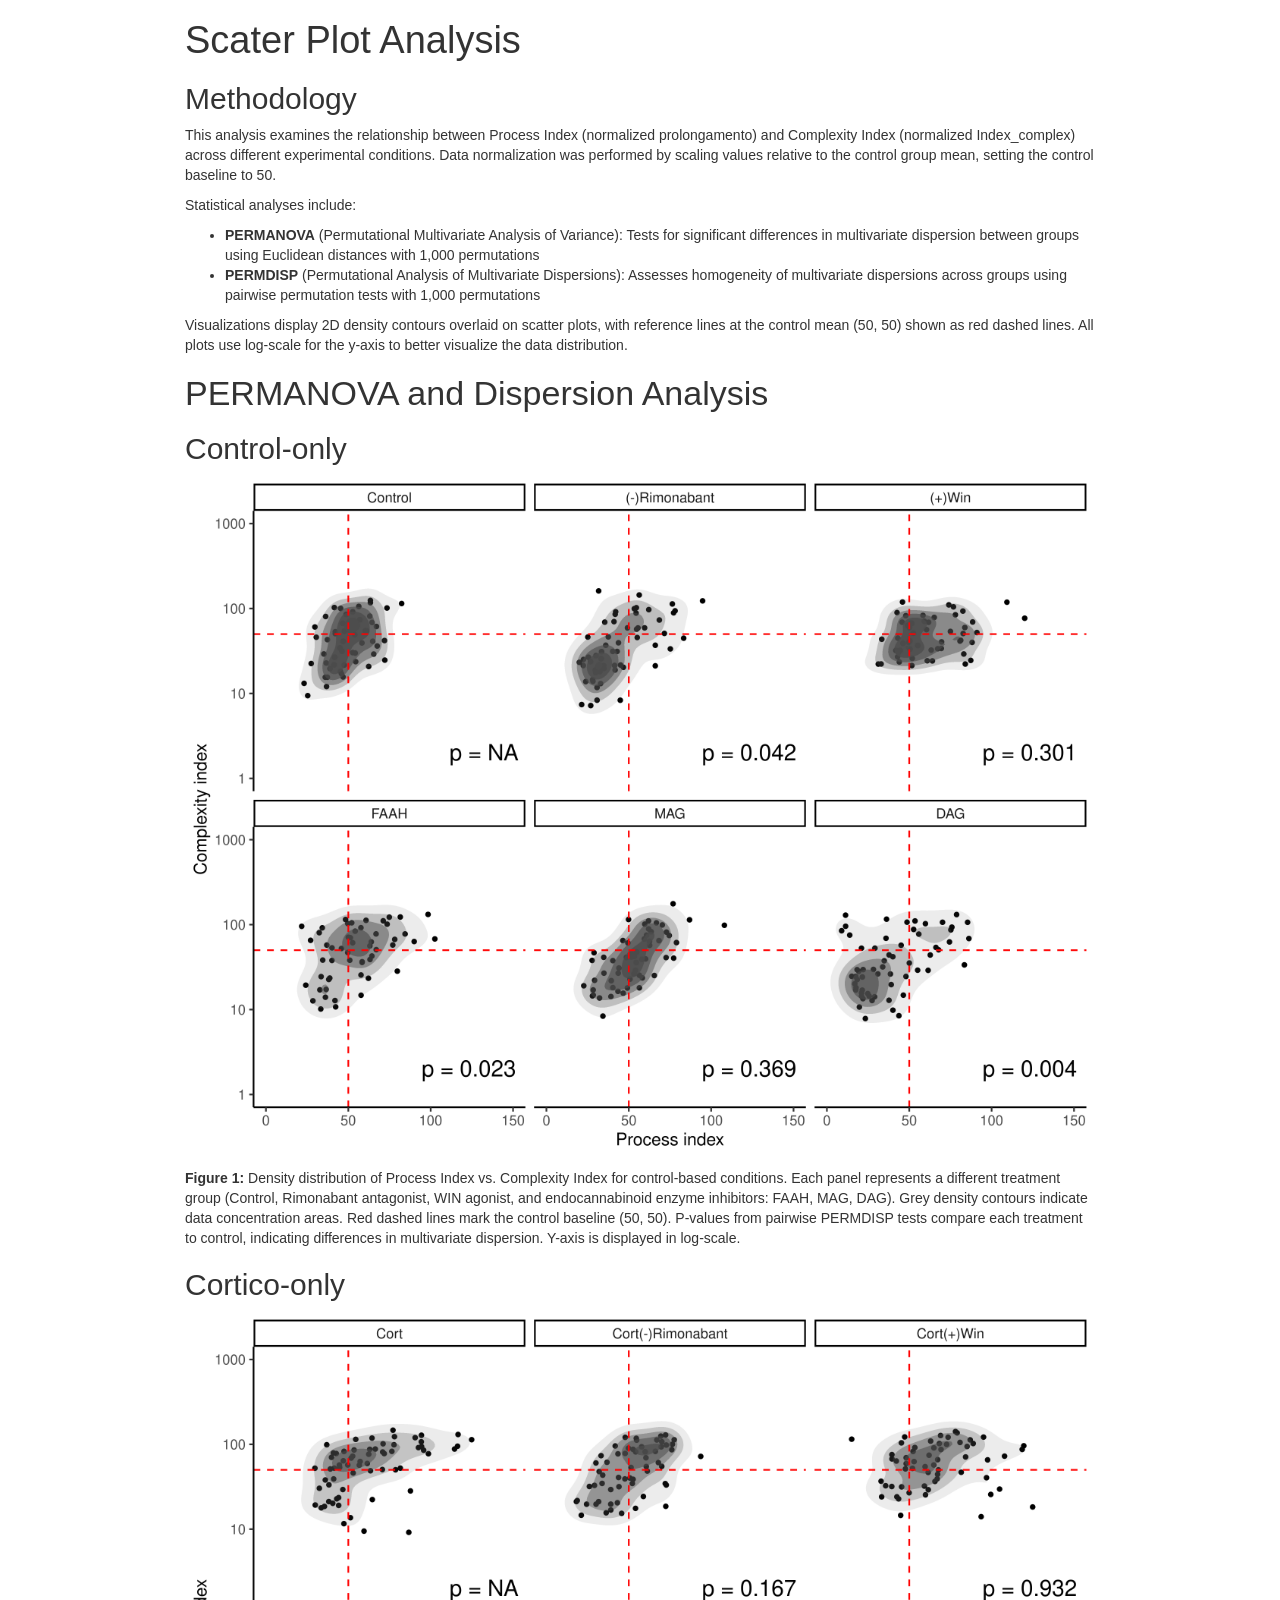
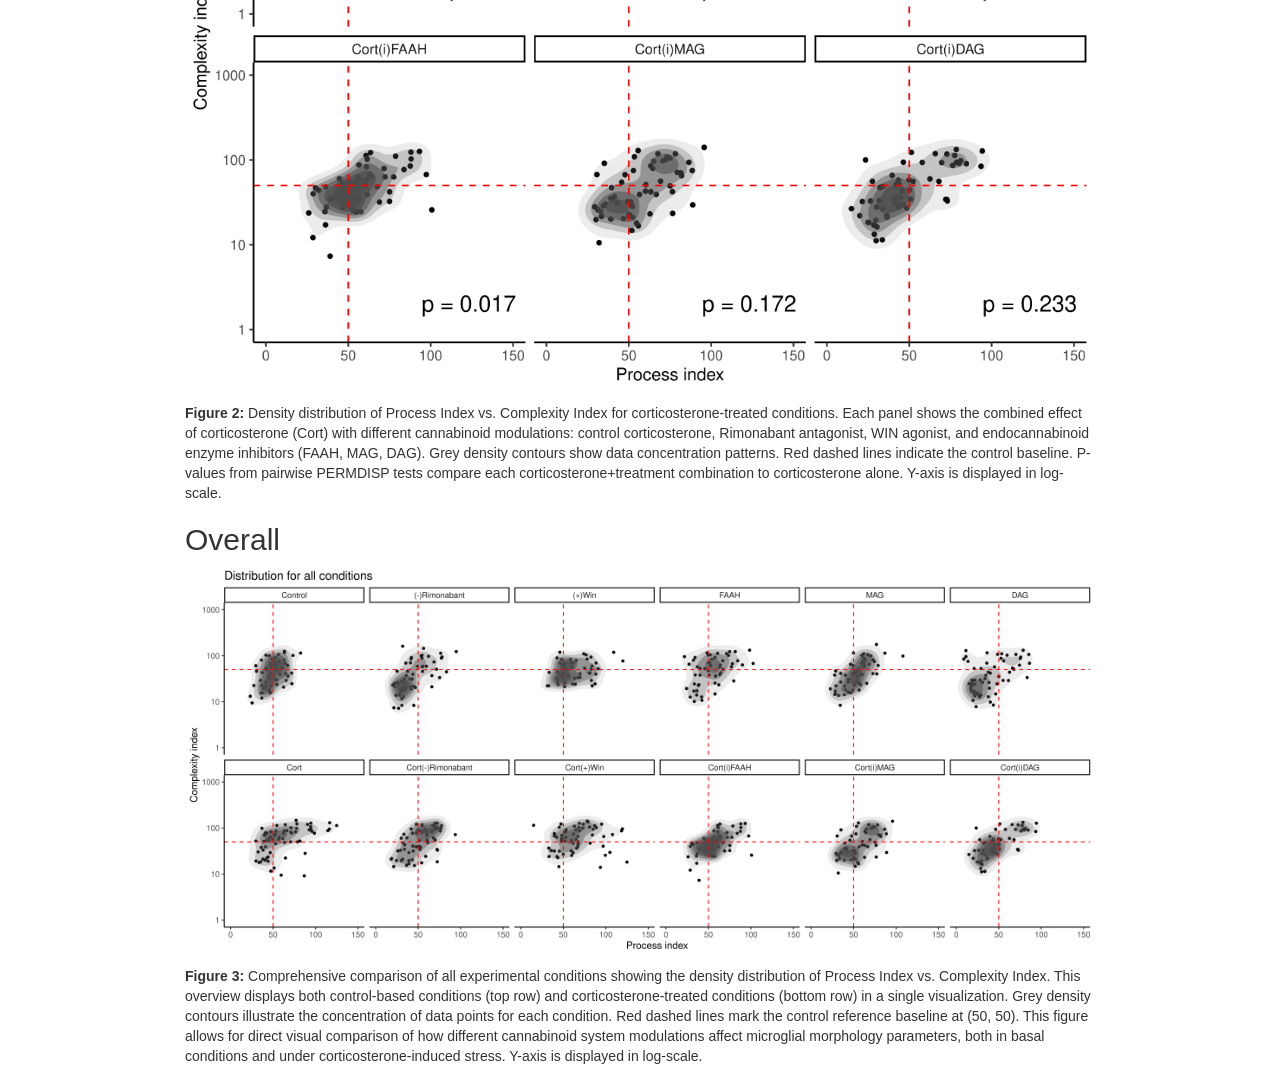
==== commit 8f598c22: "feat: Add new structure + plot" ====
--- a/scater_plot.html
+++ b/scater_plot.html
@@ -353,94 +353,69 @@
 </div>
 
 
-<div id="data-import-and-transformation" class="section level2">
-<h2>Data Import and Transformation</h2>
-<pre class="r"><code>data &lt;- read.csv(&quot;data/scatter_plot.csv&quot;)
-
-control_means &lt;- data %&gt;% filter(tipo == &quot;control&quot;) %&gt;% summarise(
-  mean_prolongamento = mean(prolongamento, na.rm = TRUE),
-  mean_index = mean(Index_complex, na.rm = TRUE)
-)
-data &lt;- data %&gt;% mutate(
-  Prolongamento_norm = 50 * prolongamento / control_means$mean_prolongamento,
-  Index_complex_norm = 50 * Index_complex / control_means$mean_index
-)</code></pre>
-</div>
-<div id="permanova-and-dispersion-analysis" class="section level2">
-<h2>PERMANOVA and Dispersion Analysis</h2>
-<pre class="r"><code>groups &lt;- c(&quot;control&quot;, &quot;CB1_NEG&quot;, &quot;CB1_POS&quot;, &quot;FAAH&quot;, &quot;MAG&quot;, &quot;DAG&quot;)
-
-data_filt &lt;- data %&gt;% filter(tipo %in% groups)
-
-X &lt;- data_filt %&gt;% select(Prolongamento_norm, Index_complex_norm) %&gt;% scale()
-dist_mat &lt;- vegdist(X,  method = &quot;euclidean&quot;)
-bd &lt;- betadisper(dist_mat, data_filt$tipo,  type = &quot;centroid&quot;)
-dispersion &lt;- anova(bd)
-result &lt;- adonis2(dist_mat ~ tipo, data = data_filt, permutations = 1000)
-pt &lt;- permutest(bd, pairwise = TRUE, permutations = 1000)</code></pre>
-</div>
-<div id="pairwise-permdisp-heatmap" class="section level2">
-<h2>Pairwise PERMDISP Heatmap</h2>
-<pre class="r"><code>pvals &lt;- as.data.frame(pt$pairwise$permuted)
-pvals$Group1 &lt;- rownames(pvals)
-pvals_long &lt;- pvals %&gt;%
-  pivot_longer(-Group1, names_to = &quot;Group2&quot;, values_to = &quot;p&quot;) %&gt;%
-  filter(!is.na(p)) %&gt;% filter(p &lt; 0.05)
-
-ggplot(pvals_long, aes(Group1, Group2, fill = p)) +
-  geom_tile(color = &quot;white&quot;) +
-  geom_text(aes(label = sprintf(&quot;%.3f&quot;, p)), size = 5) +
-  scale_fill_gradient2() +
-  theme_classic() +
-  labs(
-    title = &quot;Pairwise PERMDISP (betadisper)&quot;,
-    fill = &quot;p-value&quot;,
-    x = &quot;&quot;,
-    y = &quot;&quot;
-  ) +
-  theme(axis.text.x = element_text(angle = 90, hjust = 1, vjust = .5), axis.text.y = element_blank())</code></pre>
-<p><img src="[data-uri]" width="864" /></p>
-</div>
-<div id="cluster-plots" class="section level2">
-<h2>Cluster Plots</h2>
-<pre class="r"><code>p1 &lt;- data %&gt;% filter(tipo %in% c(&quot;control&quot;, &quot;cortico&quot;, &quot;CB1_NEG&quot;, &quot;cortico_CB1_NEG&quot;)) %&gt;%
-  ggplot(aes(x = Prolongamento_norm, y = Index_complex_norm)) +
-  geom_point(size = 1) +
-  stat_density_2d(
-    aes(fill = tipo, alpha = after_stat(level)), 
-    geom = &quot;polygon&quot;, show.legend = F,
-    color = NA
-  ) +
-  theme_classic() +
-  labs(y = &quot;Complexity Index&quot;, x = &quot;Process Index&quot;) +
-  facet_wrap(.~ tipo) +
-  labs(title = &quot;Clusters by tipo (log y)&quot;, x = &quot;Prolongamento&quot;, y = &quot;Index_complex (log scale)&quot;) +
-  scale_y_log10(limits = c(1,1000)) +
-  scale_x_continuous(limits = c(0,150)) +
-  geom_hline(yintercept = 50, linetype = &quot;dashed&quot;, color = &quot;red&quot;) +
-  geom_vline(xintercept = 50, linetype = &quot;dashed&quot;, color = &quot;red&quot;)
-
-print(p1)</code></pre>
-<p><img src="[data-uri]" width="768" /></p>
-<pre class="r"><code>p2 &lt;- data %&gt;%
-  ggplot(aes(x = Prolongamento_norm, y = Index_complex_norm)) +
-  geom_point(size = 1) +
-  stat_density_2d(
-    aes(fill = tipo, alpha = after_stat(level)), 
-    geom = &quot;polygon&quot;, show.legend = F,
-    color = NA
-  ) +
-  theme_classic() +
-  labs(y = &quot;Complexity Index&quot;, x = &quot;Process Index&quot;) +
-  facet_wrap(.~ tipo) +
-  labs(title = &quot;Clusters by tipo (log y)&quot;, x = &quot;Prolongamento&quot;, y = &quot;Index_complex (log scale)&quot;) +
-  scale_y_log10(limits = c(1,1000)) +
-  scale_x_continuous(limits = c(0,150)) +
-  geom_hline(yintercept = 50, linetype = &quot;dashed&quot;, color = &quot;red&quot;) +
-  geom_vline(xintercept = 50, linetype = &quot;dashed&quot;, color = &quot;red&quot;)
-
-print(p2)</code></pre>
-<p><img src="[data-uri]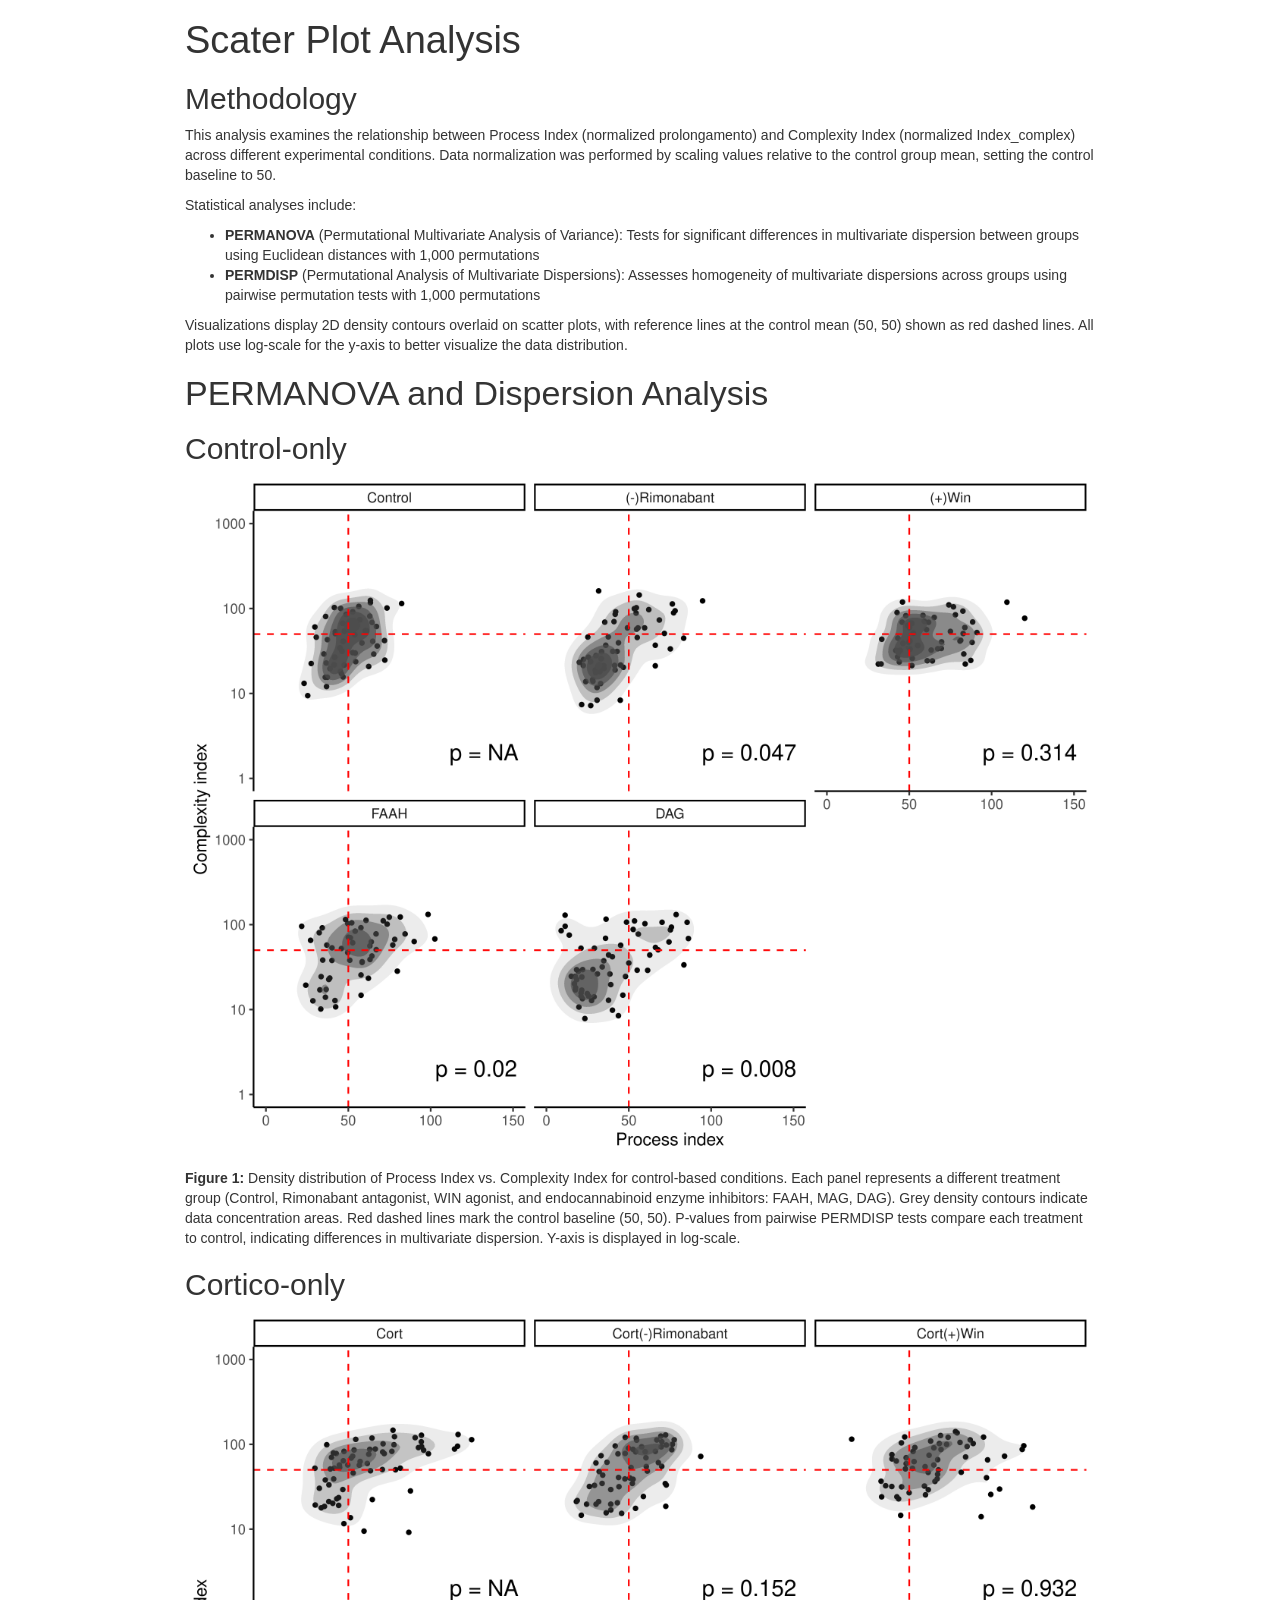
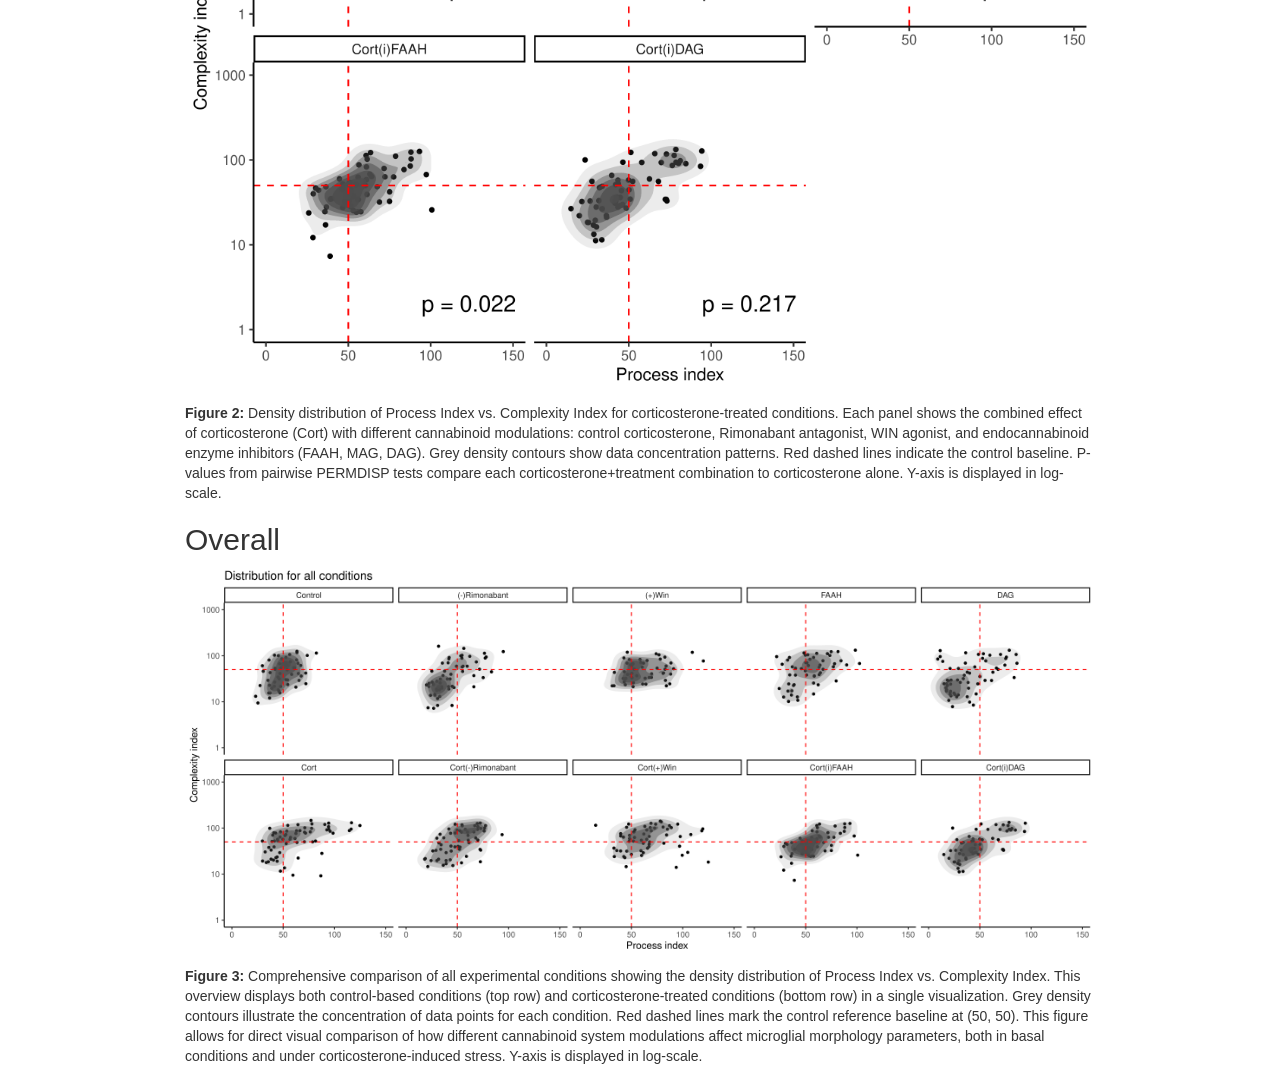
==== commit 2c1faf72: "feat: Add again without MAG" ====
--- a/scater_plot.html
+++ b/scater_plot.html
@@ -378,7 +378,7 @@
 <h1>PERMANOVA and Dispersion Analysis</h1>
 <div id="control-only" class="section level2">
 <h2>Control-only</h2>
-<p><img src="[data-uri]